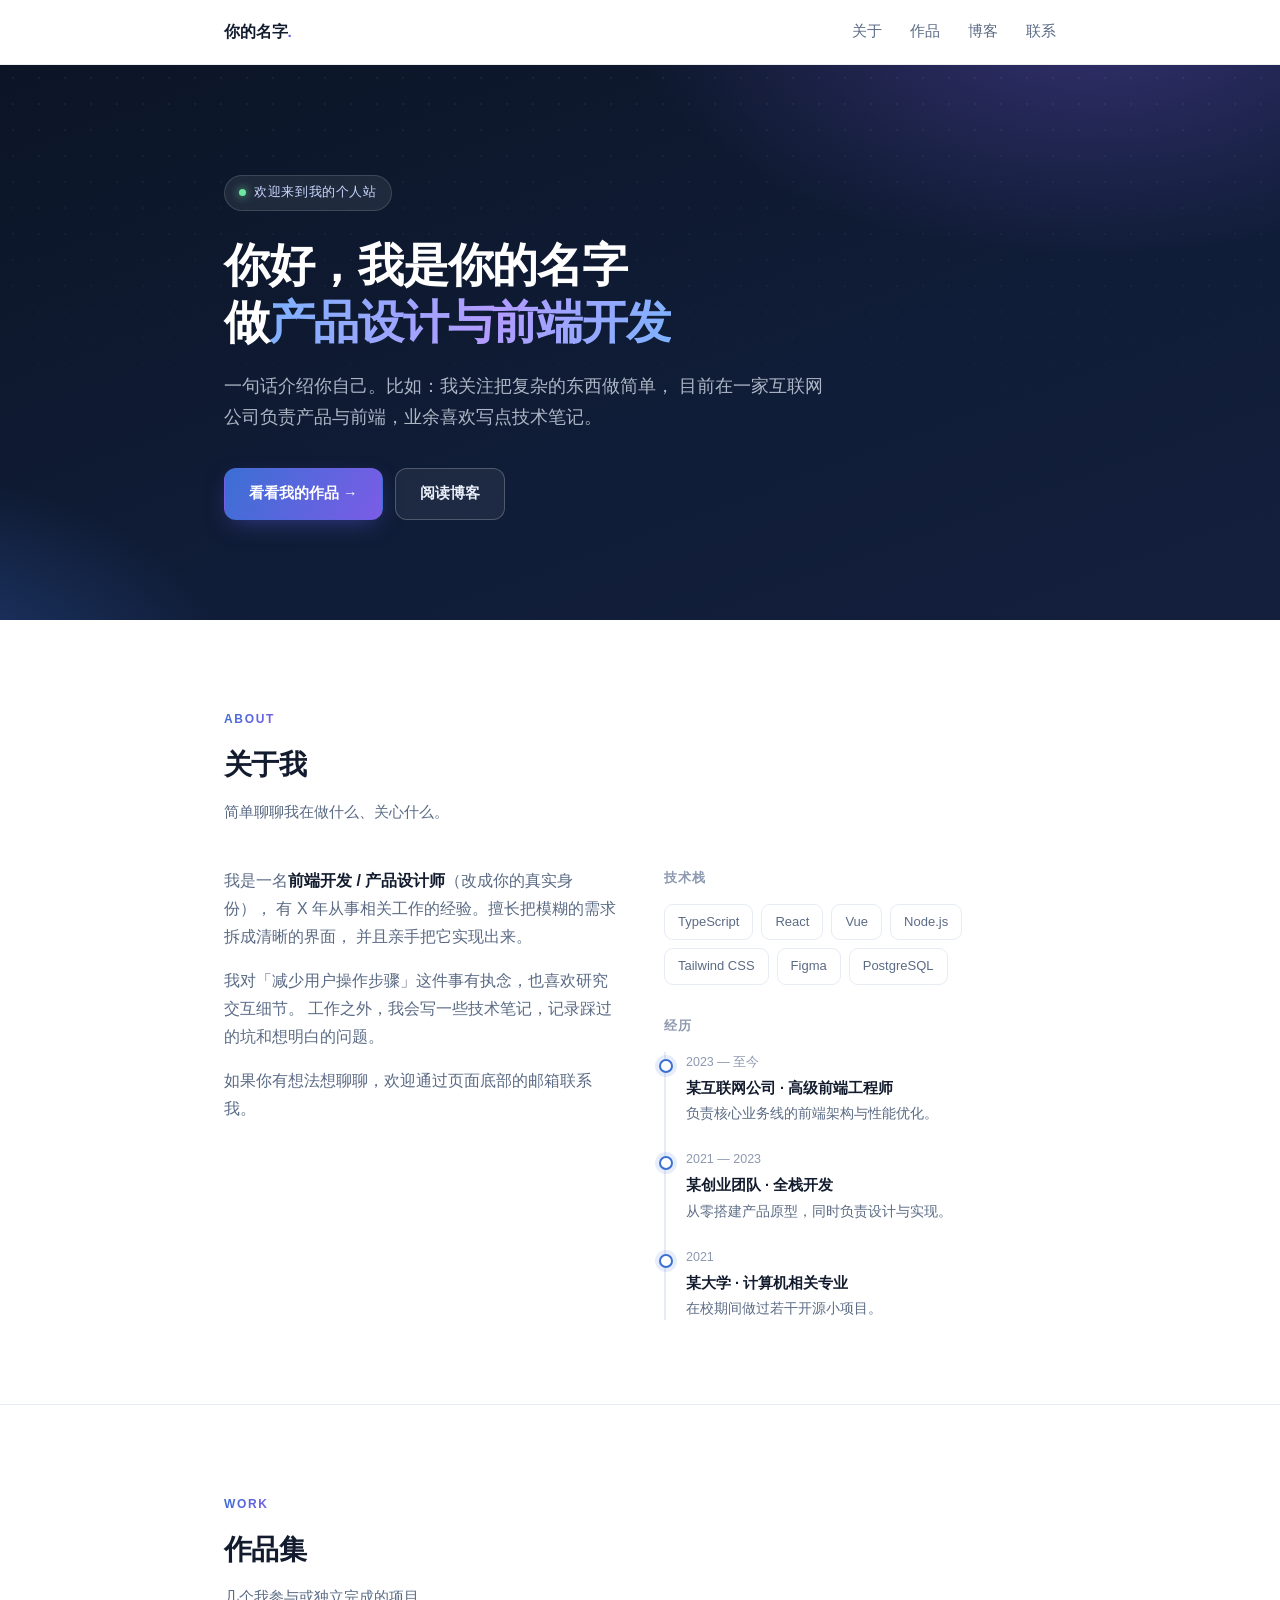
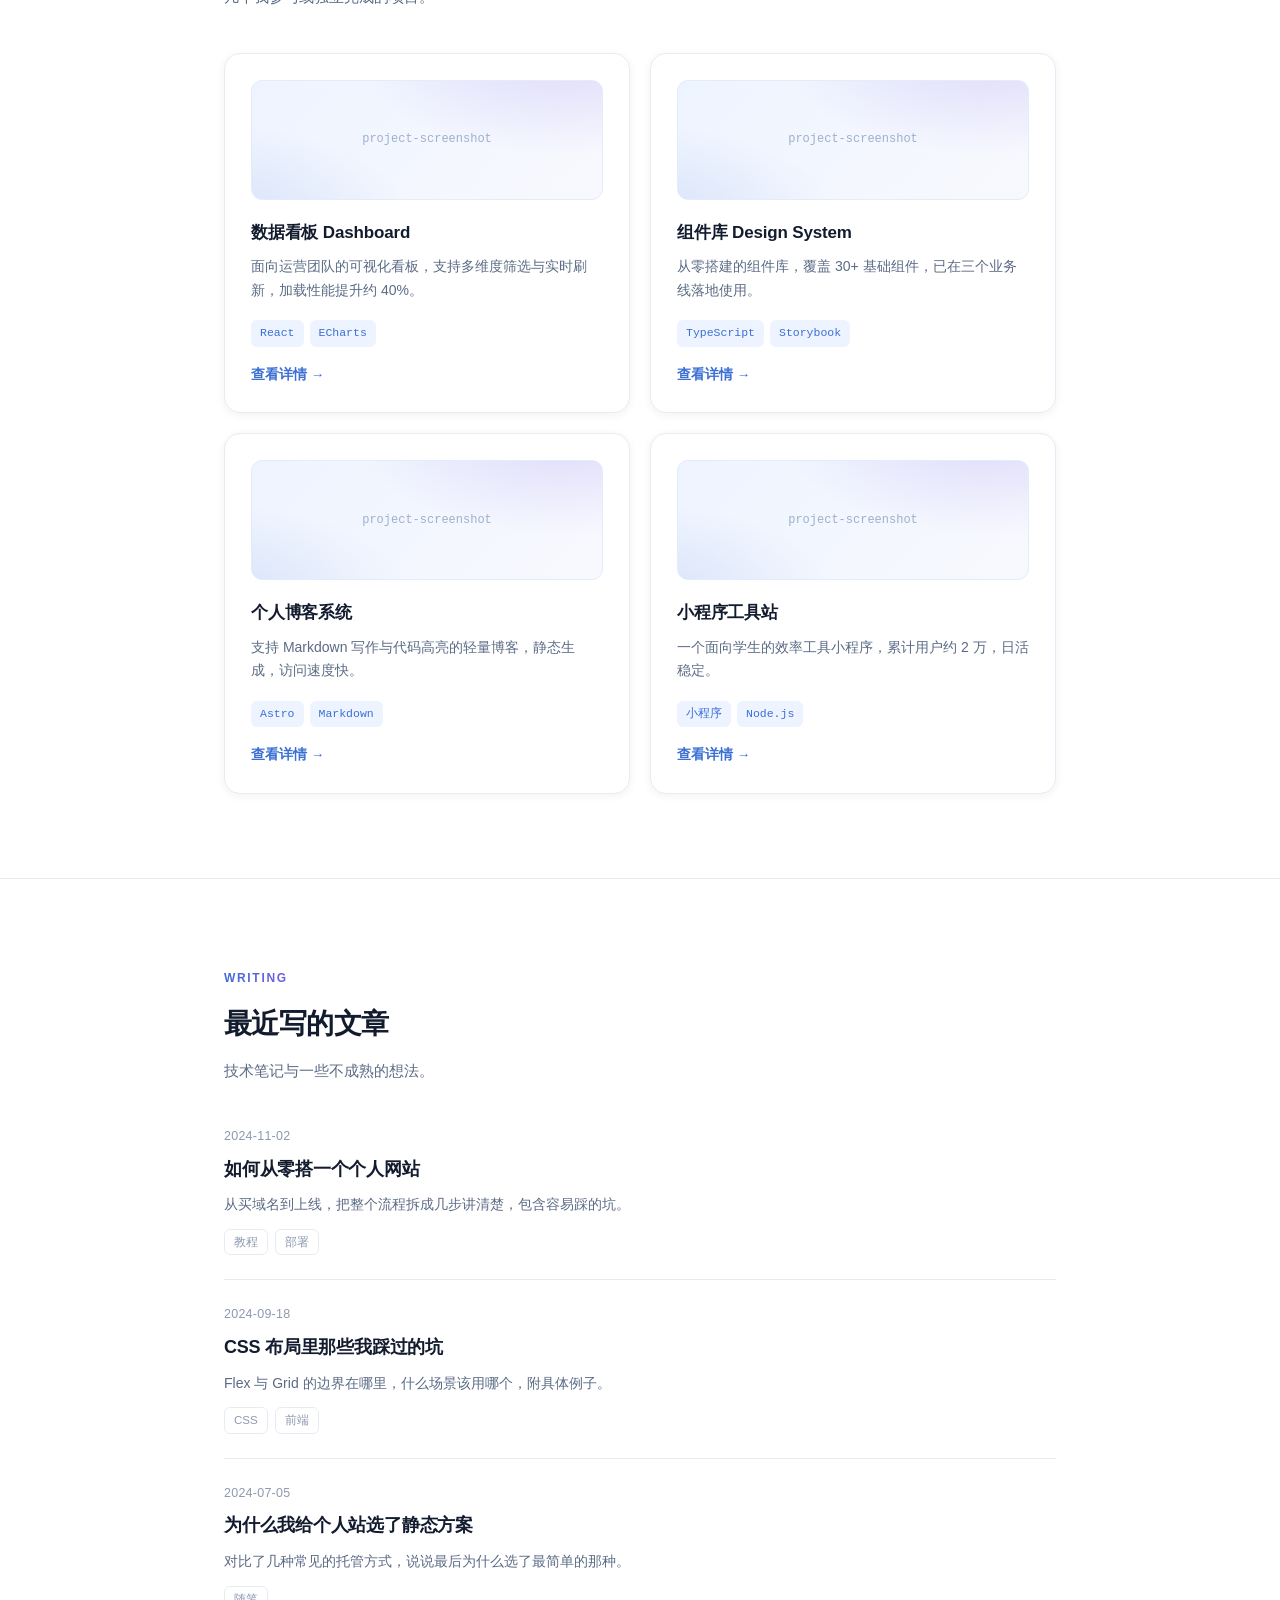
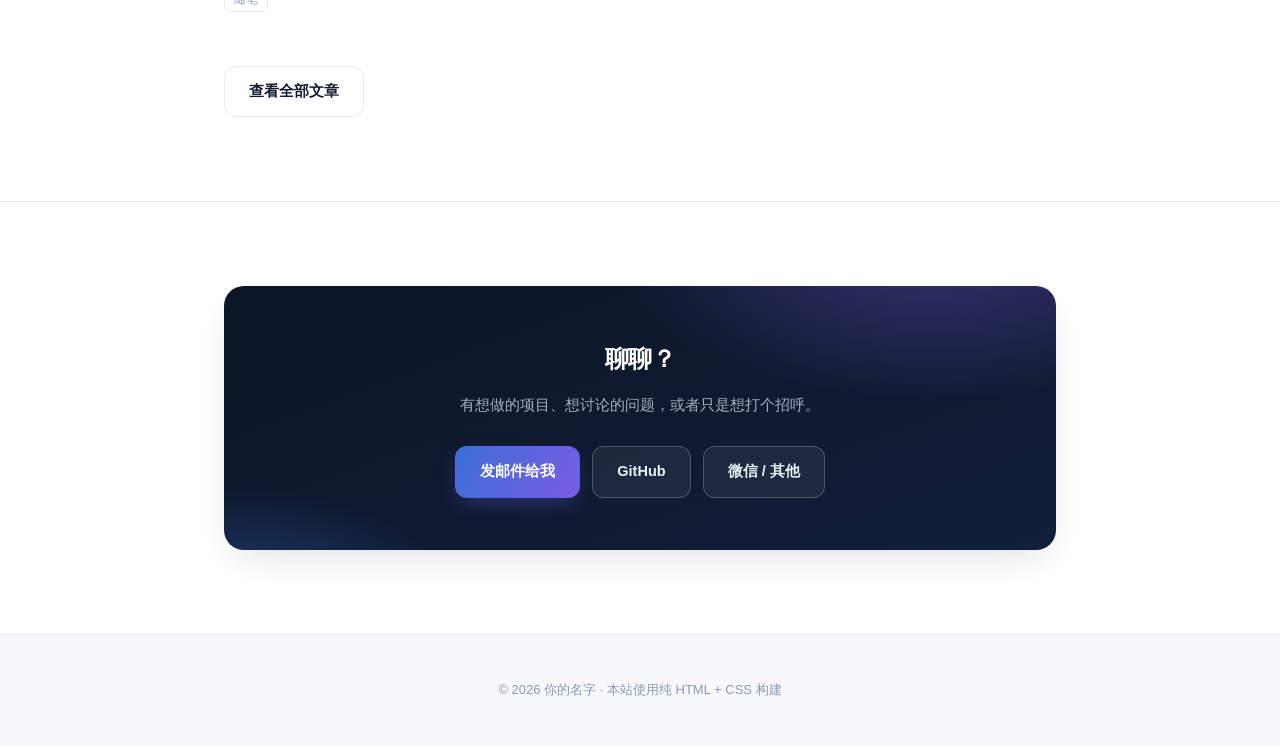
==== index.html @ 906fcbda "Add files via upload" ====
<!DOCTYPE html>
<html lang="zh-CN">
<head>
  <meta charset="UTF-8">
  <meta name="viewport" content="width=device-width, initial-scale=1.0">
  <title>你的名字 · 个人主页</title>
  <meta name="description" content="这里是你的个人介绍，一句话说清你是谁、在做什么。">
  <link rel="icon" href="data:image/svg+xml,%3Csvg xmlns='http://www.w3.org/2000/svg' viewBox='0 0 64 64'%3E%3Cdefs%3E%3ClinearGradient id='g' x1='0' y1='0' x2='1' y2='1'%3E%3Cstop offset='0' stop-color='%233b6fd4'/%3E%3Cstop offset='1' stop-color='%237b5ce6'/%3E%3C/linearGradient%3E%3C/defs%3E%3Crect width='64' height='64' rx='14' fill='url(%23g)'/%3E%3Ctext x='32' y='43' font-size='32' font-family='sans-serif' font-weight='700' fill='white' text-anchor='middle'%3EN%3C/text%3E%3C/svg%3E">
  <link rel="stylesheet" href="assets/style.css">
</head>
<body>

  <!-- ===== 导航 ===== -->
  <nav class="nav">
    <div class="nav-inner">
      <a href="index.html" class="nav-logo">你的名字<span>.</span></a>
      <div class="nav-links">
        <a href="#about">关于</a>
        <a href="#work">作品</a>
        <a href="blog.html">博客</a>
        <a href="#contact">联系</a>
      </div>
    </div>
  </nav>

  <!-- ===== 首屏 ===== -->
  <header class="hero">
    <div class="container">
      <div class="hero-eyebrow">欢迎来到我的个人站</div>
      <h1>你好，我是你的名字<br>做<em>产品设计与前端开发</em></h1>
      <p>
        一句话介绍你自己。比如：我关注把复杂的东西做简单，
        目前在一家互联网公司负责产品与前端，业余喜欢写点技术笔记。
      </p>
      <div class="btn-row">
        <a href="#work" class="btn btn-primary">看看我的作品 →</a>
        <a href="blog.html" class="btn btn-ghost">阅读博客</a>
      </div>
    </div>
  </header>

  <main>

    <!-- ===== 关于我 ===== -->
    <section class="section" id="about">
      <div class="container">
        <div class="section-head reveal">
          <div class="section-label">About</div>
          <h2>关于我</h2>
          <p>简单聊聊我在做什么、关心什么。</p>
        </div>

        <div class="about-grid">
          <div class="about-text reveal">
            <p>
              我是一名<strong>前端开发 / 产品设计师</strong>（改成你的真实身份），
              有 X 年从事相关工作的经验。擅长把模糊的需求拆成清晰的界面，
              并且亲手把它实现出来。
            </p>
            <p>
              我对「减少用户操作步骤」这件事有执念，也喜欢研究交互细节。
              工作之外，我会写一些技术笔记，记录踩过的坑和想明白的问题。
            </p>
            <p>
              如果你有想法想聊聊，欢迎通过页面底部的邮箱联系我。
            </p>
          </div>

          <div class="reveal">
            <div class="skills-title">技术栈</div>
            <div class="skill-tags">
              <span class="tag">TypeScript</span>
              <span class="tag">React</span>
              <span class="tag">Vue</span>
              <span class="tag">Node.js</span>
              <span class="tag">Tailwind CSS</span>
              <span class="tag">Figma</span>
              <span class="tag">PostgreSQL</span>
            </div>

            <div class="skills-title">经历</div>
            <ul class="timeline">
              <li>
                <div class="t-time">2023 — 至今</div>
                <div class="t-title">某互联网公司 · 高级前端工程师</div>
                <p class="t-desc">负责核心业务线的前端架构与性能优化。</p>
              </li>
              <li>
                <div class="t-time">2021 — 2023</div>
                <div class="t-title">某创业团队 · 全栈开发</div>
                <p class="t-desc">从零搭建产品原型，同时负责设计与实现。</p>
              </li>
              <li>
                <div class="t-time">2021</div>
                <div class="t-title">某大学 · 计算机相关专业</div>
                <p class="t-desc">在校期间做过若干开源小项目。</p>
              </li>
            </ul>
          </div>
        </div>
      </div>
    </section>

    <!-- ===== 作品集 ===== -->
    <section class="section" id="work">
      <div class="container">
        <div class="section-head reveal">
          <div class="section-label">Work</div>
          <h2>作品集</h2>
          <p>几个我参与或独立完成的项目。</p>
        </div>

        <div class="work-grid">

          <article class="work-card reveal">
            <div class="work-thumb">project-screenshot</div>
            <h3>数据看板 Dashboard</h3>
            <p>面向运营团队的可视化看板，支持多维度筛选与实时刷新，加载性能提升约 40%。</p>
            <div class="work-meta">
              <span>React</span>
              <span>ECharts</span>
            </div>
            <a href="#" class="work-link">查看详情 →</a>
          </article>

          <article class="work-card reveal">
            <div class="work-thumb">project-screenshot</div>
            <h3>组件库 Design System</h3>
            <p>从零搭建的组件库，覆盖 30+ 基础组件，已在三个业务线落地使用。</p>
            <div class="work-meta">
              <span>TypeScript</span>
              <span>Storybook</span>
            </div>
            <a href="#" class="work-link">查看详情 →</a>
          </article>

          <article class="work-card reveal">
            <div class="work-thumb">project-screenshot</div>
            <h3>个人博客系统</h3>
            <p>支持 Markdown 写作与代码高亮的轻量博客，静态生成，访问速度快。</p>
            <div class="work-meta">
              <span>Astro</span>
              <span>Markdown</span>
            </div>
            <a href="#" class="work-link">查看详情 →</a>
          </article>

          <article class="work-card reveal">
            <div class="work-thumb">project-screenshot</div>
            <h3>小程序工具站</h3>
            <p>一个面向学生的效率工具小程序，累计用户约 2 万，日活稳定。</p>
            <div class="work-meta">
              <span>小程序</span>
              <span>Node.js</span>
            </div>
            <a href="#" class="work-link">查看详情 →</a>
          </article>

        </div>
      </div>
    </section>

    <!-- ===== 博客入口 ===== -->
    <section class="section" id="blog-teaser">
      <div class="container">
        <div class="section-head reveal">
          <div class="section-label">Writing</div>
          <h2>最近写的文章</h2>
          <p>技术笔记与一些不成熟的想法。</p>
        </div>

        <ul class="post-list reveal">
          <li class="post-item">
            <div class="p-date">2024-11-02</div>
            <h3><a href="posts/hello-world.html">如何从零搭一个个人网站</a></h3>
            <p>从买域名到上线，把整个流程拆成几步讲清楚，包含容易踩的坑。</p>
            <div class="post-tags"><span>教程</span><span>部署</span></div>
          </li>
          <li class="post-item">
            <div class="p-date">2024-09-18</div>
            <h3><a href="posts/css-layout.html">CSS 布局里那些我踩过的坑</a></h3>
            <p>Flex 与 Grid 的边界在哪里，什么场景该用哪个，附具体例子。</p>
            <div class="post-tags"><span>CSS</span><span>前端</span></div>
          </li>
          <li class="post-item">
            <div class="p-date">2024-07-05</div>
            <h3><a href="posts/why-static-site.html">为什么我给个人站选了静态方案</a></h3>
            <p>对比了几种常见的托管方式，说说最后为什么选了最简单的那种。</p>
            <div class="post-tags"><span>随笔</span></div>
          </li>
        </ul>

        <div class="btn-row reveal" style="margin-top: 30px;">
          <a href="blog.html" class="btn btn-ghost">查看全部文章</a>
        </div>
      </div>
    </section>

    <!-- ===== 联系 ===== -->
    <section class="section" id="contact">
      <div class="container">
        <div class="contact-box reveal">
          <h2>聊聊？</h2>
          <p>有想做的项目、想讨论的问题，或者只是想打个招呼。</p>
          <div class="contact-links">
            <a href="mailto:you@example.com" class="btn btn-primary">发邮件给我</a>
            <a href="https://github.com/SuperPotato01" class="btn btn-ghost" target="_blank" rel="noopener">GitHub</a>
            <a href="#" class="btn btn-ghost">微信 / 其他</a>
          </div>
        </div>
      </div>
    </section>

  </main>

  <footer class="footer">
    <div class="container">
      <p>© 2026 你的名字 · 本站使用纯 HTML + CSS 构建</p>
    </div>
  </footer>

  <script>
    // 滚动入场动画：给 .reveal 元素进入视口时加 .visible
    (function () {
      var els = document.querySelectorAll('.reveal');
      if (!('IntersectionObserver' in window)) {
        els.forEach(function (el) { el.classList.add('visible'); });
        return;
      }
      var io = new IntersectionObserver(function (entries) {
        entries.forEach(function (e) {
          if (e.isIntersecting) {
            e.target.classList.add('visible');
            io.unobserve(e.target);
          }
        });
      }, { threshold: 0.12 });
      els.forEach(function (el) { io.observe(el); });
    })();
  </script>

</body>
</html>
---- assets/style.css ----
/* ============================================================
   style.css — 全站公共样式 v2
   设计方向：深色 Hero + 渐变点缀 + 卡片质感
   改配色只需改 :root 里的变量
   ============================================================ */

:root {
  --bg: #ffffff;
  --bg-soft: #f6f8fc;
  --text: #131c2e;
  --text-muted: #5b6b85;
  --text-dim: #8d99b0;
  --line: #e7ecf4;
  --accent: #3b6fd4;
  --accent-2: #7b5ce6;
  --accent-soft: #eef4ff;
  --accent-dark: #2c559f;
  --grad: linear-gradient(120deg, #3b6fd4 0%, #7b5ce6 100%);
  --dark: #0c1526;
  --radius: 16px;
  --maxw: 880px;
  --font: -apple-system, BlinkMacSystemFont, "Segoe UI", "PingFang SC",
    "Hiragino Sans GB", "Microsoft YaHei", sans-serif;
  --mono: "SF Mono", "JetBrains Mono", Consolas, "Courier New", monospace;
  --shadow-sm: 0 2px 10px rgba(19, 28, 46, 0.06);
  --shadow-md: 0 14px 40px -14px rgba(19, 28, 46, 0.18);
}

* {
  box-sizing: border-box;
}

html {
  scroll-behavior: smooth;
}

body {
  margin: 0;
  font-family: var(--font);
  background: var(--bg);
  color: var(--text);
  line-height: 1.75;
  font-size: 16px;
  -webkit-font-smoothing: antialiased;
}

a {
  color: var(--accent);
  text-decoration: none;
}

a:hover {
  color: var(--accent-dark);
}

img {
  max-width: 100%;
  display: block;
}

.container {
  max-width: var(--maxw);
  margin: 0 auto;
  padding: 0 24px;
}

::selection {
  background: rgba(59, 111, 212, 0.18);
}

/* ---------- 顶部导航 ---------- */
.nav {
  position: sticky;
  top: 0;
  z-index: 50;
  background: rgba(255, 255, 255, 0.78);
  backdrop-filter: saturate(180%) blur(16px);
  -webkit-backdrop-filter: saturate(180%) blur(16px);
  border-bottom: 1px solid rgba(19, 28, 46, 0.07);
}

.nav-inner {
  max-width: var(--maxw);
  margin: 0 auto;
  padding: 0 24px;
  height: 64px;
  display: flex;
  align-items: center;
  justify-content: space-between;
  gap: 20px;
}

.nav-logo {
  font-weight: 700;
  font-size: 15.5px;
  color: var(--text);
  letter-spacing: -0.01em;
}

.nav-logo span {
  background: var(--grad);
  -webkit-background-clip: text;
  background-clip: text;
  color: transparent;
}

.nav-links {
  display: flex;
  gap: 28px;
  font-size: 14.5px;
}

.nav-links a {
  color: var(--text-muted);
  transition: color 0.18s;
  position: relative;
}

.nav-links a:hover,
.nav-links a.active {
  color: var(--text);
}

.nav-links a.active::after {
  content: "";
  position: absolute;
  left: 0;
  right: 0;
  bottom: -6px;
  height: 2px;
  border-radius: 2px;
  background: var(--grad);
}

/* ---------- 首屏（深色渐变） ---------- */
.hero {
  position: relative;
  overflow: hidden;
  padding: 110px 0 100px;
  background:
    radial-gradient(700px 380px at 85% -10%, rgba(123, 92, 230, 0.35), transparent 65%),
    radial-gradient(600px 340px at -10% 110%, rgba(59, 111, 212, 0.4), transparent 60%),
    linear-gradient(160deg, #0c1526 0%, #101d38 60%, #131f3c 100%);
  color: #f2f5fb;
}

.hero::after {
  content: "";
  position: absolute;
  inset: 0;
  background-image: radial-gradient(rgba(255, 255, 255, 0.08) 1px, transparent 1px);
  background-size: 26px 26px;
  mask-image: linear-gradient(to bottom, rgba(0, 0, 0, 0.7), transparent 75%);
  -webkit-mask-image: linear-gradient(to bottom, rgba(0, 0, 0, 0.7), transparent 75%);
  pointer-events: none;
}

.hero .container {
  position: relative;
  z-index: 1;
}

.hero-eyebrow {
  display: inline-flex;
  align-items: center;
  gap: 8px;
  font-size: 12.5px;
  letter-spacing: 0.05em;
  color: #c9d8ff;
  background: rgba(255, 255, 255, 0.08);
  border: 1px solid rgba(255, 255, 255, 0.14);
  padding: 6px 14px;
  border-radius: 999px;
  margin-bottom: 26px;
  font-weight: 550;
  backdrop-filter: blur(4px);
}

.hero-eyebrow::before {
  content: "";
  width: 7px;
  height: 7px;
  border-radius: 50%;
  background: #6ee7a0;
  box-shadow: 0 0 10px rgba(110, 231, 160, 0.9);
}

.hero h1 {
  font-size: 46px;
  line-height: 1.24;
  margin: 0 0 20px;
  letter-spacing: -0.028em;
  font-weight: 750;
  color: #ffffff;
}

.hero h1 em {
  font-style: normal;
  background: linear-gradient(110deg, #7db2ff 0%, #b39bff 55%, #7db2ff 100%);
  -webkit-background-clip: text;
  background-clip: text;
  color: transparent;
}

.hero p {
  font-size: 17.5px;
  color: rgba(226, 233, 245, 0.75);
  margin: 0 0 36px;
  max-width: 600px;
}

.hero .btn-ghost {
  border-color: rgba(255, 255, 255, 0.22);
  background: rgba(255, 255, 255, 0.06);
  color: #eaf0fa;
}

.hero .btn-ghost:hover {
  border-color: rgba(255, 255, 255, 0.4);
  background: rgba(255, 255, 255, 0.12);
  color: #ffffff;
  transform: translateY(-2px);
}

/* ---------- 按钮 ---------- */
.btn-row {
  display: flex;
  gap: 12px;
  flex-wrap: wrap;
}

.btn {
  display: inline-flex;
  align-items: center;
  gap: 7px;
  padding: 12px 24px;
  border-radius: 12px;
  font-size: 14.5px;
  font-weight: 600;
  transition: all 0.2s;
  border: 1px solid transparent;
}

.btn-primary {
  background: var(--grad);
  color: #fff;
  box-shadow: 0 8px 24px -8px rgba(90, 90, 220, 0.55);
}

.btn-primary:hover {
  color: #fff;
  transform: translateY(-2px);
  box-shadow: 0 12px 30px -8px rgba(90, 90, 220, 0.65);
}

.btn-ghost {
  border-color: var(--line);
  color: var(--text);
  background: #fff;
}

.btn-ghost:hover {
  border-color: #cdd9ec;
  color: var(--text);
  background: var(--bg-soft);
  transform: translateY(-2px);
}

/* ---------- 区块 ---------- */
.section {
  padding: 84px 0;
  border-bottom: 1px solid var(--line);
}

.section:last-of-type {
  border-bottom: none;
}

.section-head {
  margin-bottom: 42px;
}

.section-label {
  font-size: 12px;
  letter-spacing: 0.14em;
  text-transform: uppercase;
  font-weight: 700;
  margin-bottom: 10px;
  background: var(--grad);
  -webkit-background-clip: text;
  background-clip: text;
  color: transparent;
  display: inline-block;
}

.section-head h2 {
  font-size: 28px;
  margin: 0 0 10px;
  letter-spacing: -0.022em;
  font-weight: 700;
}

.section-head p {
  margin: 0;
  color: var(--text-muted);
  font-size: 15px;
}

/* ---------- 关于我 ---------- */
.about-grid {
  display: grid;
  grid-template-columns: 1fr 1fr;
  gap: 48px;
}

.about-text p {
  margin: 0 0 16px;
  color: var(--text-muted);
}

.about-text strong {
  color: var(--text);
}

.skills-title {
  font-size: 13px;
  font-weight: 650;
  color: var(--text-dim);
  text-transform: uppercase;
  letter-spacing: 0.08em;
  margin: 0 0 14px;
}

.skill-tags {
  display: flex;
  flex-wrap: wrap;
  gap: 8px;
  margin-bottom: 30px;
}

.tag {
  font-size: 13px;
  padding: 6px 13px;
  border-radius: 9px;
  background: #fff;
  border: 1px solid var(--line);
  color: var(--text-muted);
  transition: all 0.18s;
}

.tag:hover {
  border-color: rgba(59, 111, 212, 0.45);
  color: var(--accent);
  background: var(--accent-soft);
  transform: translateY(-1px);
}

/* 时间线 */
.timeline {
  list-style: none;
  margin: 0;
  padding: 0 0 0 20px;
  border-left: 2px solid var(--line);
}

.timeline li {
  position: relative;
  padding-bottom: 24px;
}

.timeline li:last-child {
  padding-bottom: 0;
}

.timeline li::before {
  content: "";
  position: absolute;
  left: -27px;
  top: 7px;
  width: 10px;
  height: 10px;
  border-radius: 50%;
  background: #fff;
  border: 2.5px solid var(--accent);
  box-shadow: 0 0 0 4px rgba(59, 111, 212, 0.12);
}

.timeline .t-time {
  font-size: 12.5px;
  color: var(--text-dim);
  font-variant-numeric: tabular-nums;
}

.timeline .t-title {
  font-size: 14.5px;
  font-weight: 650;
  margin: 2px 0 2px;
}

.timeline .t-desc {
  font-size: 13.5px;
  color: var(--text-muted);
  margin: 0;
  line-height: 1.65;
}

/* ---------- 作品卡片 ---------- */
.work-grid {
  display: grid;
  grid-template-columns: repeat(2, 1fr);
  gap: 20px;
}

.work-card {
  border: 1px solid var(--line);
  border-radius: var(--radius);
  padding: 26px;
  background: #fff;
  transition: all 0.25s;
  display: flex;
  flex-direction: column;
  box-shadow: var(--shadow-sm);
}

.work-card:hover {
  border-color: transparent;
  box-shadow: var(--shadow-md);
  transform: translateY(-4px);
  outline: 1.5px solid rgba(59, 111, 212, 0.35);
  outline-offset: -1.5px;
}

.work-thumb {
  height: 120px;
  border-radius: 11px;
  background:
    radial-gradient(300px 140px at 90% -20%, rgba(123, 92, 230, 0.18), transparent 70%),
    radial-gradient(280px 140px at -10% 120%, rgba(59, 111, 212, 0.15), transparent 70%),
    linear-gradient(135deg, #eef4ff 0%, #f8f9fe 100%);
  border: 1px solid #e4ecf9;
  margin-bottom: 18px;
  display: flex;
  align-items: center;
  justify-content: center;
  font-family: var(--mono);
  font-size: 12px;
  color: #9fb0cc;
  overflow: hidden;
}

.work-card h3 {
  font-size: 17px;
  margin: 0 0 8px;
  letter-spacing: -0.01em;
}

.work-card p {
  font-size: 14px;
  color: var(--text-muted);
  margin: 0 0 18px;
  flex: 1;
  line-height: 1.68;
}

.work-meta {
  display: flex;
  flex-wrap: wrap;
  gap: 6px;
  margin-bottom: 16px;
}

.work-meta span {
  font-size: 11.5px;
  font-family: var(--mono);
  color: var(--accent);
  background: var(--accent-soft);
  padding: 3px 9px;
  border-radius: 6px;
}

.work-link {
  font-size: 13.5px;
  font-weight: 600;
  color: var(--accent);
}

.work-card:hover .work-link {
  color: var(--accent-dark);
}

/* ---------- 文章列表 ---------- */
.post-list {
  list-style: none;
  margin: 0;
  padding: 0;
}

.post-item {
  padding: 24px 0;
  border-bottom: 1px solid var(--line);
}

.post-item:first-child {
  padding-top: 0;
}

.post-item:last-child {
  border-bottom: none;
}

.post-item .p-date {
  font-size: 12.5px;
  color: var(--text-dim);
  font-variant-numeric: tabular-nums;
  letter-spacing: 0.02em;
}

.post-item h3 {
  font-size: 18px;
  margin: 6px 0 8px;
  letter-spacing: -0.012em;
  font-weight: 680;
}

.post-item h3 a {
  color: var(--text);
  transition: color 0.18s;
}

.post-item h3 a:hover {
  color: var(--accent);
}

.post-item p {
  margin: 0;
  font-size: 14px;
  color: var(--text-muted);
  line-height: 1.7;
}

.post-tags {
  display: flex;
  gap: 7px;
  margin-top: 12px;
}

.post-tags span {
  font-size: 11.5px;
  color: var(--text-dim);
  border: 1px solid var(--line);
  padding: 2px 9px;
  border-radius: 6px;
  background: #fff;
}

/* ---------- 文章详情页 ---------- */
.post-header {
  padding: 76px 0 42px;
  border-bottom: 1px solid var(--line);
  background:
    radial-gradient(500px 200px at 90% -30%, rgba(123, 92, 230, 0.08), transparent 70%),
    radial-gradient(420px 200px at 0% 130%, rgba(59, 111, 212, 0.07), transparent 70%),
    var(--bg-soft);
}

.post-header h1 {
  font-size: 36px;
  line-height: 1.3;
  margin: 14px 0 18px;
  letter-spacing: -0.025em;
}

.post-header .p-meta {
  font-size: 13.5px;
  color: var(--text-dim);
}

.post-body {
  padding: 52px 0 76px;
  font-size: 16.5px;
  line-height: 1.88;
}

.post-body h2 {
  font-size: 24px;
  margin: 48px 0 18px;
  letter-spacing: -0.02em;
}

.post-body h3 {
  font-size: 19px;
  margin: 34px 0 14px;
}

.post-body p {
  margin: 0 0 20px;
}

.post-body ul,
.post-body ol {
  margin: 0 0 20px;
  padding-left: 24px;
}

.post-body li {
  margin-bottom: 8px;
}

.post-body blockquote {
  margin: 26px 0;
  padding: 6px 0 6px 22px;
  border-left: 3px solid;
  border-image: var(--grad) 1;
  color: var(--text-muted);
  font-size: 15.5px;
  background: linear-gradient(90deg, rgba(59, 111, 212, 0.05), transparent 60%);
}

.post-body code {
  font-family: var(--mono);
  font-size: 0.89em;
  background: var(--bg-soft);
  border: 1px solid var(--line);
  padding: 1.5px 6px;
  border-radius: 5px;
  color: #b4326b;
}

.post-body pre {
  background: #131c2e;
  color: #e6ecf5;
  padding: 22px 24px;
  border-radius: 13px;
  overflow-x: auto;
  margin: 26px 0;
  line-height: 1.68;
  box-shadow: var(--shadow-sm);
}

.post-body pre code {
  background: none;
  border: none;
  padding: 0;
  color: inherit;
  font-size: 13.5px;
}

.post-body hr {
  border: none;
  border-top: 1px solid var(--line);
  margin: 44px 0;
}

.back-link {
  display: inline-flex;
  align-items: center;
  gap: 6px;
  font-size: 14px;
  color: var(--text-muted);
  margin-bottom: 8px;
}

/* ---------- 联系（深色面板） ---------- */
.contact-box {
  position: relative;
  overflow: hidden;
  border-radius: 20px;
  padding: 52px 36px;
  text-align: center;
  color: #eef2fa;
  background:
    radial-gradient(500px 260px at 85% -20%, rgba(123, 92, 230, 0.4), transparent 65%),
    radial-gradient(420px 240px at 0% 130%, rgba(59, 111, 212, 0.45), transparent 60%),
    linear-gradient(160deg, #0c1526 0%, #121f3a 100%);
  box-shadow: var(--shadow-md);
}

.contact-box h2 {
  font-size: 24px;
  margin: 0 0 12px;
  letter-spacing: -0.02em;
  color: #fff;
}

.contact-box p {
  color: rgba(226, 233, 245, 0.72);
  margin: 0 0 28px;
  font-size: 15px;
}

.contact-links {
  display: flex;
  justify-content: center;
  gap: 12px;
  flex-wrap: wrap;
  position: relative;
  z-index: 1;
}

.contact-box .btn-ghost {
  border-color: rgba(255, 255, 255, 0.22);
  background: rgba(255, 255, 255, 0.06);
  color: #eaf0fa;
}

.contact-box .btn-ghost:hover {
  border-color: rgba(255, 255, 255, 0.4);
  background: rgba(255, 255, 255, 0.12);
  color: #fff;
}

/* ---------- 页脚 ---------- */
.footer {
  padding: 44px 0;
  border-top: 1px solid var(--line);
  text-align: center;
  font-size: 13px;
  color: var(--text-dim);
  background: var(--bg-soft);
}

.footer p {
  margin: 0;
}

.footer a {
  color: var(--text-muted);
}

/* ---------- 入场动画 ---------- */
.reveal {
  opacity: 0;
  transform: translateY(18px);
  transition: opacity 0.7s ease, transform 0.7s ease;
}

.reveal.visible {
  opacity: 1;
  transform: none;
}

@media (prefers-reduced-motion: reduce) {
  .reveal {
    opacity: 1;
    transform: none;
    transition: none;
  }

  html {
    scroll-behavior: auto;
  }
}

/* ---------- 响应式 ---------- */
@media (max-width: 720px) {
  .hero {
    padding: 72px 0 64px;
  }

  .hero h1 {
    font-size: 32px;
  }

  .hero p {
    font-size: 16px;
  }

  .section {
    padding: 60px 0;
  }

  .about-grid {
    grid-template-columns: 1fr;
    gap: 36px;
  }

  .work-grid {
    grid-template-columns: 1fr;
  }

  .nav-links {
    gap: 16px;
    font-size: 13.5px;
  }

  .post-header h1 {
    font-size: 27px;
  }

  .post-header {
    padding: 50px 0 32px;
  }

  .post-body {
    font-size: 16px;
  }

  .contact-box {
    padding: 38px 22px;
  }
}

@media (max-width: 420px) {
  .nav-logo {
    font-size: 14px;
  }

  .nav-links {
    gap: 12px;
    font-size: 12.5px;
  }
}
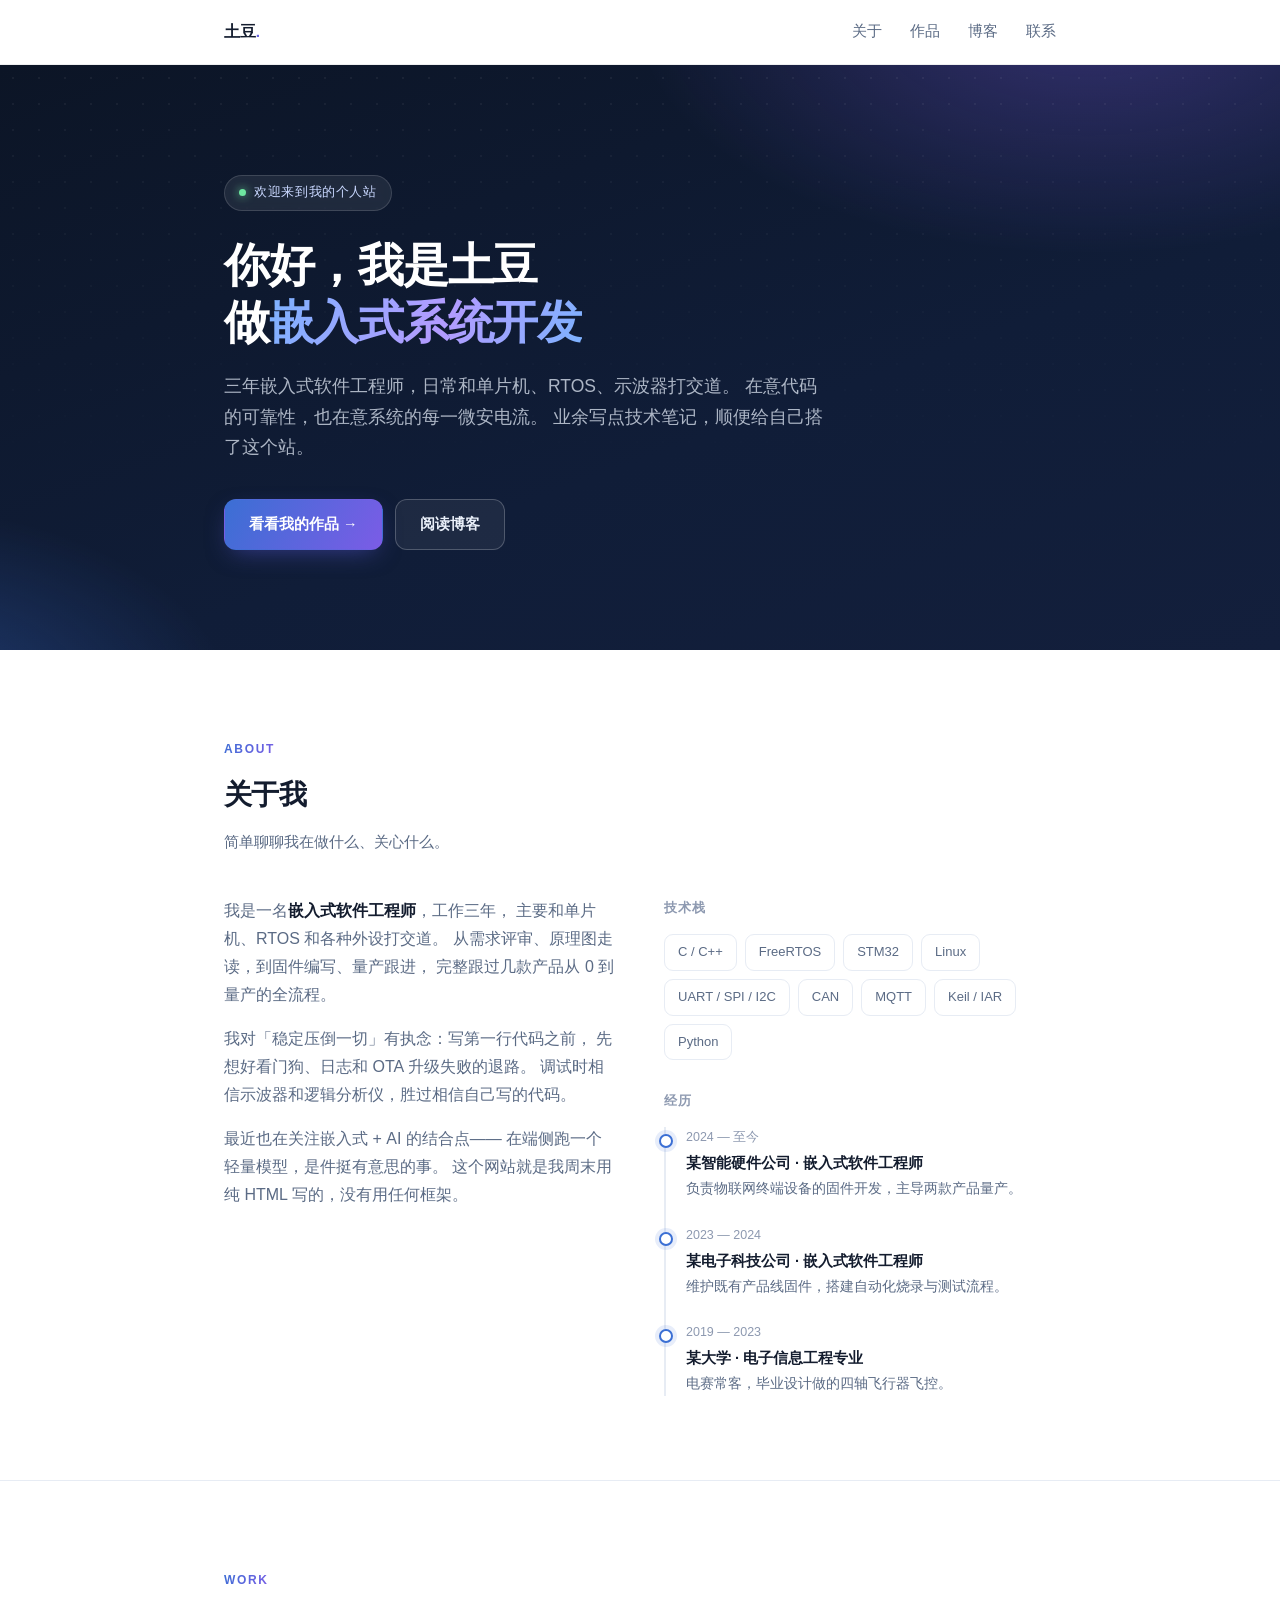
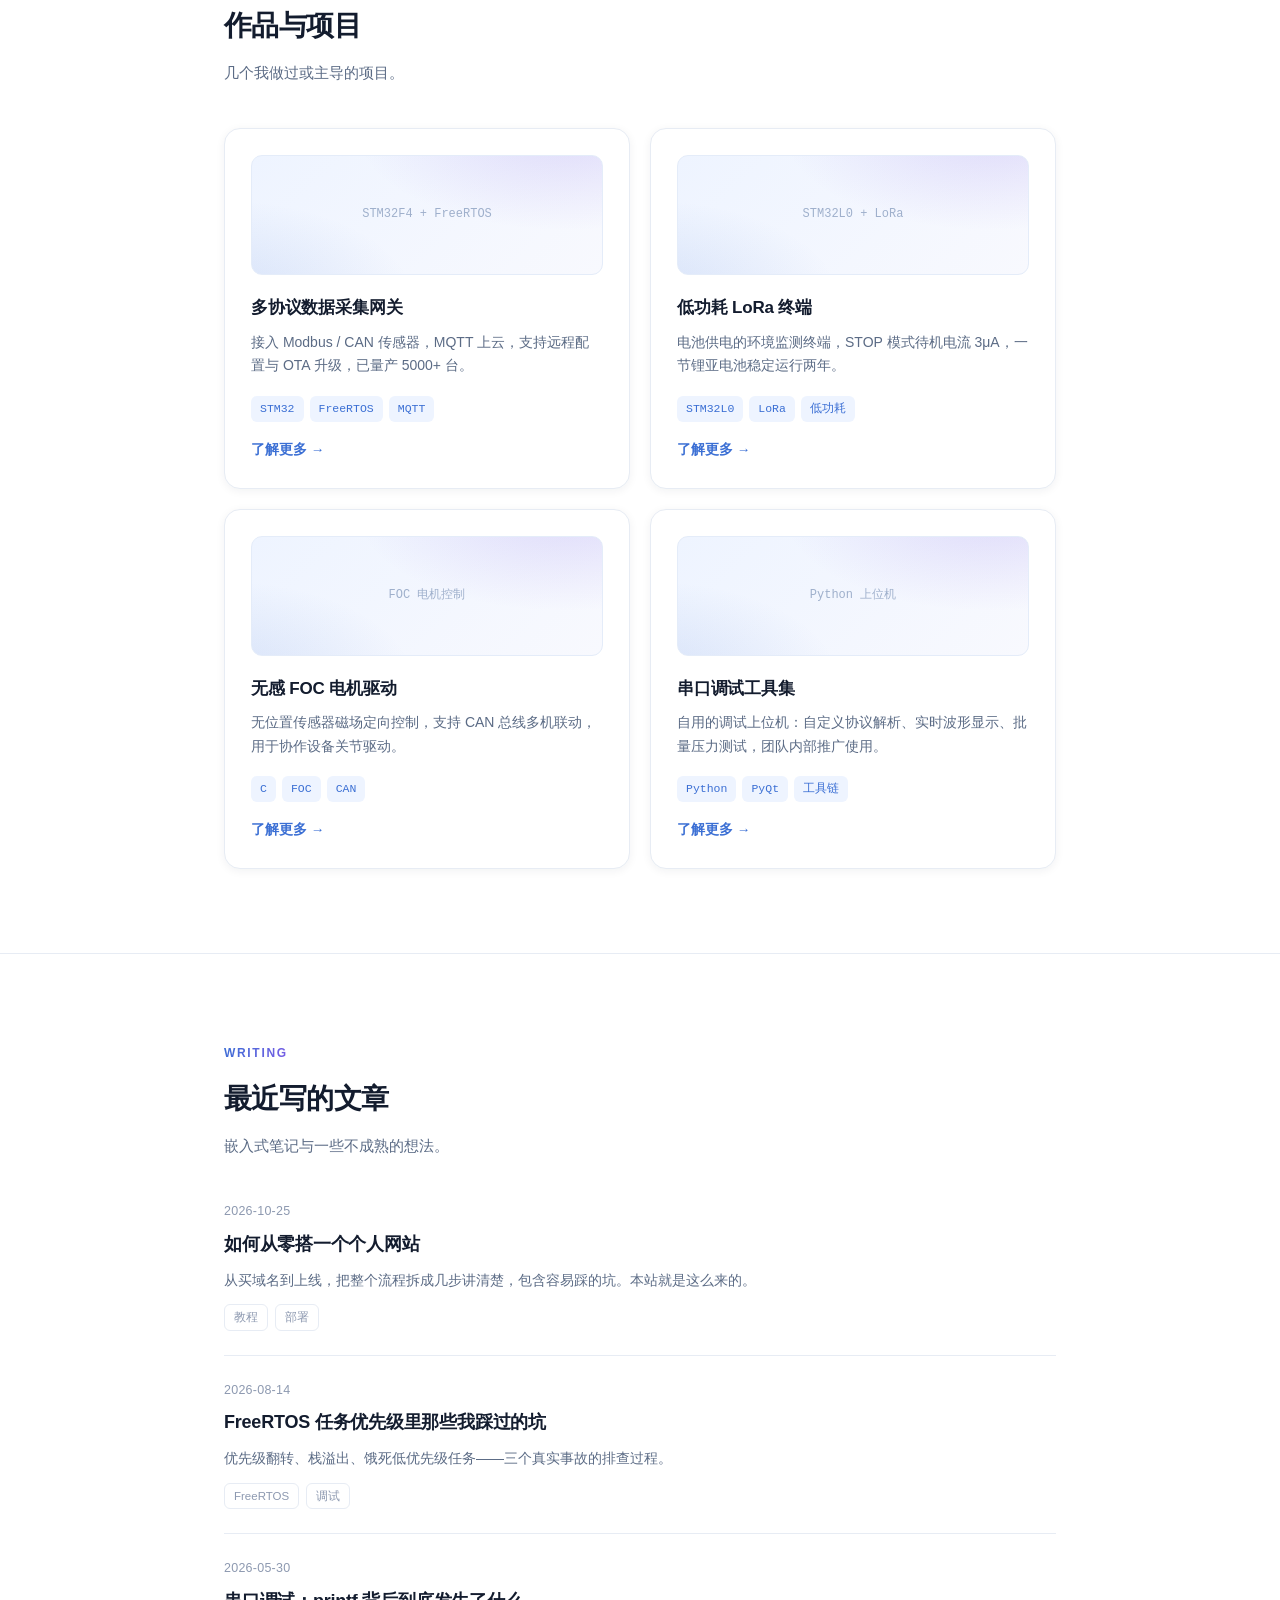
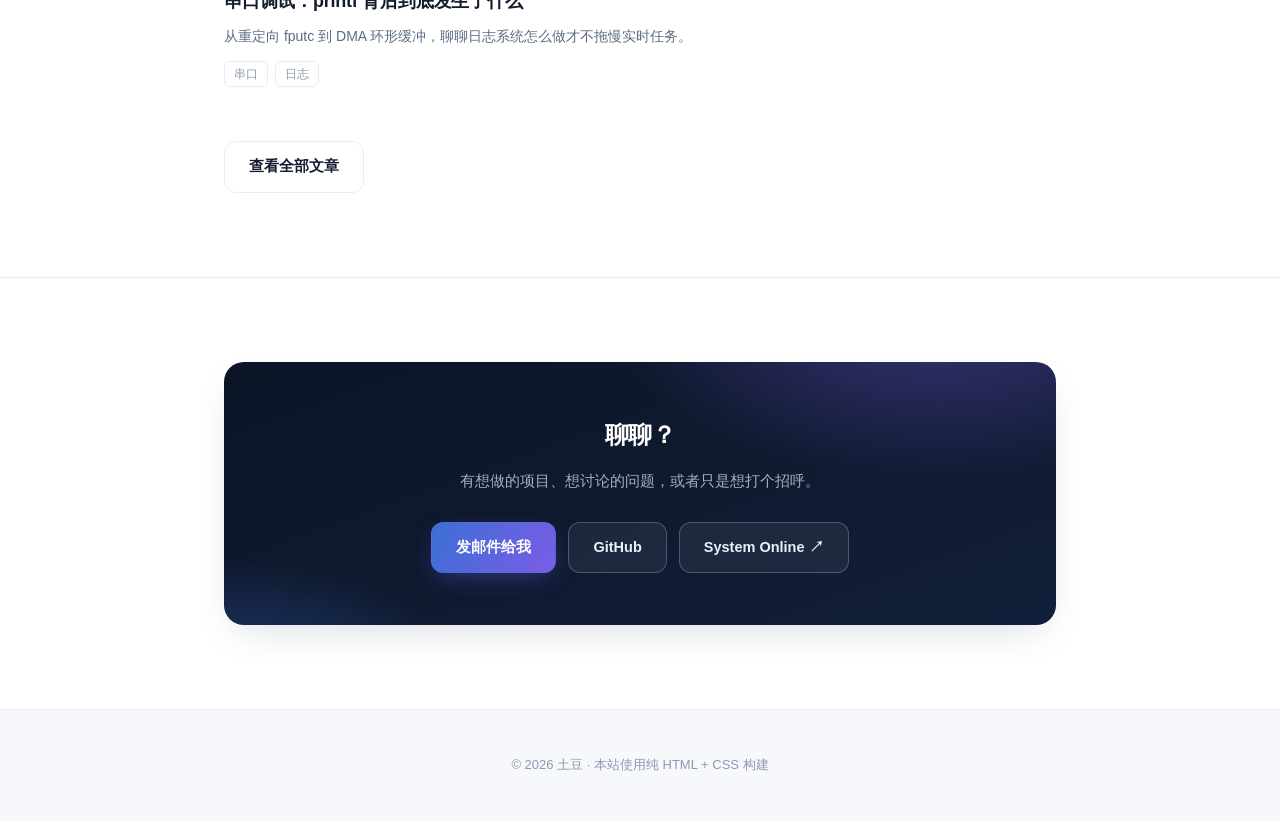
==== commit 457fb948: "更新为嵌入式工程师个人主页内容，替换博客文章" ====
--- a/index.html
+++ b/index.html
@@ -3,9 +3,9 @@
 <head>
   <meta charset="UTF-8">
   <meta name="viewport" content="width=device-width, initial-scale=1.0">
-  <title>你的名字 · 个人主页</title>
-  <meta name="description" content="这里是你的个人介绍，一句话说清你是谁、在做什么。">
-  <link rel="icon" href="data:image/svg+xml,%3Csvg xmlns='http://www.w3.org/2000/svg' viewBox='0 0 64 64'%3E%3Cdefs%3E%3ClinearGradient id='g' x1='0' y1='0' x2='1' y2='1'%3E%3Cstop offset='0' stop-color='%233b6fd4'/%3E%3Cstop offset='1' stop-color='%237b5ce6'/%3E%3C/linearGradient%3E%3C/defs%3E%3Crect width='64' height='64' rx='14' fill='url(%23g)'/%3E%3Ctext x='32' y='43' font-size='32' font-family='sans-serif' font-weight='700' fill='white' text-anchor='middle'%3EN%3C/text%3E%3C/svg%3E">
+  <title>土豆 · 嵌入式工程师</title>
+  <meta name="description" content="土豆，3 年嵌入式软件工程师。和单片机、RTOS、总线协议打交道，关注代码可靠性与系统每一微安电流。">
+  <link rel="icon" href="data:image/svg+xml,%3Csvg xmlns='http://www.w3.org/2000/svg' viewBox='0 0 64 64'%3E%3Cdefs%3E%3ClinearGradient id='g' x1='0' y1='0' x2='1' y2='1'%3E%3Cstop offset='0' stop-color='%233b6fd4'/%3E%3Cstop offset='1' stop-color='%237b5ce6'/%3E%3C/linearGradient%3E%3C/defs%3E%3Crect width='64' height='64' rx='14' fill='url(%23g)'/%3E%3Ctext x='32' y='43' font-size='28' font-family='sans-serif' font-weight='700' fill='white' text-anchor='middle'%3E%E5%9C%9F%3C/text%3E%3C/svg%3E">
   <link rel="stylesheet" href="assets/style.css">
 </head>
 <body>
@@ -13,7 +13,7 @@
   <!-- ===== 导航 ===== -->
   <nav class="nav">
     <div class="nav-inner">
-      <a href="index.html" class="nav-logo">你的名字<span>.</span></a>
+      <a href="index.html" class="nav-logo">土豆<span>.</span></a>
       <div class="nav-links">
         <a href="#about">关于</a>
         <a href="#work">作品</a>
@@ -27,10 +27,11 @@
   <header class="hero">
     <div class="container">
       <div class="hero-eyebrow">欢迎来到我的个人站</div>
-      <h1>你好，我是你的名字<br>做<em>产品设计与前端开发</em></h1>
+      <h1>你好，我是土豆<br>做<em>嵌入式系统开发</em></h1>
       <p>
-        一句话介绍你自己。比如：我关注把复杂的东西做简单，
-        目前在一家互联网公司负责产品与前端，业余喜欢写点技术笔记。
+        三年嵌入式软件工程师，日常和单片机、RTOS、示波器打交道。
+        在意代码的可靠性，也在意系统的每一微安电流。
+        业余写点技术笔记，顺便给自己搭了这个站。
       </p>
       <div class="btn-row">
         <a href="#work" class="btn btn-primary">看看我的作品 →</a>
@@ -53,47 +54,53 @@
         <div class="about-grid">
           <div class="about-text reveal">
             <p>
-              我是一名<strong>前端开发 / 产品设计师</strong>（改成你的真实身份），
-              有 X 年从事相关工作的经验。擅长把模糊的需求拆成清晰的界面，
-              并且亲手把它实现出来。
+              我是一名<strong>嵌入式软件工程师</strong>，工作三年，
+              主要和单片机、RTOS 和各种外设打交道。
+              从需求评审、原理图走读，到固件编写、量产跟进，
+              完整跟过几款产品从 0 到量产的全流程。
             </p>
             <p>
-              我对「减少用户操作步骤」这件事有执念，也喜欢研究交互细节。
-              工作之外，我会写一些技术笔记，记录踩过的坑和想明白的问题。
+              我对「稳定压倒一切」有执念：写第一行代码之前，
+              先想好看门狗、日志和 OTA 升级失败的退路。
+              调试时相信示波器和逻辑分析仪，胜过相信自己写的代码。
             </p>
             <p>
-              如果你有想法想聊聊，欢迎通过页面底部的邮箱联系我。
+              最近也在关注嵌入式 + AI 的结合点——
+              在端侧跑一个轻量模型，是件挺有意思的事。
+              这个网站就是我周末用纯 HTML 写的，没有用任何框架。
             </p>
           </div>
 
           <div class="reveal">
             <div class="skills-title">技术栈</div>
             <div class="skill-tags">
-              <span class="tag">TypeScript</span>
-              <span class="tag">React</span>
-              <span class="tag">Vue</span>
-              <span class="tag">Node.js</span>
-              <span class="tag">Tailwind CSS</span>
-              <span class="tag">Figma</span>
-              <span class="tag">PostgreSQL</span>
+              <span class="tag">C / C++</span>
+              <span class="tag">FreeRTOS</span>
+              <span class="tag">STM32</span>
+              <span class="tag">Linux</span>
+              <span class="tag">UART / SPI / I2C</span>
+              <span class="tag">CAN</span>
+              <span class="tag">MQTT</span>
+              <span class="tag">Keil / IAR</span>
+              <span class="tag">Python</span>
             </div>
 
             <div class="skills-title">经历</div>
             <ul class="timeline">
               <li>
-                <div class="t-time">2023 — 至今</div>
-                <div class="t-title">某互联网公司 · 高级前端工程师</div>
-                <p class="t-desc">负责核心业务线的前端架构与性能优化。</p>
+                <div class="t-time">2024 — 至今</div>
+                <div class="t-title">某智能硬件公司 · 嵌入式软件工程师</div>
+                <p class="t-desc">负责物联网终端设备的固件开发，主导两款产品量产。</p>
               </li>
               <li>
-                <div class="t-time">2021 — 2023</div>
-                <div class="t-title">某创业团队 · 全栈开发</div>
-                <p class="t-desc">从零搭建产品原型，同时负责设计与实现。</p>
+                <div class="t-time">2023 — 2024</div>
+                <div class="t-title">某电子科技公司 · 嵌入式软件工程师</div>
+                <p class="t-desc">维护既有产品线固件，搭建自动化烧录与测试流程。</p>
               </li>
               <li>
-                <div class="t-time">2021</div>
-                <div class="t-title">某大学 · 计算机相关专业</div>
-                <p class="t-desc">在校期间做过若干开源小项目。</p>
+                <div class="t-time">2019 — 2023</div>
+                <div class="t-title">某大学 · 电子信息工程专业</div>
+                <p class="t-desc">电赛常客，毕业设计做的四轴飞行器飞控。</p>
               </li>
             </ul>
           </div>
@@ -106,54 +113,58 @@
       <div class="container">
         <div class="section-head reveal">
           <div class="section-label">Work</div>
-          <h2>作品集</h2>
-          <p>几个我参与或独立完成的项目。</p>
+          <h2>作品与项目</h2>
+          <p>几个我做过或主导的项目。</p>
         </div>
 
         <div class="work-grid">
 
           <article class="work-card reveal">
-            <div class="work-thumb">project-screenshot</div>
-            <h3>数据看板 Dashboard</h3>
-            <p>面向运营团队的可视化看板，支持多维度筛选与实时刷新，加载性能提升约 40%。</p>
-            <div class="work-meta">
-              <span>React</span>
-              <span>ECharts</span>
-            </div>
-            <a href="#" class="work-link">查看详情 →</a>
-          </article>
-
-          <article class="work-card reveal">
-            <div class="work-thumb">project-screenshot</div>
-            <h3>组件库 Design System</h3>
-            <p>从零搭建的组件库，覆盖 30+ 基础组件，已在三个业务线落地使用。</p>
-            <div class="work-meta">
-              <span>TypeScript</span>
-              <span>Storybook</span>
-            </div>
-            <a href="#" class="work-link">查看详情 →</a>
-          </article>
-
-          <article class="work-card reveal">
-            <div class="work-thumb">project-screenshot</div>
-            <h3>个人博客系统</h3>
-            <p>支持 Markdown 写作与代码高亮的轻量博客，静态生成，访问速度快。</p>
-            <div class="work-meta">
-              <span>Astro</span>
-              <span>Markdown</span>
-            </div>
-            <a href="#" class="work-link">查看详情 →</a>
-          </article>
-
-          <article class="work-card reveal">
-            <div class="work-thumb">project-screenshot</div>
-            <h3>小程序工具站</h3>
-            <p>一个面向学生的效率工具小程序，累计用户约 2 万，日活稳定。</p>
-            <div class="work-meta">
-              <span>小程序</span>
-              <span>Node.js</span>
-            </div>
-            <a href="#" class="work-link">查看详情 →</a>
+            <div class="work-thumb">STM32F4 + FreeRTOS</div>
+            <h3>多协议数据采集网关</h3>
+            <p>接入 Modbus / CAN 传感器，MQTT 上云，支持远程配置与 OTA 升级，已量产 5000+ 台。</p>
+            <div class="work-meta">
+              <span>STM32</span>
+              <span>FreeRTOS</span>
+              <span>MQTT</span>
+            </div>
+            <a href="#" class="work-link">了解更多 →</a>
+          </article>
+
+          <article class="work-card reveal">
+            <div class="work-thumb">STM32L0 + LoRa</div>
+            <h3>低功耗 LoRa 终端</h3>
+            <p>电池供电的环境监测终端，STOP 模式待机电流 3μA，一节锂亚电池稳定运行两年。</p>
+            <div class="work-meta">
+              <span>STM32L0</span>
+              <span>LoRa</span>
+              <span>低功耗</span>
+            </div>
+            <a href="#" class="work-link">了解更多 →</a>
+          </article>
+
+          <article class="work-card reveal">
+            <div class="work-thumb">FOC 电机控制</div>
+            <h3>无感 FOC 电机驱动</h3>
+            <p>无位置传感器磁场定向控制，支持 CAN 总线多机联动，用于协作设备关节驱动。</p>
+            <div class="work-meta">
+              <span>C</span>
+              <span>FOC</span>
+              <span>CAN</span>
+            </div>
+            <a href="#" class="work-link">了解更多 →</a>
+          </article>
+
+          <article class="work-card reveal">
+            <div class="work-thumb">Python 上位机</div>
+            <h3>串口调试工具集</h3>
+            <p>自用的调试上位机：自定义协议解析、实时波形显示、批量压力测试，团队内部推广使用。</p>
+            <div class="work-meta">
+              <span>Python</span>
+              <span>PyQt</span>
+              <span>工具链</span>
+            </div>
+            <a href="#" class="work-link">了解更多 →</a>
           </article>
 
         </div>
@@ -166,27 +177,27 @@
         <div class="section-head reveal">
           <div class="section-label">Writing</div>
           <h2>最近写的文章</h2>
-          <p>技术笔记与一些不成熟的想法。</p>
+          <p>嵌入式笔记与一些不成熟的想法。</p>
         </div>
 
         <ul class="post-list reveal">
           <li class="post-item">
-            <div class="p-date">2024-11-02</div>
+            <div class="p-date">2026-10-25</div>
             <h3><a href="posts/hello-world.html">如何从零搭一个个人网站</a></h3>
-            <p>从买域名到上线，把整个流程拆成几步讲清楚，包含容易踩的坑。</p>
+            <p>从买域名到上线，把整个流程拆成几步讲清楚，包含容易踩的坑。本站就是这么来的。</p>
             <div class="post-tags"><span>教程</span><span>部署</span></div>
           </li>
           <li class="post-item">
-            <div class="p-date">2024-09-18</div>
-            <h3><a href="posts/css-layout.html">CSS 布局里那些我踩过的坑</a></h3>
-            <p>Flex 与 Grid 的边界在哪里，什么场景该用哪个，附具体例子。</p>
-            <div class="post-tags"><span>CSS</span><span>前端</span></div>
+            <div class="p-date">2026-08-14</div>
+            <h3><a href="posts/freertos-tasks.html">FreeRTOS 任务优先级里那些我踩过的坑</a></h3>
+            <p>优先级翻转、栈溢出、饿死低优先级任务——三个真实事故的排查过程。</p>
+            <div class="post-tags"><span>FreeRTOS</span><span>调试</span></div>
           </li>
           <li class="post-item">
-            <div class="p-date">2024-07-05</div>
-            <h3><a href="posts/why-static-site.html">为什么我给个人站选了静态方案</a></h3>
-            <p>对比了几种常见的托管方式，说说最后为什么选了最简单的那种。</p>
-            <div class="post-tags"><span>随笔</span></div>
+            <div class="p-date">2026-05-30</div>
+            <h3><a href="posts/serial-debug.html">串口调试：printf 背后到底发生了什么</a></h3>
+            <p>从重定向 fputc 到 DMA 环形缓冲，聊聊日志系统怎么做才不拖慢实时任务。</p>
+            <div class="post-tags"><span>串口</span><span>日志</span></div>
           </li>
         </ul>
 
@@ -203,9 +214,9 @@
           <h2>聊聊？</h2>
           <p>有想做的项目、想讨论的问题，或者只是想打个招呼。</p>
           <div class="contact-links">
-            <a href="mailto:you@example.com" class="btn btn-primary">发邮件给我</a>
+            <a href="mailto:2964798599@qq.com" class="btn btn-primary">发邮件给我</a>
             <a href="https://github.com/SuperPotato01" class="btn btn-ghost" target="_blank" rel="noopener">GitHub</a>
-            <a href="#" class="btn btn-ghost">微信 / 其他</a>
+            <a href="cyberpunk-panel.html" class="btn btn-ghost">System Online ↗</a>
           </div>
         </div>
       </div>
@@ -215,7 +226,7 @@
 
   <footer class="footer">
     <div class="container">
-      <p>© 2026 你的名字 · 本站使用纯 HTML + CSS 构建</p>
+      <p>© 2026 土豆 · 本站使用纯 HTML + CSS 构建</p>
     </div>
   </footer>
 
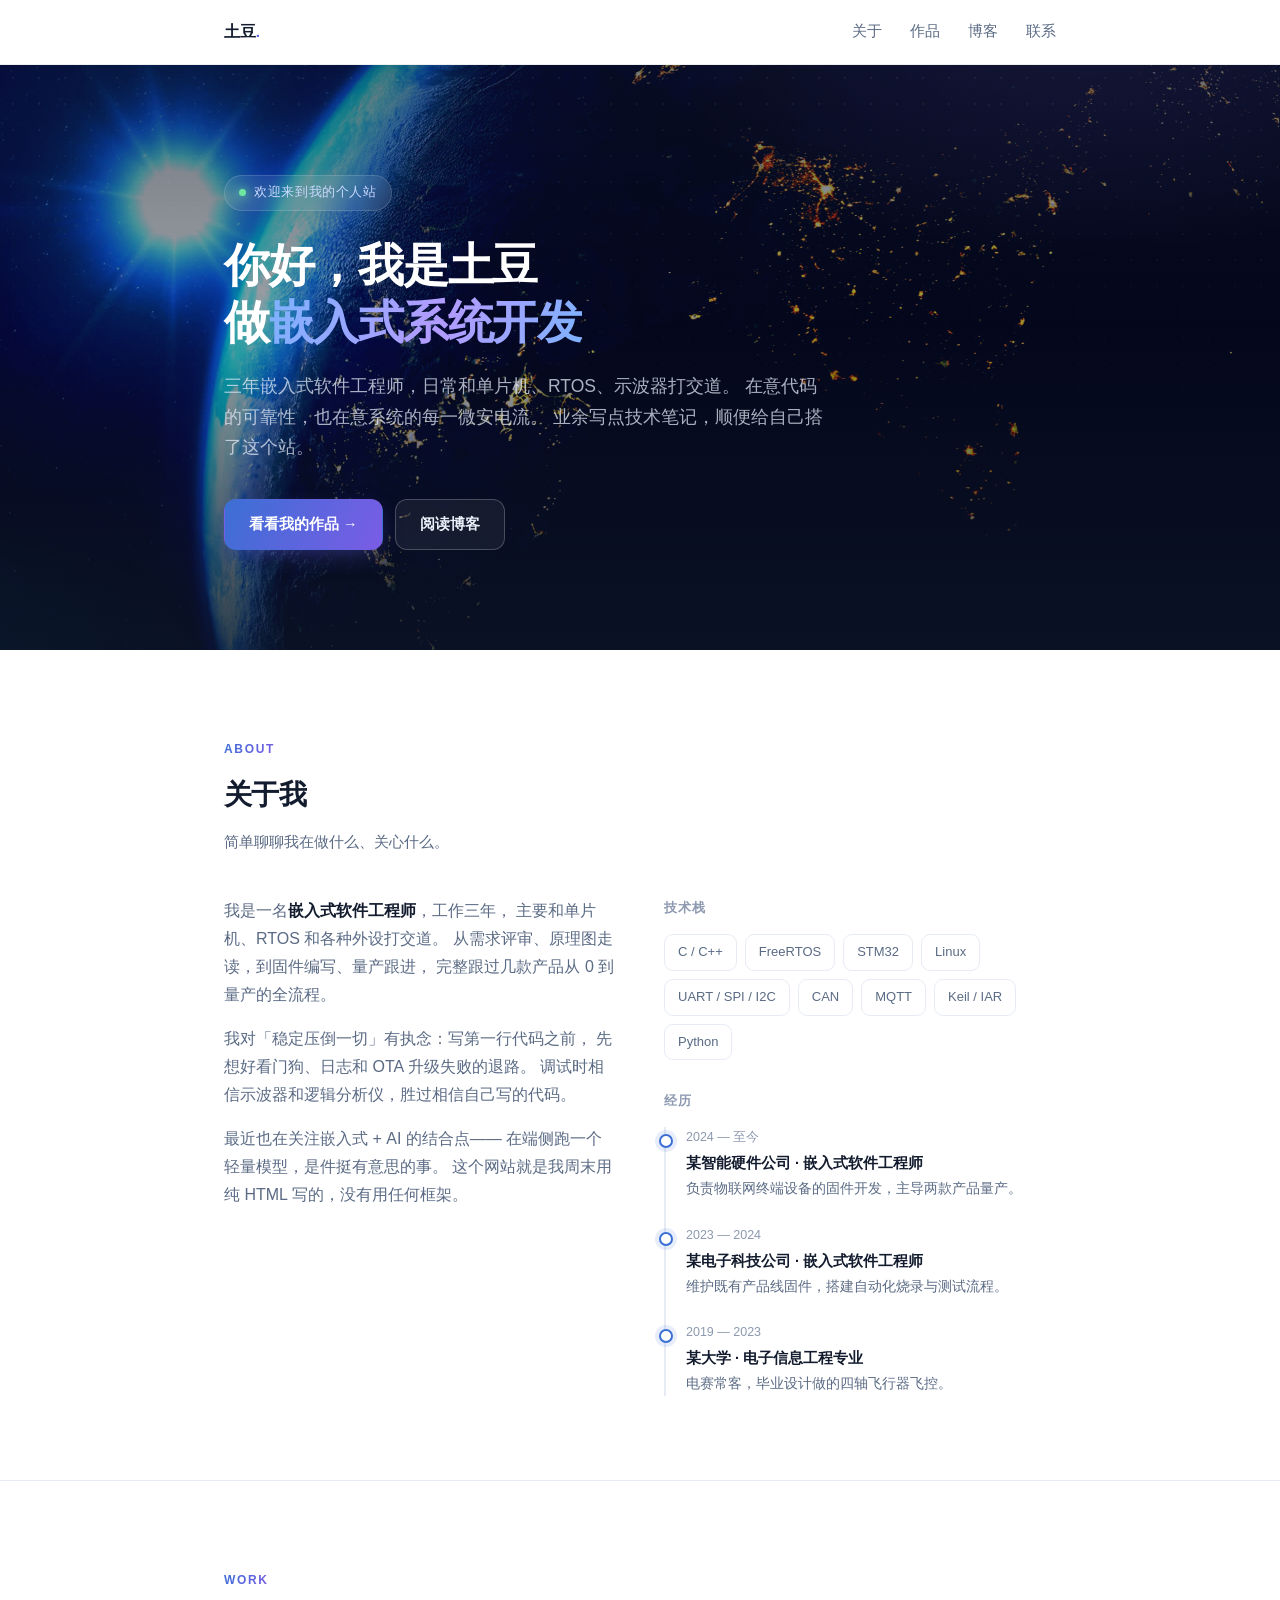
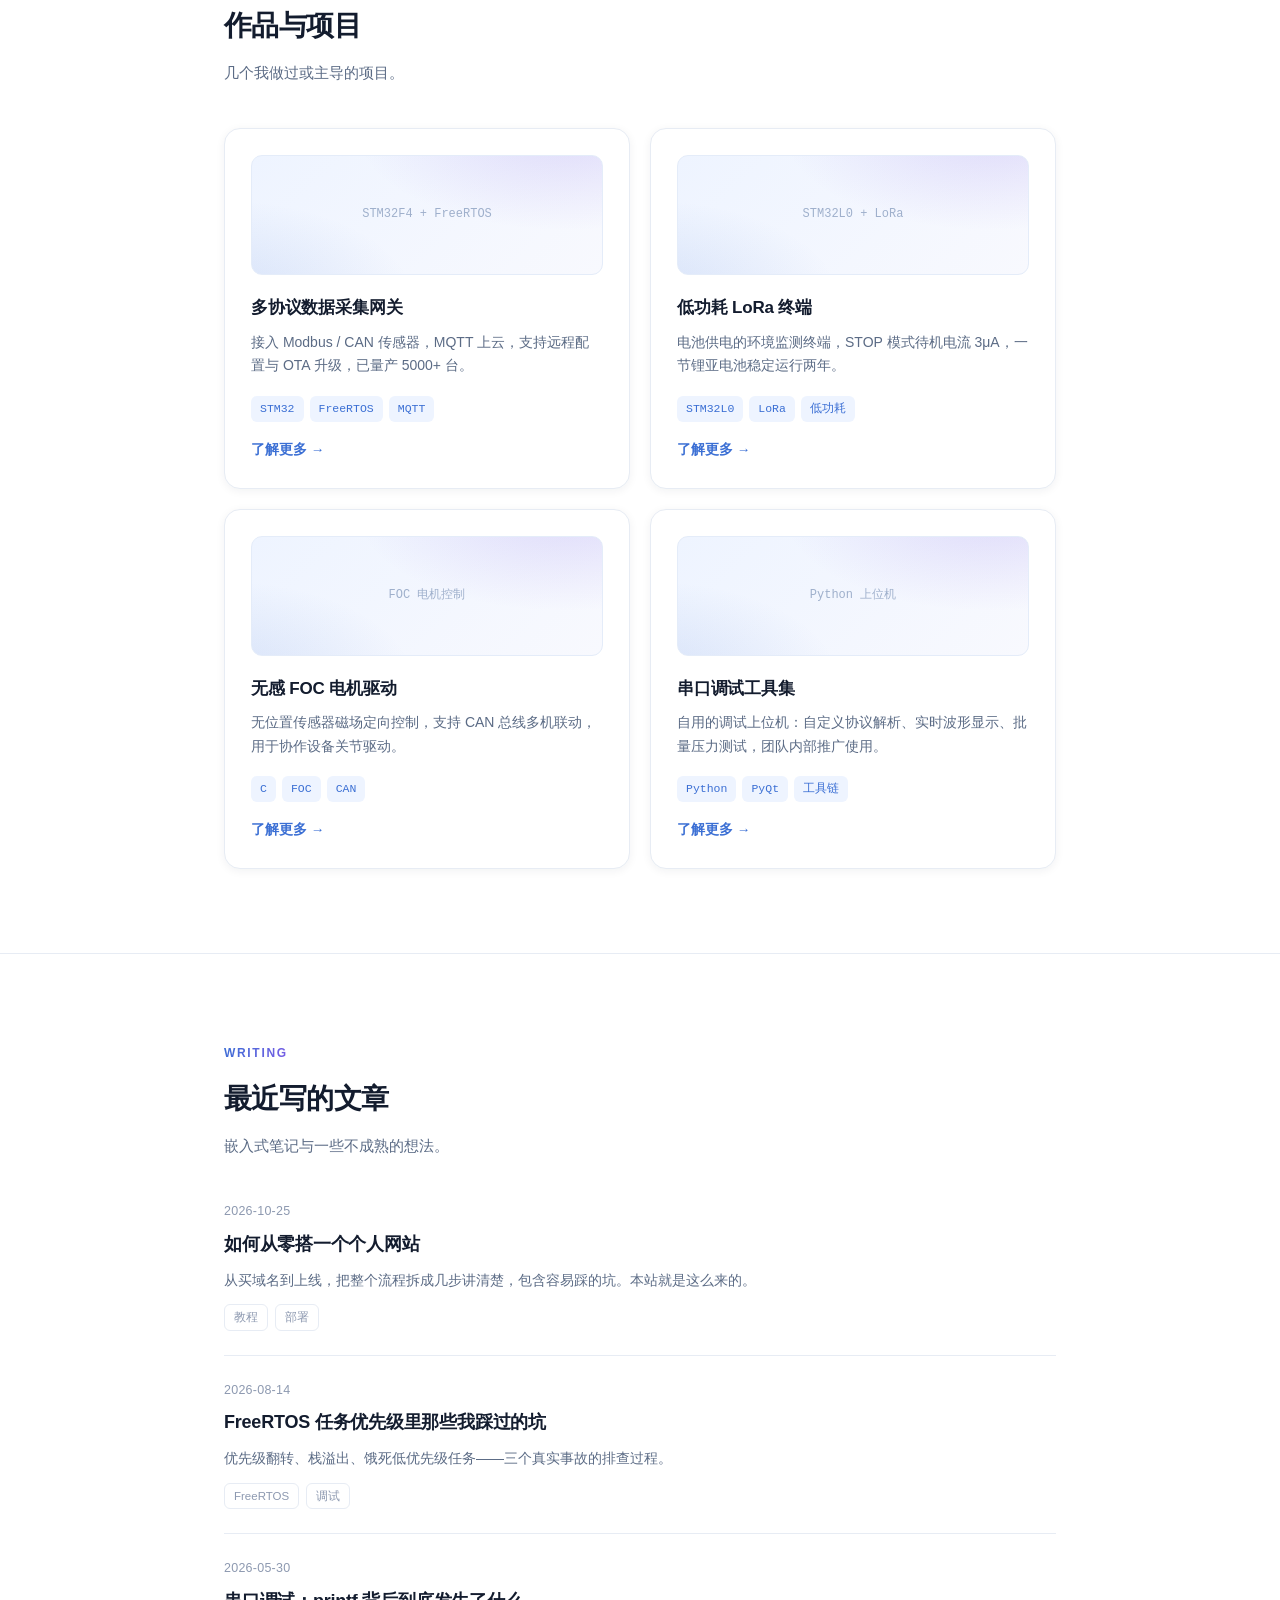
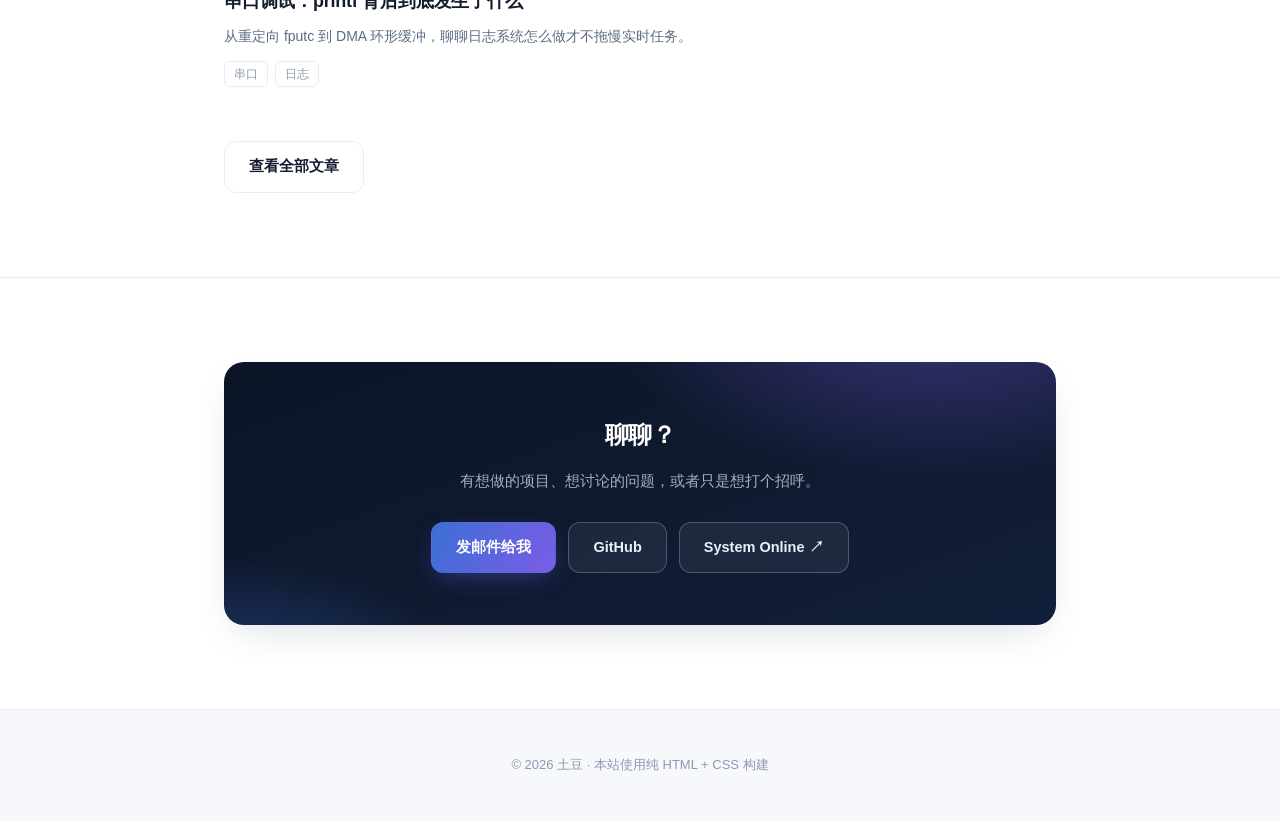
==== commit 918056ac: "首页添加科幻地球夜景视频背景" ====
--- a/index.html
+++ b/index.html
@@ -25,6 +25,13 @@
 
   <!-- ===== 首屏 ===== -->
   <header class="hero">
+    <!-- 科幻地球夜景视频背景（静音自动循环，移动端兼容 playsinline） -->
+    <video class="hero-video" autoplay muted loop playsinline preload="auto"
+          poster="assets/earth-poster.jpg" aria-hidden="true">
+      <source src="assets/earth-bg.mp4" type="video/mp4">
+    </video>
+    <!-- 渐变蒙版：压暗视频保证文字可读 -->
+    <div class="hero-veil" aria-hidden="true"></div>
     <div class="container">
       <div class="hero-eyebrow">欢迎来到我的个人站</div>
       <h1>你好，我是土豆<br>做<em>嵌入式系统开发</em></h1>
--- a/assets/style.css
+++ b/assets/style.css
@@ -132,16 +132,41 @@
   background: var(--grad);
 }
 
-/* ---------- 首屏（深色渐变） ---------- */
+/* ---------- 首屏（视频背景 + 深色渐变兜底） ---------- */
 .hero {
   position: relative;
   overflow: hidden;
   padding: 110px 0 100px;
   background:
-    radial-gradient(700px 380px at 85% -10%, rgba(123, 92, 230, 0.35), transparent 65%),
-    radial-gradient(600px 340px at -10% 110%, rgba(59, 111, 212, 0.4), transparent 60%),
     linear-gradient(160deg, #0c1526 0%, #101d38 60%, #131f3c 100%);
   color: #f2f5fb;
+}
+
+/* 科幻地球夜景视频背景 */
+.hero-video {
+  position: absolute;
+  inset: 0;
+  width: 100%;
+  height: 100%;
+  object-fit: cover;
+  z-index: 0;
+  filter: contrast(1.08) brightness(0.92) saturate(1.15);
+}
+
+/* 渐变蒙版：压暗视频 + 紫/青氛围光，保证文字对比度 */
+.hero-veil {
+  position: absolute;
+  inset: 0;
+  z-index: 0;
+  background:
+    linear-gradient(180deg, rgba(12, 21, 38, 0.55) 0%, rgba(12, 21, 38, 0.35) 45%, rgba(12, 21, 38, 0.82) 100%),
+    radial-gradient(700px 380px at 85% -10%, rgba(123, 92, 230, 0.28), transparent 65%),
+    radial-gradient(600px 340px at -10% 110%, rgba(0, 150, 220, 0.30), transparent 60%);
+}
+
+/* 用户开启"减少动态效果"时，隐藏视频只留渐变 */
+@media (prefers-reduced-motion: reduce) {
+  .hero-video { display: none; }
 }
 
 .hero::after {
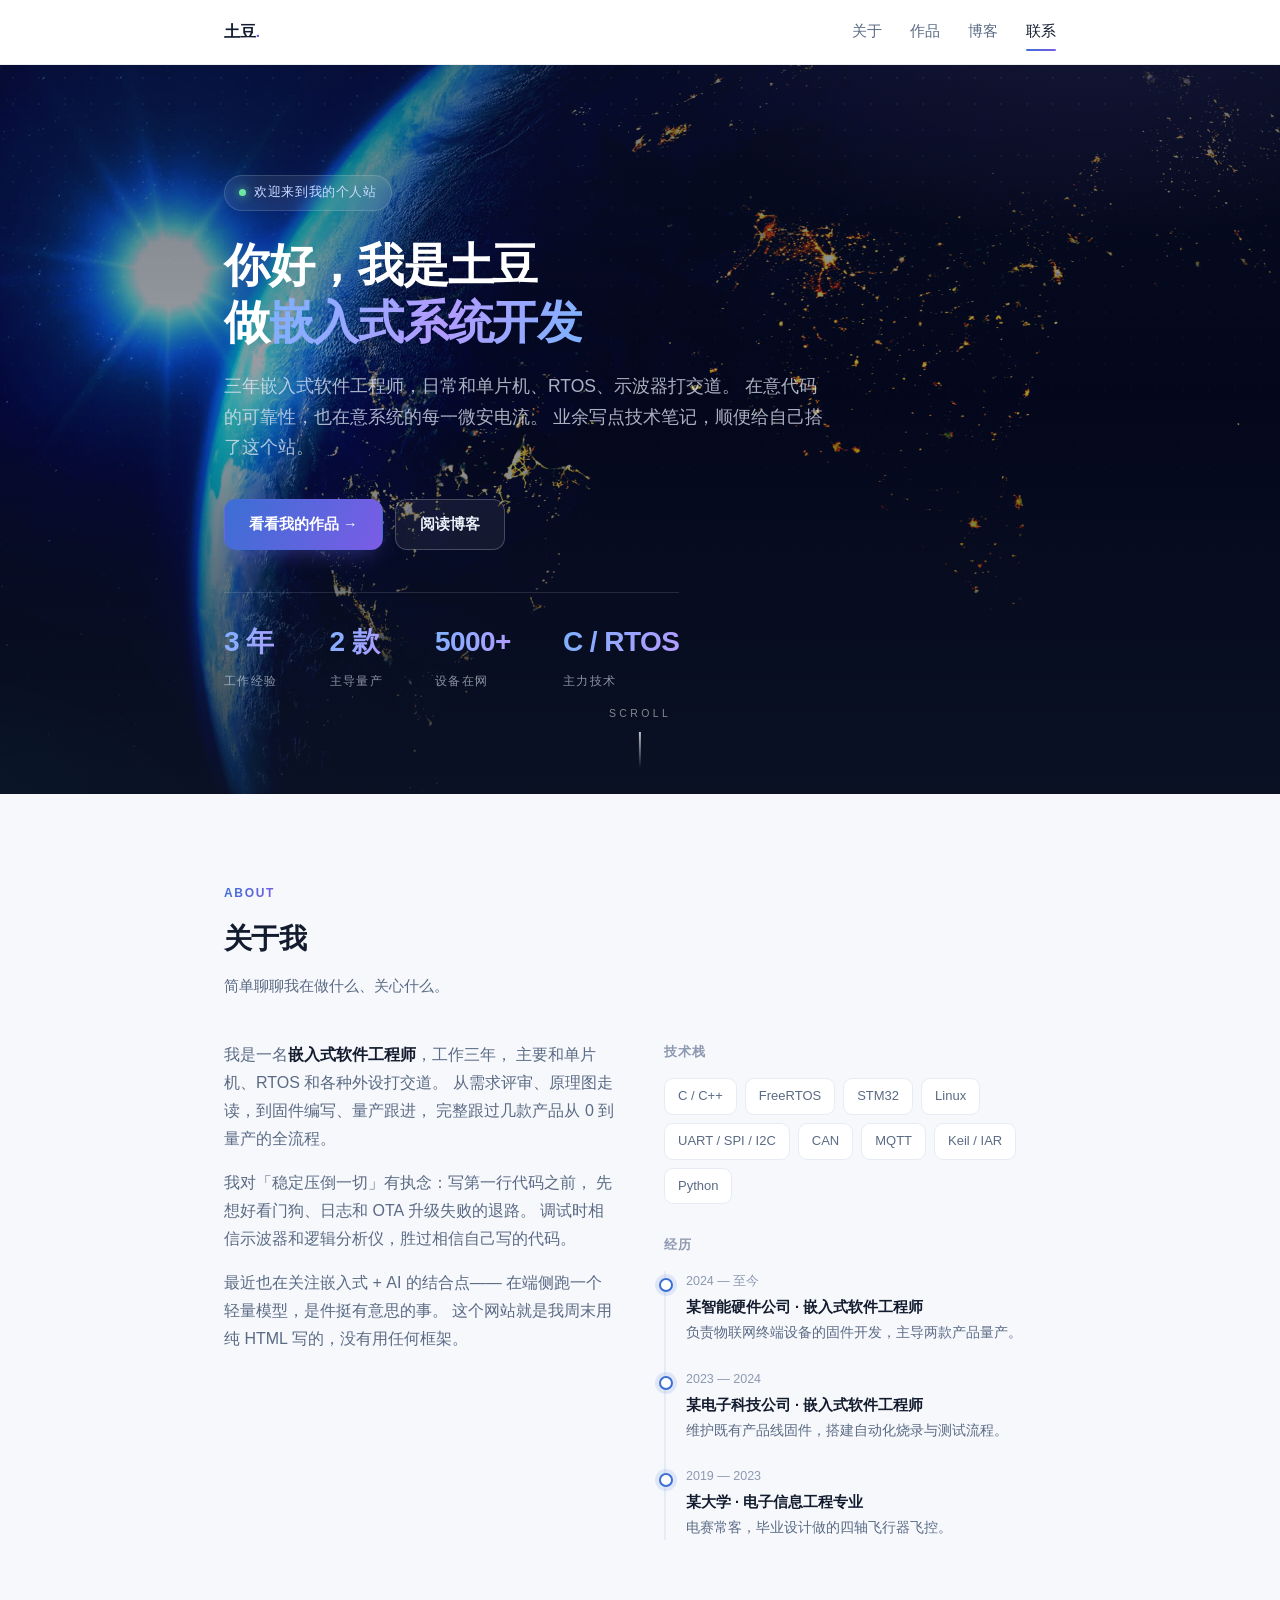
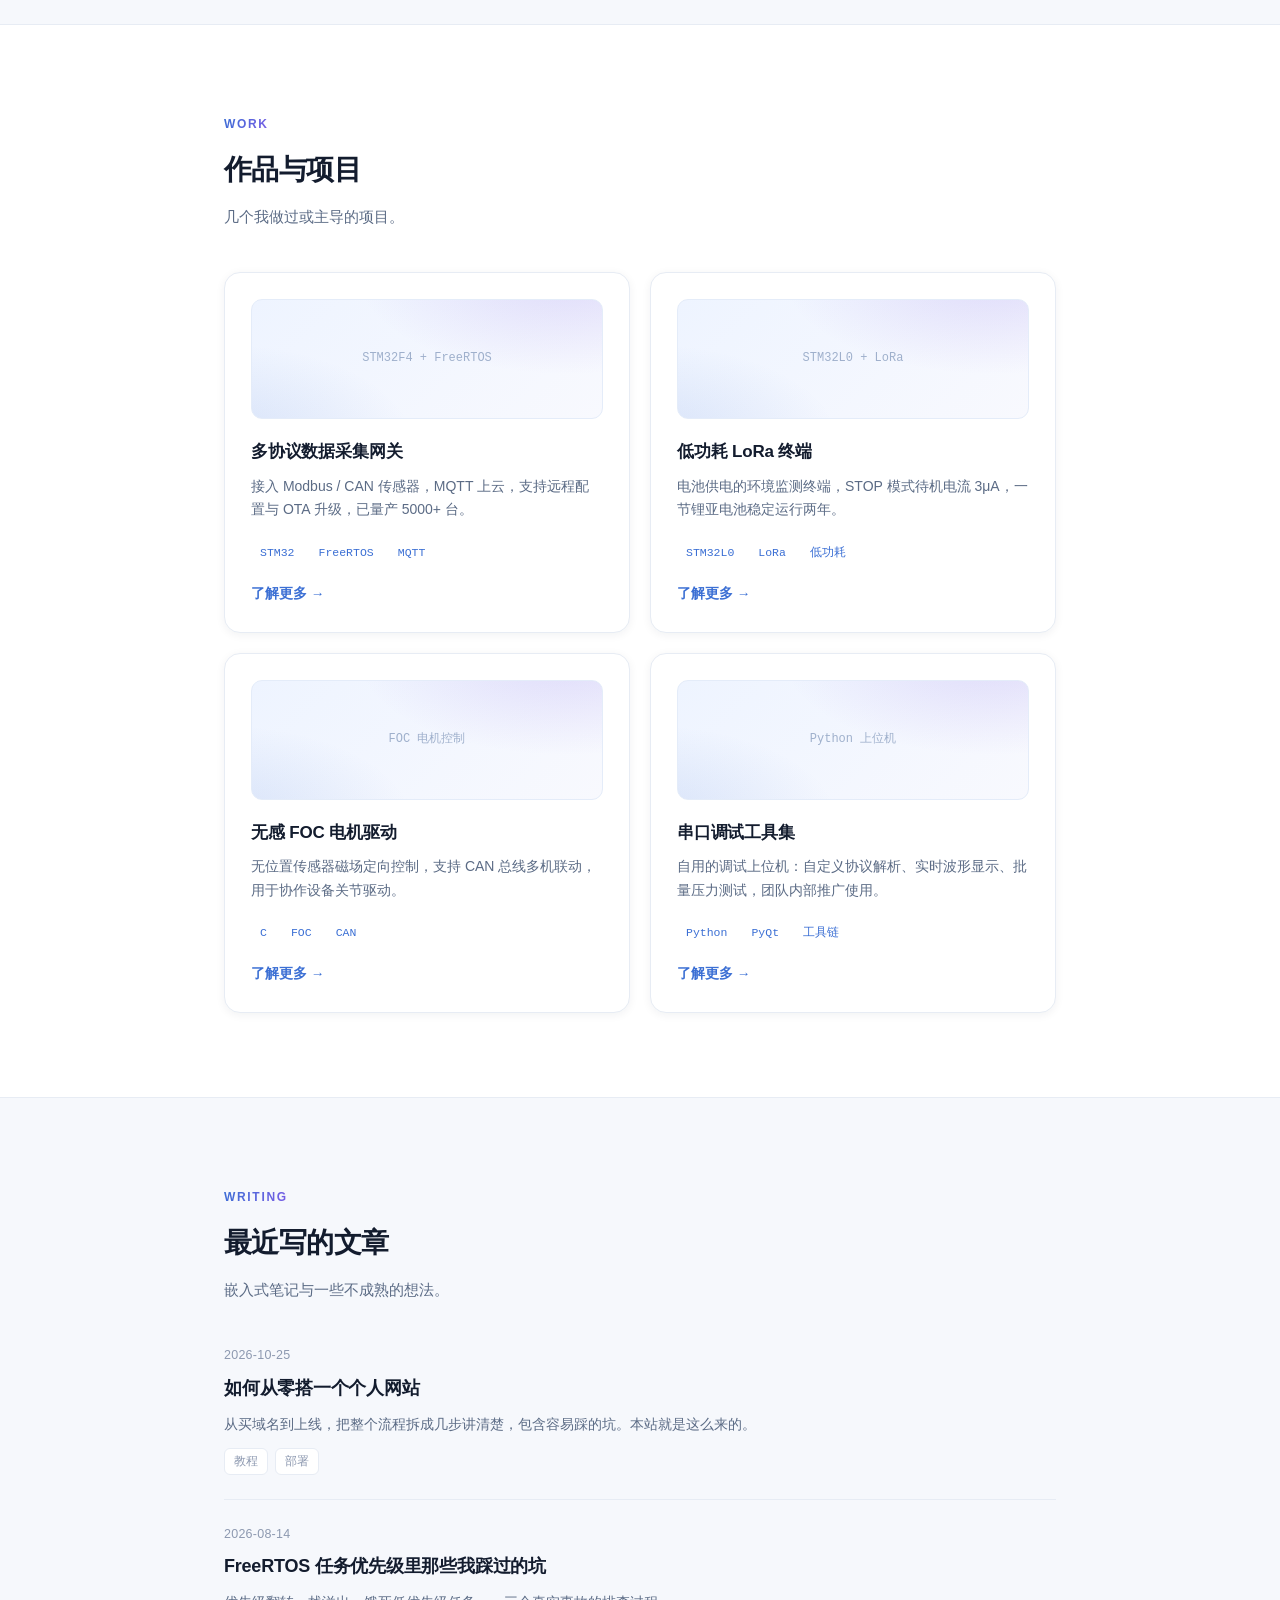
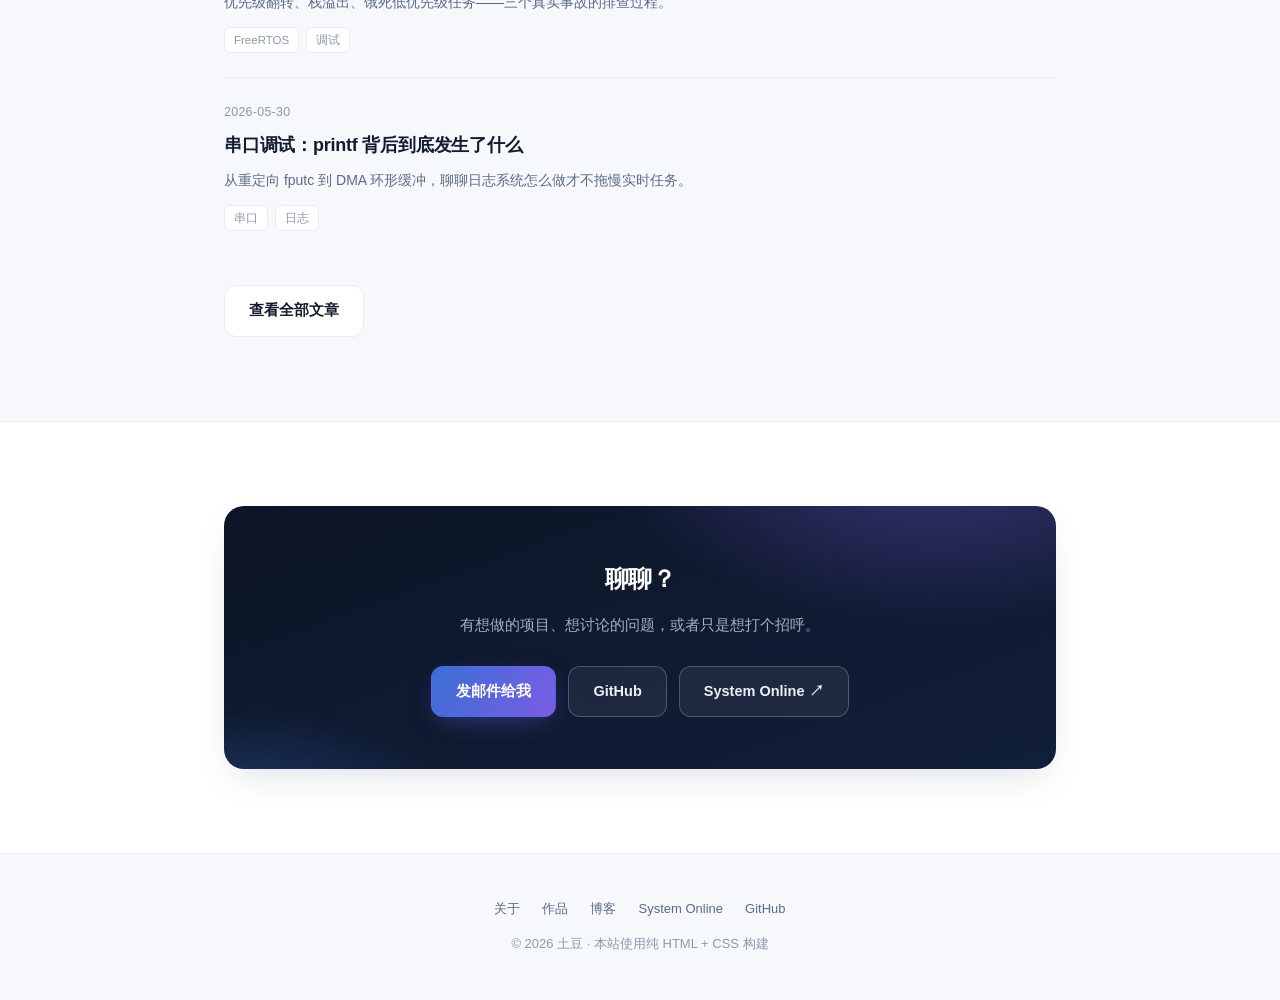
==== commit a82a7116: "界面精修：首屏数据条、流光按钮、卡片渐变条、返回顶部、阅读进度条" ====
--- a/index.html
+++ b/index.html
@@ -44,7 +44,18 @@
         <a href="#work" class="btn btn-primary">看看我的作品 →</a>
         <a href="blog.html" class="btn btn-ghost">阅读博客</a>
       </div>
+
+      <!-- 数据条 -->
+      <div class="hero-stats reveal">
+        <div><b>3 年</b><span>工作经验</span></div>
+        <div><b>2 款</b><span>主导量产</span></div>
+        <div><b>5000+</b><span>设备在网</span></div>
+        <div><b>C / RTOS</b><span>主力技术</span></div>
+      </div>
     </div>
+
+    <!-- 下滑提示 -->
+    <div class="scroll-hint" aria-hidden="true">SCROLL</div>
   </header>
 
   <main>
@@ -231,8 +242,18 @@
 
   </main>
 
+  <!-- 返回顶部 -->
+  <button class="to-top" id="toTop" aria-label="返回顶部">↑</button>
+
   <footer class="footer">
     <div class="container">
+      <div class="footer-links">
+        <a href="index.html#about">关于</a>
+        <a href="index.html#work">作品</a>
+        <a href="blog.html">博客</a>
+        <a href="cyberpunk-panel.html">System Online</a>
+        <a href="https://github.com/SuperPotato01" target="_blank" rel="noopener">GitHub</a>
+      </div>
       <p>© 2026 土豆 · 本站使用纯 HTML + CSS 构建</p>
     </div>
   </footer>
@@ -255,6 +276,46 @@
       }, { threshold: 0.12 });
       els.forEach(function (el) { io.observe(el); });
     })();
+
+    // 返回顶部按钮：滚过 600px 显示
+    (function () {
+      var btn = document.getElementById('toTop');
+      var ticking = false;
+      addEventListener('scroll', function () {
+        if (ticking) return;
+        ticking = true;
+        requestAnimationFrame(function () {
+          btn.classList.toggle('show', scrollY > 600);
+          ticking = false;
+        });
+      });
+      btn.addEventListener('click', function () {
+        scrollTo({ top: 0, behavior: 'smooth' });
+      });
+    })();
+
+    // 导航滚动高亮（scrollspy）：当前区块对应导航项点亮
+    (function () {
+      var links = document.querySelectorAll('.nav-links a[href^="#"]');
+      var map = {};
+      links.forEach(function (a) {
+        var sec = document.querySelector(a.getAttribute('href'));
+        if (sec) map[a.getAttribute('href').slice(1)] = a;
+      });
+      var spy = new IntersectionObserver(function (entries) {
+        entries.forEach(function (e) {
+          var link = map[e.target.id];
+          if (!link) return;
+          if (e.isIntersecting) {
+            links.forEach(function (a) { a.classList.remove('active'); });
+            link.classList.add('active');
+          }
+        });
+      }, { rootMargin: '-40% 0px -55% 0px' });
+      Object.keys(map).forEach(function (id) {
+        spy.observe(document.getElementById(id));
+      });
+    })();
   </script>
 
 </body>
--- a/assets/style.css
+++ b/assets/style.css
@@ -835,3 +835,222 @@
     font-size: 12.5px;
   }
 }
+
+/* ============================================================
+   v3 精修层：数据条 / 微交互 / 滚动联动 / 阅读进度
+   ============================================================ */
+
+/* ---------- 首屏数据条 ---------- */
+.hero-stats {
+  display: flex;
+  gap: clamp(26px, 5vw, 52px);
+  margin-top: 42px;
+  padding-top: 24px;
+  border-top: 1px solid rgba(255, 255, 255, 0.12);
+  width: fit-content;
+}
+
+.hero-stats > div {
+  text-align: left;
+}
+
+.hero-stats b {
+  display: block;
+  font-size: clamp(20px, 3vw, 28px);
+  font-weight: 750;
+  letter-spacing: -0.02em;
+  background: linear-gradient(110deg, #7db2ff, #b39bff);
+  -webkit-background-clip: text;
+  background-clip: text;
+  color: transparent;
+  font-variant-numeric: tabular-nums;
+}
+
+.hero-stats span {
+  font-size: 11.5px;
+  color: rgba(226, 233, 245, 0.6);
+  letter-spacing: 0.12em;
+}
+
+/* 首屏底部下滑提示 */
+.scroll-hint {
+  position: absolute;
+  bottom: 26px;
+  left: 50%;
+  translate: -50% 0;
+  z-index: 1;
+  color: rgba(255, 255, 255, 0.5);
+  font-size: 10.5px;
+  letter-spacing: 0.32em;
+  text-align: center;
+  user-select: none;
+}
+
+.scroll-hint::after {
+  content: "";
+  display: block;
+  width: 1.5px;
+  height: 36px;
+  margin: 10px auto 0;
+  background: linear-gradient(rgba(255, 255, 255, 0.75), transparent);
+  transform-origin: top;
+  animation: hint-drop 1.9s ease-in-out infinite;
+}
+
+@keyframes hint-drop {
+  0%   { transform: scaleY(0.15); opacity: 0; }
+  40%  { opacity: 1; }
+  100% { transform: scaleY(1); opacity: 0; }
+}
+
+@media (max-width: 720px) {
+  .scroll-hint { display: none; }  /* 手机上首屏空间宝贵 */
+}
+
+/* ---------- 主按钮流光扫过 ---------- */
+.btn-primary {
+  position: relative;
+  overflow: hidden;
+}
+
+.btn-primary::after {
+  content: "";
+  position: absolute;
+  top: 0;
+  left: -80%;
+  width: 55%;
+  height: 100%;
+  background: linear-gradient(100deg, transparent, rgba(255, 255, 255, 0.35), transparent);
+  transform: skewX(-20deg);
+  transition: left 0.55s ease;
+}
+
+.btn-primary:hover::after {
+  left: 135%;
+}
+
+/* ---------- 区块交替底色 ---------- */
+#about,
+#blog-teaser {
+  background: var(--bg-soft);
+}
+
+.tag,
+.post-tags span,
+.work-meta span {
+  background: #fff;  /* 交替底色上的卡片元素保持白底 */
+}
+
+/* ---------- 作品卡顶部渐变条 ---------- */
+.work-card {
+  position: relative;
+}
+
+.work-card::before {
+  content: "";
+  position: absolute;
+  top: 0;
+  left: 0;
+  right: 0;
+  height: 3px;
+  border-radius: var(--radius) var(--radius) 0 0;
+  background: var(--grad);
+  transform: scaleX(0);
+  transform-origin: left;
+  transition: transform 0.35s ease;
+}
+
+.work-card:hover::before {
+  transform: scaleX(1);
+}
+
+/* 卡片入场错峰 */
+.work-grid .reveal:nth-child(2) { transition-delay: 0.08s; }
+.work-grid .reveal:nth-child(3) { transition-delay: 0.16s; }
+.work-grid .reveal:nth-child(4) { transition-delay: 0.24s; }
+
+/* ---------- 滚动条美化 ---------- */
+::-webkit-scrollbar {
+  width: 10px;
+}
+
+::-webkit-scrollbar-track {
+  background: var(--bg-soft);
+}
+
+::-webkit-scrollbar-thumb {
+  background: #c5d2e8;
+  border-radius: 6px;
+  border: 2px solid var(--bg-soft);
+}
+
+::-webkit-scrollbar-thumb:hover {
+  background: var(--accent);
+}
+
+/* ---------- 返回顶部按钮 ---------- */
+.to-top {
+  position: fixed;
+  right: 22px;
+  bottom: 22px;
+  z-index: 60;
+  width: 44px;
+  height: 44px;
+  border: none;
+  border-radius: 13px;
+  background: var(--grad);
+  color: #fff;
+  font-size: 19px;
+  line-height: 1;
+  display: grid;
+  place-items: center;
+  cursor: pointer;
+  box-shadow: 0 10px 26px -8px rgba(90, 90, 220, 0.6);
+  opacity: 0;
+  pointer-events: none;
+  transform: translateY(12px);
+  transition: all 0.3s ease;
+}
+
+.to-top.show {
+  opacity: 1;
+  pointer-events: auto;
+  transform: none;
+}
+
+.to-top:hover {
+  transform: translateY(-3px);
+  box-shadow: 0 14px 30px -8px rgba(90, 90, 220, 0.7);
+}
+
+/* ---------- 文章阅读进度条 ---------- */
+.read-progress {
+  position: fixed;
+  top: 0;
+  left: 0;
+  height: 3px;
+  width: 0%;
+  background: var(--grad);
+  z-index: 100;
+  box-shadow: 0 0 8px rgba(59, 111, 212, 0.6);
+  transition: width 0.08s linear;
+}
+
+/* ---------- 页脚快捷链接 ---------- */
+.footer-links {
+  display: flex;
+  justify-content: center;
+  flex-wrap: wrap;
+  gap: 8px 22px;
+  margin-bottom: 12px;
+}
+
+.footer-links a {
+  font-size: 13px;
+  color: var(--text-muted);
+  transition: color 0.18s;
+}
+
+.footer-links a:hover {
+  color: var(--accent);
+}
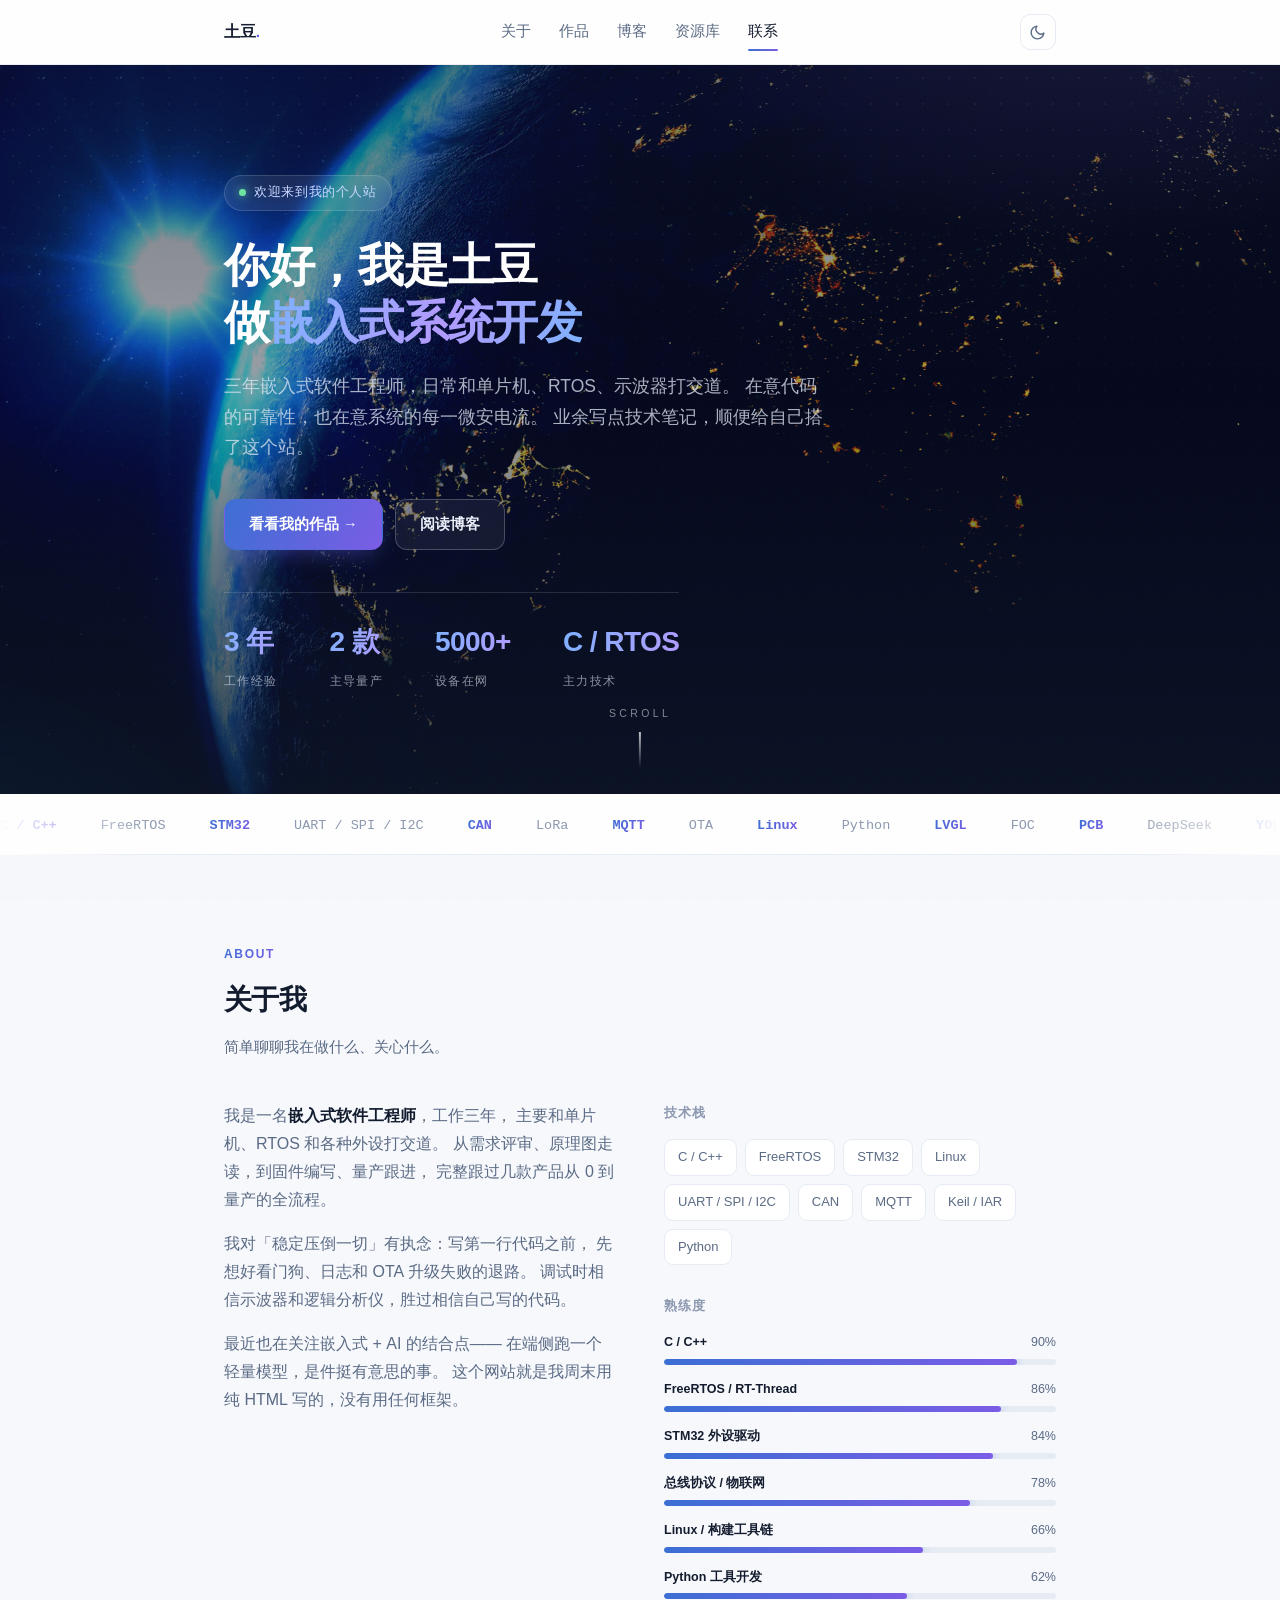
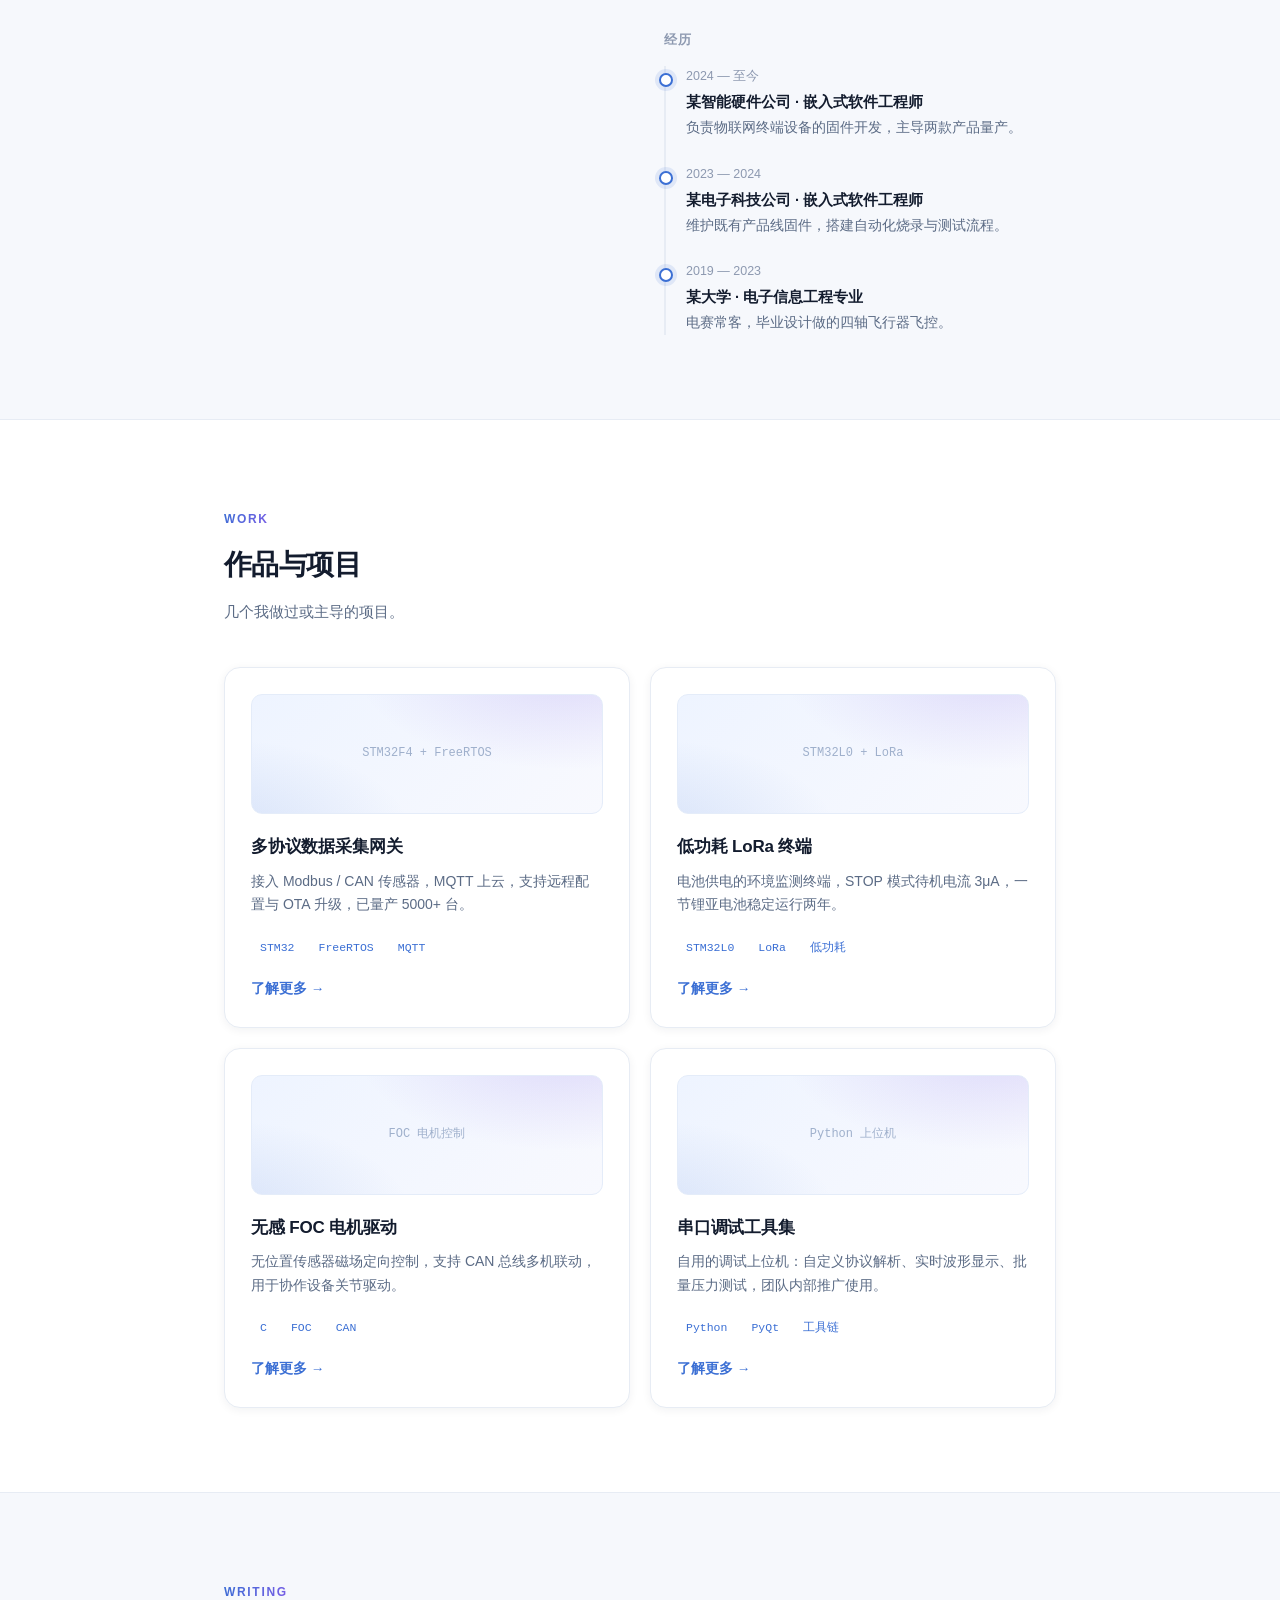
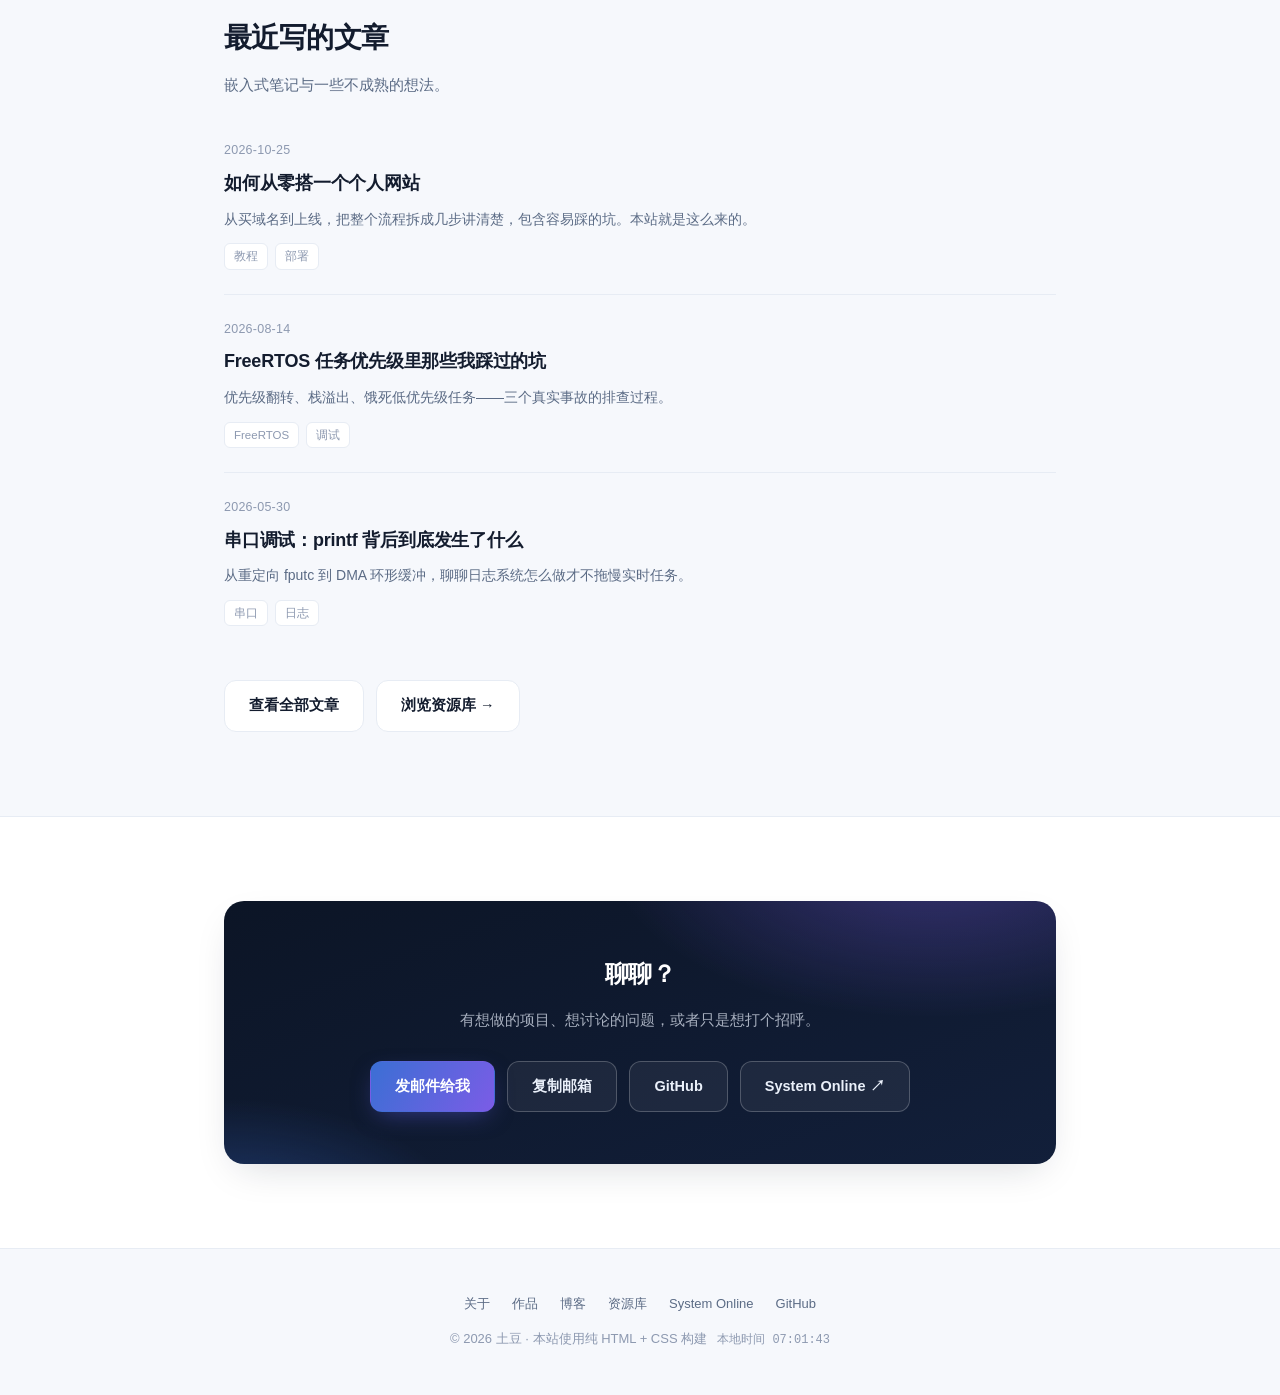
==== commit cd2db305: "v4 重设计：暗黑模式、资源库页面、技能条、卡片倾斜、代码复制、搜索过滤、404页" ====
--- a/index.html
+++ b/index.html
@@ -5,10 +5,17 @@
   <meta name="viewport" content="width=device-width, initial-scale=1.0">
   <title>土豆 · 嵌入式工程师</title>
   <meta name="description" content="土豆，3 年嵌入式软件工程师。和单片机、RTOS、总线协议打交道，关注代码可靠性与系统每一微安电流。">
+  <meta name="theme-color" content="#0c1526">
+  <meta property="og:title" content="土豆 · 嵌入式工程师">
+  <meta property="og:description" content="3 年嵌入式软件工程师，MCU / RTOS / 物联网 / 边缘 AI。">
+  <meta property="og:type" content="website">
   <link rel="icon" href="data:image/svg+xml,%3Csvg xmlns='http://www.w3.org/2000/svg' viewBox='0 0 64 64'%3E%3Cdefs%3E%3ClinearGradient id='g' x1='0' y1='0' x2='1' y2='1'%3E%3Cstop offset='0' stop-color='%233b6fd4'/%3E%3Cstop offset='1' stop-color='%237b5ce6'/%3E%3C/linearGradient%3E%3C/defs%3E%3Crect width='64' height='64' rx='14' fill='url(%23g)'/%3E%3Ctext x='32' y='43' font-size='28' font-family='sans-serif' font-weight='700' fill='white' text-anchor='middle'%3E%E5%9C%9F%3C/text%3E%3C/svg%3E">
   <link rel="stylesheet" href="assets/style.css">
 </head>
 <body>
+
+  <!-- 光标光晕（桌面端） -->
+  <div class="cursor-glow" aria-hidden="true"></div>
 
   <!-- ===== 导航 ===== -->
   <nav class="nav">
@@ -18,23 +25,26 @@
         <a href="#about">关于</a>
         <a href="#work">作品</a>
         <a href="blog.html">博客</a>
+        <a href="resources.html">资源库</a>
         <a href="#contact">联系</a>
       </div>
+      <button class="theme-toggle" id="themeToggle" aria-label="切换主题">
+        <svg class="icon-moon" viewBox="0 0 24 24" fill="none" stroke="currentColor" stroke-width="2" stroke-linecap="round" stroke-linejoin="round"><path d="M21 12.79A9 9 0 1 1 11.21 3 7 7 0 0 0 21 12.79z"/></svg>
+        <svg class="icon-sun" viewBox="0 0 24 24" fill="none" stroke="currentColor" stroke-width="2" stroke-linecap="round" stroke-linejoin="round"><circle cx="12" cy="12" r="5"/><path d="M12 1v2M12 21v2M4.22 4.22l1.42 1.42M18.36 18.36l1.42 1.42M1 12h2M21 12h2M4.22 19.78l1.42-1.42M18.36 5.64l1.42-1.42"/></svg>
+      </button>
     </div>
   </nav>
 
   <!-- ===== 首屏 ===== -->
   <header class="hero">
-    <!-- 科幻地球夜景视频背景（静音自动循环，移动端兼容 playsinline） -->
     <video class="hero-video" autoplay muted loop playsinline preload="auto"
           poster="assets/earth-poster.jpg" aria-hidden="true">
       <source src="assets/earth-bg.mp4" type="video/mp4">
     </video>
-    <!-- 渐变蒙版：压暗视频保证文字可读 -->
     <div class="hero-veil" aria-hidden="true"></div>
     <div class="container">
       <div class="hero-eyebrow">欢迎来到我的个人站</div>
-      <h1>你好，我是土豆<br>做<em>嵌入式系统开发</em></h1>
+      <h1>你好，我是土豆<br>做<em id="heroRotator" data-words="嵌入式系统开发|可靠的固件|低功耗设计|端侧 AI 实验">嵌入式系统开发</em></h1>
       <p>
         三年嵌入式软件工程师，日常和单片机、RTOS、示波器打交道。
         在意代码的可靠性，也在意系统的每一微安电流。
@@ -45,18 +55,30 @@
         <a href="blog.html" class="btn btn-ghost">阅读博客</a>
       </div>
 
-      <!-- 数据条 -->
       <div class="hero-stats reveal">
-        <div><b>3 年</b><span>工作经验</span></div>
-        <div><b>2 款</b><span>主导量产</span></div>
-        <div><b>5000+</b><span>设备在网</span></div>
+        <div><b data-count="3" data-suffix=" 年">3 年</b><span>工作经验</span></div>
+        <div><b data-count="2" data-suffix=" 款">2 款</b><span>主导量产</span></div>
+        <div><b data-count="5000" data-suffix="+">5000+</b><span>设备在网</span></div>
         <div><b>C / RTOS</b><span>主力技术</span></div>
       </div>
     </div>
 
-    <!-- 下滑提示 -->
     <div class="scroll-hint" aria-hidden="true">SCROLL</div>
   </header>
+
+  <!-- ===== 技术走马灯 ===== -->
+  <div class="tech-marquee" aria-hidden="true">
+    <div class="marquee-track">
+      <span><b>C / C++</b></span><span>FreeRTOS</span><span><b>STM32</b></span><span>UART / SPI / I2C</span>
+      <span><b>CAN</b></span><span>LoRa</span><span><b>MQTT</b></span><span>OTA</span>
+      <span><b>Linux</b></span><span>Python</span><span><b>LVGL</b></span><span>FOC</span>
+      <span><b>PCB</b></span><span>DeepSeek</span><span><b>YOLO</b></span><span>Git</span>
+      <span><b>C / C++</b></span><span>FreeRTOS</span><span><b>STM32</b></span><span>UART / SPI / I2C</span>
+      <span><b>CAN</b></span><span>LoRa</span><span><b>MQTT</b></span><span>OTA</span>
+      <span><b>Linux</b></span><span>Python</span><span><b>LVGL</b></span><span>FOC</span>
+      <span><b>PCB</b></span><span>DeepSeek</span><span><b>YOLO</b></span><span>Git</span>
+    </div>
+  </div>
 
   <main>
 
@@ -103,6 +125,34 @@
               <span class="tag">Python</span>
             </div>
 
+            <div class="skills-title">熟练度</div>
+            <div class="skill-bars">
+              <div class="skill-bar">
+                <div class="sb-head"><span>C / C++</span><span>90%</span></div>
+                <div class="sb-track"><div class="sb-fill" style="--w:90%"></div></div>
+              </div>
+              <div class="skill-bar">
+                <div class="sb-head"><span>FreeRTOS / RT-Thread</span><span>86%</span></div>
+                <div class="sb-track"><div class="sb-fill" style="--w:86%"></div></div>
+              </div>
+              <div class="skill-bar">
+                <div class="sb-head"><span>STM32 外设驱动</span><span>84%</span></div>
+                <div class="sb-track"><div class="sb-fill" style="--w:84%"></div></div>
+              </div>
+              <div class="skill-bar">
+                <div class="sb-head"><span>总线协议 / 物联网</span><span>78%</span></div>
+                <div class="sb-track"><div class="sb-fill" style="--w:78%"></div></div>
+              </div>
+              <div class="skill-bar">
+                <div class="sb-head"><span>Linux / 构建工具链</span><span>66%</span></div>
+                <div class="sb-track"><div class="sb-fill" style="--w:66%"></div></div>
+              </div>
+              <div class="skill-bar">
+                <div class="sb-head"><span>Python 工具开发</span><span>62%</span></div>
+                <div class="sb-track"><div class="sb-fill" style="--w:62%"></div></div>
+              </div>
+            </div>
+
             <div class="skills-title">经历</div>
             <ul class="timeline">
               <li>
@@ -199,19 +249,19 @@
         </div>
 
         <ul class="post-list reveal">
-          <li class="post-item">
+          <li class="post-item" data-tags="教程,部署">
             <div class="p-date">2026-10-25</div>
             <h3><a href="posts/hello-world.html">如何从零搭一个个人网站</a></h3>
             <p>从买域名到上线，把整个流程拆成几步讲清楚，包含容易踩的坑。本站就是这么来的。</p>
             <div class="post-tags"><span>教程</span><span>部署</span></div>
           </li>
-          <li class="post-item">
+          <li class="post-item" data-tags="FreeRTOS,调试">
             <div class="p-date">2026-08-14</div>
             <h3><a href="posts/freertos-tasks.html">FreeRTOS 任务优先级里那些我踩过的坑</a></h3>
             <p>优先级翻转、栈溢出、饿死低优先级任务——三个真实事故的排查过程。</p>
             <div class="post-tags"><span>FreeRTOS</span><span>调试</span></div>
           </li>
-          <li class="post-item">
+          <li class="post-item" data-tags="串口,日志">
             <div class="p-date">2026-05-30</div>
             <h3><a href="posts/serial-debug.html">串口调试：printf 背后到底发生了什么</a></h3>
             <p>从重定向 fputc 到 DMA 环形缓冲，聊聊日志系统怎么做才不拖慢实时任务。</p>
@@ -221,6 +271,7 @@
 
         <div class="btn-row reveal" style="margin-top: 30px;">
           <a href="blog.html" class="btn btn-ghost">查看全部文章</a>
+          <a href="resources.html" class="btn btn-ghost">浏览资源库 →</a>
         </div>
       </div>
     </section>
@@ -233,6 +284,7 @@
           <p>有想做的项目、想讨论的问题，或者只是想打个招呼。</p>
           <div class="contact-links">
             <a href="mailto:2964798599@qq.com" class="btn btn-primary">发邮件给我</a>
+            <button class="btn btn-ghost" id="copyMail" data-mail="2964798599@qq.com">复制邮箱</button>
             <a href="https://github.com/SuperPotato01" class="btn btn-ghost" target="_blank" rel="noopener">GitHub</a>
             <a href="cyberpunk-panel.html" class="btn btn-ghost">System Online ↗</a>
           </div>
@@ -251,72 +303,14 @@
         <a href="index.html#about">关于</a>
         <a href="index.html#work">作品</a>
         <a href="blog.html">博客</a>
+        <a href="resources.html">资源库</a>
         <a href="cyberpunk-panel.html">System Online</a>
         <a href="https://github.com/SuperPotato01" target="_blank" rel="noopener">GitHub</a>
       </div>
-      <p>© 2026 土豆 · 本站使用纯 HTML + CSS 构建</p>
+      <p>© 2026 土豆 · 本站使用纯 HTML + CSS 构建<span class="footer-clock" id="clock"></span></p>
     </div>
   </footer>
 
-  <script>
-    // 滚动入场动画：给 .reveal 元素进入视口时加 .visible
-    (function () {
-      var els = document.querySelectorAll('.reveal');
-      if (!('IntersectionObserver' in window)) {
-        els.forEach(function (el) { el.classList.add('visible'); });
-        return;
-      }
-      var io = new IntersectionObserver(function (entries) {
-        entries.forEach(function (e) {
-          if (e.isIntersecting) {
-            e.target.classList.add('visible');
-            io.unobserve(e.target);
-          }
-        });
-      }, { threshold: 0.12 });
-      els.forEach(function (el) { io.observe(el); });
-    })();
-
-    // 返回顶部按钮：滚过 600px 显示
-    (function () {
-      var btn = document.getElementById('toTop');
-      var ticking = false;
-      addEventListener('scroll', function () {
-        if (ticking) return;
-        ticking = true;
-        requestAnimationFrame(function () {
-          btn.classList.toggle('show', scrollY > 600);
-          ticking = false;
-        });
-      });
-      btn.addEventListener('click', function () {
-        scrollTo({ top: 0, behavior: 'smooth' });
-      });
-    })();
-
-    // 导航滚动高亮（scrollspy）：当前区块对应导航项点亮
-    (function () {
-      var links = document.querySelectorAll('.nav-links a[href^="#"]');
-      var map = {};
-      links.forEach(function (a) {
-        var sec = document.querySelector(a.getAttribute('href'));
-        if (sec) map[a.getAttribute('href').slice(1)] = a;
-      });
-      var spy = new IntersectionObserver(function (entries) {
-        entries.forEach(function (e) {
-          var link = map[e.target.id];
-          if (!link) return;
-          if (e.isIntersecting) {
-            links.forEach(function (a) { a.classList.remove('active'); });
-            link.classList.add('active');
-          }
-        });
-      }, { rootMargin: '-40% 0px -55% 0px' });
-      Object.keys(map).forEach(function (id) {
-        spy.observe(document.getElementById(id));
-      });
-    })();
-  </script>
-
+  <script src="assets/app.js"></script>
 </body>
 </html>
--- a/assets/style.css
+++ b/assets/style.css
@@ -1054,3 +1054,549 @@
 .footer-links a:hover {
   color: var(--accent);
 }
+
+/* ============================================================
+   v4 重设计层：主题系统 / 微交互 / 组件升级
+   ============================================================ */
+
+/* ---------- 暗黑主题变量 ---------- */
+[data-theme="dark"] {
+  --bg: #0a101e;
+  --bg-soft: #0f1628;
+  --text: #e8eef9;
+  --text-muted: #a3b3cd;
+  --text-dim: #6b7c9a;
+  --line: #1d2a44;
+  --accent-soft: rgba(59, 111, 212, 0.14);
+  --shadow-sm: 0 2px 10px rgba(0, 0, 0, 0.4);
+  --shadow-md: 0 14px 40px -14px rgba(0, 0, 0, 0.6);
+}
+
+[data-theme="dark"] body {
+  background: var(--bg);
+}
+
+[data-theme="dark"] .nav {
+  background: rgba(10, 16, 30, 0.78);
+  border-bottom-color: rgba(255, 255, 255, 0.08);
+}
+
+[data-theme="dark"] .nav-links a {
+  color: var(--text-muted);
+}
+
+[data-theme="dark"] .nav-links a:hover,
+[data-theme="dark"] .nav-links a.active {
+  color: var(--text);
+}
+
+[data-theme="dark"] .btn-ghost {
+  background: transparent;
+  border-color: var(--line);
+  color: var(--text);
+}
+
+[data-theme="dark"] .btn-ghost:hover {
+  border-color: rgba(59, 111, 212, 0.5);
+  background: rgba(59, 111, 212, 0.1);
+}
+
+[data-theme="dark"] .work-card,
+[data-theme="dark"] .post-tags span,
+[data-theme="dark"] .work-meta span,
+[data-theme="dark"] .tag {
+  background: #101828;
+}
+
+[data-theme="dark"] .work-card:hover {
+  outline-color: rgba(125, 178, 255, 0.4);
+}
+
+[data-theme="dark"] .work-thumb {
+  background:
+    radial-gradient(300px 140px at 90% -20%, rgba(123, 92, 230, 0.28), transparent 70%),
+    radial-gradient(280px 140px at -10% 120%, rgba(59, 111, 212, 0.25), transparent 70%),
+    linear-gradient(135deg, #141d33 0%, #0f1628 100%);
+  border-color: #233050;
+  color: #4a5f8a;
+}
+
+[data-theme="dark"] .timeline li::before {
+  background: var(--bg);
+}
+
+[data-theme="dark"] .post-body code {
+  background: #141d33;
+  border-color: var(--line);
+  color: #ff8ab8;
+}
+
+[data-theme="dark"] .back-link {
+  color: var(--text-dim);
+}
+
+[data-theme="dark"] ::-webkit-scrollbar-track {
+  background: #0a101e;
+}
+
+[data-theme="dark"] ::-webkit-scrollbar-thumb {
+  background: #2a3a5c;
+  border-color: #0a101e;
+}
+
+/* 主题切换平滑过渡 */
+body, .nav, .section, .work-card, .tag, .post-item h3 a {
+  transition: background 0.35s ease, color 0.35s ease, border-color 0.35s ease;
+}
+
+/* ---------- 主题切换按钮 ---------- */
+.theme-toggle {
+  width: 36px;
+  height: 36px;
+  border-radius: 10px;
+  border: 1px solid var(--line);
+  background: transparent;
+  color: var(--text-muted);
+  cursor: pointer;
+  display: grid;
+  place-items: center;
+  transition: all 0.2s;
+  flex-shrink: 0;
+}
+
+.theme-toggle:hover {
+  border-color: rgba(59, 111, 212, 0.5);
+  color: var(--accent);
+  background: var(--accent-soft);
+  transform: rotate(15deg);
+}
+
+.theme-toggle svg {
+  width: 17px;
+  height: 17px;
+}
+
+.theme-toggle .icon-sun { display: none; }
+[data-theme="dark"] .theme-toggle .icon-sun { display: block; }
+[data-theme="dark"] .theme-toggle .icon-moon { display: none; }
+
+/* ---------- 光标光晕（仅桌面） ---------- */
+.cursor-glow {
+  position: fixed;
+  width: 480px;
+  height: 480px;
+  border-radius: 50%;
+  background: radial-gradient(circle, rgba(59, 111, 212, 0.07), transparent 65%);
+  pointer-events: none;
+  z-index: 5;
+  translate: -50% -50%;
+  opacity: 0;
+  transition: opacity 0.4s;
+}
+
+.cursor-glow.on {
+  opacity: 1;
+}
+
+@media (hover: none) {
+  .cursor-glow { display: none; }
+}
+
+/* ---------- 噪点质感 ---------- */
+body::before {
+  content: "";
+  position: fixed;
+  inset: 0;
+  z-index: 90;
+  pointer-events: none;
+  opacity: 0.028;
+  background-image: url("data:image/svg+xml,%3Csvg xmlns='http://www.w3.org/2000/svg' width='120' height='120'%3E%3Cfilter id='n'%3E%3CfeTurbulence type='fractalNoise' baseFrequency='0.9' numOctaves='2'/%3E%3C/filter%3E%3Crect width='120' height='120' filter='url(%23n)' opacity='1'/%3E%3C/svg%3E");
+}
+
+/* ---------- 首屏轮播词 ---------- */
+#heroRotator {
+  display: inline-block;
+  transition: opacity 0.3s ease, transform 0.3s ease;
+}
+
+#heroRotator.switching {
+  opacity: 0;
+  transform: translateY(10px);
+}
+
+/* ---------- 技术走马灯 ---------- */
+.tech-marquee {
+  overflow: hidden;
+  padding: 16px 0;
+  border-bottom: 1px solid var(--line);
+  background: var(--bg);
+  mask-image: linear-gradient(90deg, transparent, #000 12%, #000 88%, transparent);
+  -webkit-mask-image: linear-gradient(90deg, transparent, #000 12%, #000 88%, transparent);
+}
+
+.marquee-track {
+  display: inline-flex;
+  gap: 44px;
+  white-space: nowrap;
+  animation: marquee-x 28s linear infinite;
+  font-family: var(--mono);
+  font-size: 13.5px;
+  color: var(--text-dim);
+}
+
+.marquee-track b {
+  background: var(--grad);
+  -webkit-background-clip: text;
+  background-clip: text;
+  color: transparent;
+  font-weight: 650;
+}
+
+@keyframes marquee-x {
+  to { transform: translateX(-50%); }
+}
+
+.tech-marquee:hover .marquee-track {
+  animation-play-state: paused;
+}
+
+/* ---------- 技能条形图 ---------- */
+.skill-bars {
+  margin-bottom: 30px;
+}
+
+.skill-bar {
+  margin-bottom: 14px;
+}
+
+.sb-head {
+  display: flex;
+  justify-content: space-between;
+  font-size: 12.5px;
+  color: var(--text-muted);
+  margin-bottom: 5px;
+  font-variant-numeric: tabular-nums;
+}
+
+.sb-head span:first-child {
+  font-weight: 600;
+  color: var(--text);
+}
+
+.sb-track {
+  height: 6px;
+  border-radius: 4px;
+  background: var(--line);
+  overflow: hidden;
+}
+
+.sb-fill {
+  height: 100%;
+  width: 0;
+  border-radius: inherit;
+  background: var(--grad);
+  box-shadow: 0 0 10px rgba(59, 111, 212, 0.45);
+  transition: width 1.1s cubic-bezier(0.22, 1, 0.36, 1);
+}
+
+.visible .sb-fill,
+.sb-fill.visible {
+  width: var(--w);
+}
+
+/* ---------- 时间线发光脉冲 ---------- */
+.timeline li::before {
+  animation: dot-pulse 2.6s ease-in-out infinite;
+}
+
+@keyframes dot-pulse {
+  0%, 100% { box-shadow: 0 0 0 4px rgba(59, 111, 212, 0.12); }
+  50%      { box-shadow: 0 0 0 7px rgba(59, 111, 212, 0.22); }
+}
+
+/* ---------- 作品卡 3D 倾斜 + 旋转渐变描边 ---------- */
+.work-card {
+  transform-style: preserve-3d;
+}
+
+@keyframes border-spin {
+  to { --angle: 360deg; }
+}
+
+/* ---------- 博客搜索与标签 ---------- */
+.blog-tools {
+  display: flex;
+  gap: 12px;
+  flex-wrap: wrap;
+  align-items: center;
+  margin: 22px 0 10px;
+}
+
+.search-box {
+  flex: 1;
+  min-width: 220px;
+  position: relative;
+}
+
+.search-box input {
+  width: 100%;
+  padding: 11px 16px 11px 40px;
+  font-size: 14px;
+  font-family: var(--font);
+  color: var(--text);
+  background: var(--bg);
+  border: 1px solid var(--line);
+  border-radius: 11px;
+  outline: none;
+  transition: all 0.2s;
+}
+
+.search-box input:focus {
+  border-color: var(--accent);
+  box-shadow: 0 0 0 3px rgba(59, 111, 212, 0.15);
+}
+
+.search-box::before {
+  content: "⌕";
+  position: absolute;
+  left: 14px;
+  top: 50%;
+  translate: 0 -52%;
+  font-size: 17px;
+  color: var(--text-dim);
+}
+
+.tag-chip {
+  font-size: 12.5px;
+  padding: 6px 14px;
+  border-radius: 999px;
+  border: 1px solid var(--line);
+  background: transparent;
+  color: var(--text-muted);
+  cursor: pointer;
+  transition: all 0.18s;
+}
+
+.tag-chip:hover {
+  border-color: var(--accent);
+  color: var(--accent);
+}
+
+.tag-chip.active {
+  background: var(--grad);
+  border-color: transparent;
+  color: #fff;
+}
+
+.post-item.hidden {
+  display: none;
+}
+
+.no-result {
+  padding: 40px 0;
+  text-align: center;
+  color: var(--text-dim);
+  font-size: 14px;
+  display: none;
+}
+
+.no-result.show {
+  display: block;
+}
+
+/* ---------- 代码块复制按钮 ---------- */
+.post-body pre {
+  position: relative;
+}
+
+.code-copy {
+  position: absolute;
+  top: 10px;
+  right: 10px;
+  padding: 5px 12px;
+  font-size: 11.5px;
+  font-family: var(--font);
+  border: 1px solid rgba(255, 255, 255, 0.2);
+  border-radius: 7px;
+  background: rgba(255, 255, 255, 0.08);
+  color: rgba(230, 236, 245, 0.8);
+  cursor: pointer;
+  transition: all 0.18s;
+  backdrop-filter: blur(4px);
+}
+
+.code-copy:hover {
+  background: rgba(255, 255, 255, 0.18);
+  color: #fff;
+}
+
+.code-copy.done {
+  background: rgba(60, 190, 120, 0.25);
+  border-color: rgba(60, 190, 120, 0.5);
+  color: #8ff0bc;
+}
+
+/* ---------- 页脚时钟 ---------- */
+.footer-clock {
+  display: inline-block;
+  margin-left: 10px;
+  font-family: var(--mono);
+  font-size: 12px;
+  color: var(--text-dim);
+}
+
+/* ---------- 滚动定位补偿（避免锚点被吸顶导航遮挡） ---------- */
+html {
+  scroll-padding-top: 84px;
+}
+
+/* ---------- 焦点可达性 ---------- */
+a:focus-visible,
+button:focus-visible,
+input:focus-visible {
+  outline: 2px solid var(--accent);
+  outline-offset: 3px;
+  border-radius: 4px;
+}
+
+/* ---------- 资源库页 ---------- */
+.res-group {
+  margin-bottom: 8px;
+}
+
+.res-group h2 {
+  font-size: 17px;
+  margin: 34px 0 16px;
+  display: flex;
+  align-items: center;
+  gap: 12px;
+  letter-spacing: -0.01em;
+}
+
+.res-group h2::after {
+  content: "";
+  flex: 1;
+  height: 1px;
+  background: var(--line);
+}
+
+.res-group h2 em {
+  font-style: normal;
+  font-size: 12px;
+  font-weight: 600;
+  color: var(--accent);
+  background: var(--accent-soft);
+  padding: 2px 9px;
+  border-radius: 999px;
+  font-family: var(--mono);
+}
+
+.res-grid {
+  display: grid;
+  grid-template-columns: repeat(auto-fill, minmax(238px, 1fr));
+  gap: 12px;
+}
+
+.res-card {
+  display: flex;
+  align-items: center;
+  gap: 13px;
+  padding: 13px 15px;
+  border: 1px solid var(--line);
+  border-radius: 12px;
+  background: #fff;
+  transition: all 0.2s;
+  color: var(--text);
+}
+
+.res-card:hover {
+  border-color: transparent;
+  box-shadow: var(--shadow-md);
+  transform: translateY(-3px);
+  outline: 1.5px solid rgba(59, 111, 212, 0.35);
+  outline-offset: -1.5px;
+}
+
+.res-tile {
+  flex-shrink: 0;
+  width: 38px;
+  height: 38px;
+  border-radius: 10px;
+  display: grid;
+  place-items: center;
+  font-weight: 700;
+  font-size: 15px;
+  color: #fff;
+  background: var(--grad);
+  box-shadow: 0 4px 12px -4px rgba(59, 111, 212, 0.6);
+}
+
+.res-meta {
+  min-width: 0;
+}
+
+.res-meta strong {
+  display: block;
+  font-size: 13.5px;
+  font-weight: 600;
+  line-height: 1.4;
+  overflow: hidden;
+  text-overflow: ellipsis;
+  white-space: nowrap;
+}
+
+.res-meta span {
+  font-size: 11.5px;
+  color: var(--text-dim);
+  font-family: var(--mono);
+  overflow: hidden;
+  text-overflow: ellipsis;
+  white-space: nowrap;
+  display: block;
+}
+
+[data-theme="dark"] .res-card {
+  background: #101828;
+}
+
+/* ---------- 404 页 ---------- */
+.nf-page {
+  min-height: 100vh;
+  display: grid;
+  place-items: center;
+  text-align: center;
+  padding: 24px;
+  background:
+    radial-gradient(700px 380px at 85% -10%, rgba(123, 92, 230, 0.3), transparent 65%),
+    radial-gradient(600px 340px at -10% 110%, rgba(59, 111, 212, 0.35), transparent 60%),
+    linear-gradient(160deg, #0c1526, #131f3c);
+  color: #eef2fa;
+}
+
+.nf-code {
+  font-size: clamp(90px, 20vw, 180px);
+  font-weight: 800;
+  letter-spacing: -0.04em;
+  line-height: 1;
+  background: linear-gradient(110deg, #7db2ff, #b39bff, #7db2ff);
+  background-size: 200% 100%;
+  -webkit-background-clip: text;
+  background-clip: text;
+  color: transparent;
+  animation: gradient-slide 4s linear infinite;
+}
+
+@keyframes gradient-slide {
+  to { background-position: 200% 0; }
+}
+
+.nf-page h1 {
+  font-size: 22px;
+  margin: 14px 0 8px;
+}
+
+.nf-page p {
+  color: rgba(226, 233, 245, 0.65);
+  margin: 0 0 30px;
+  font-size: 15px;
+}
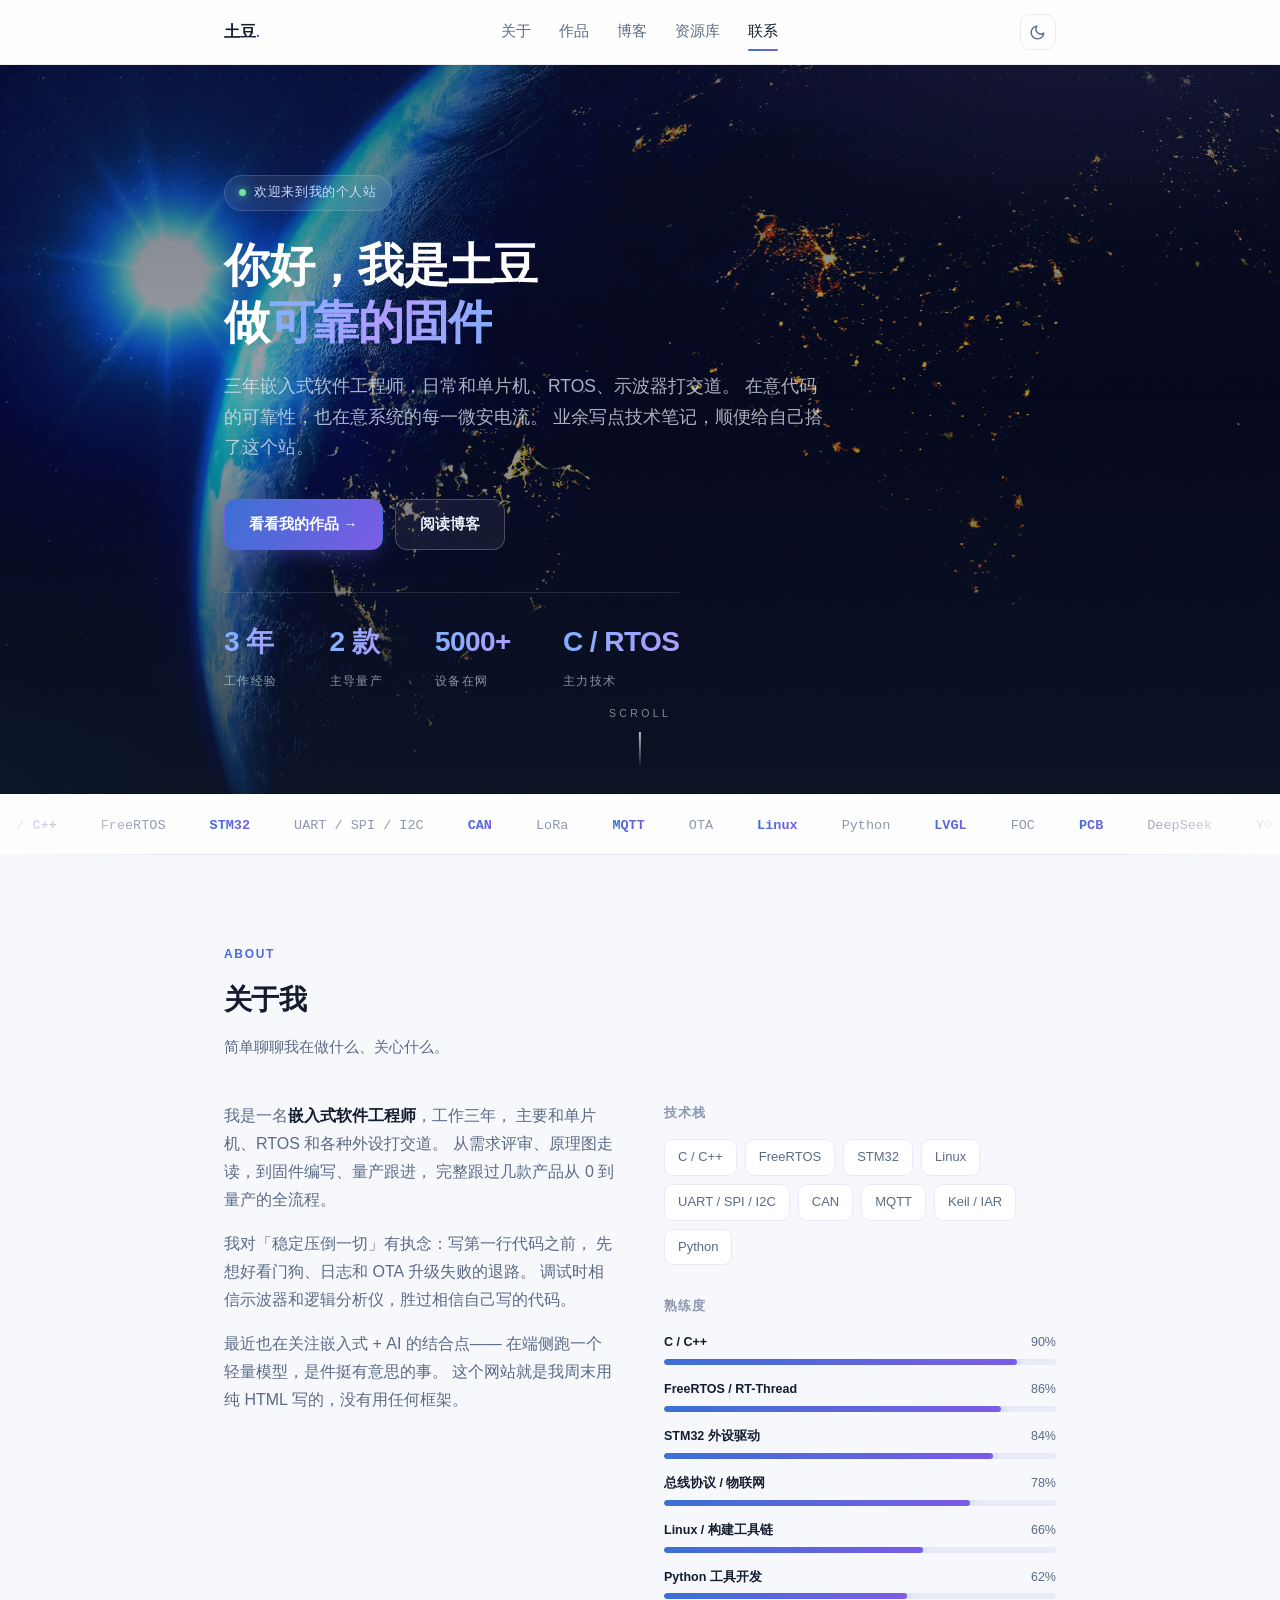
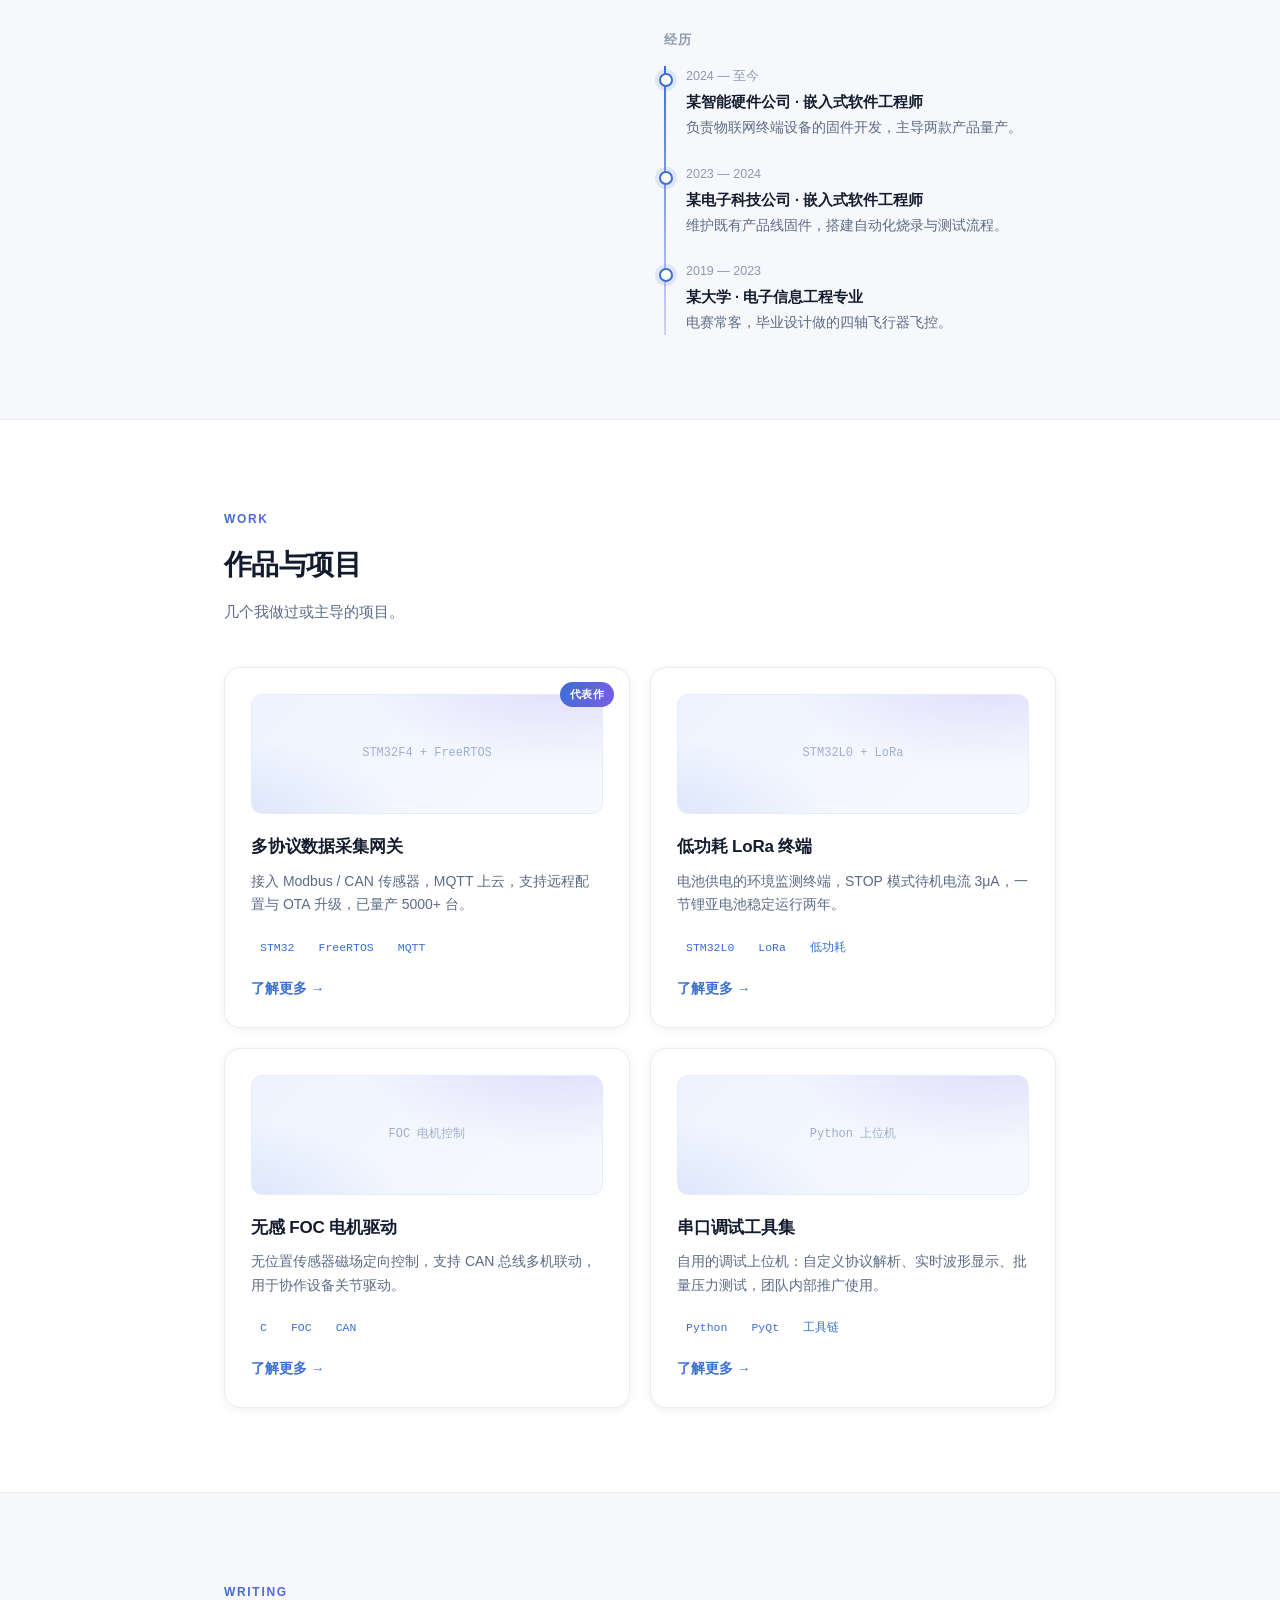
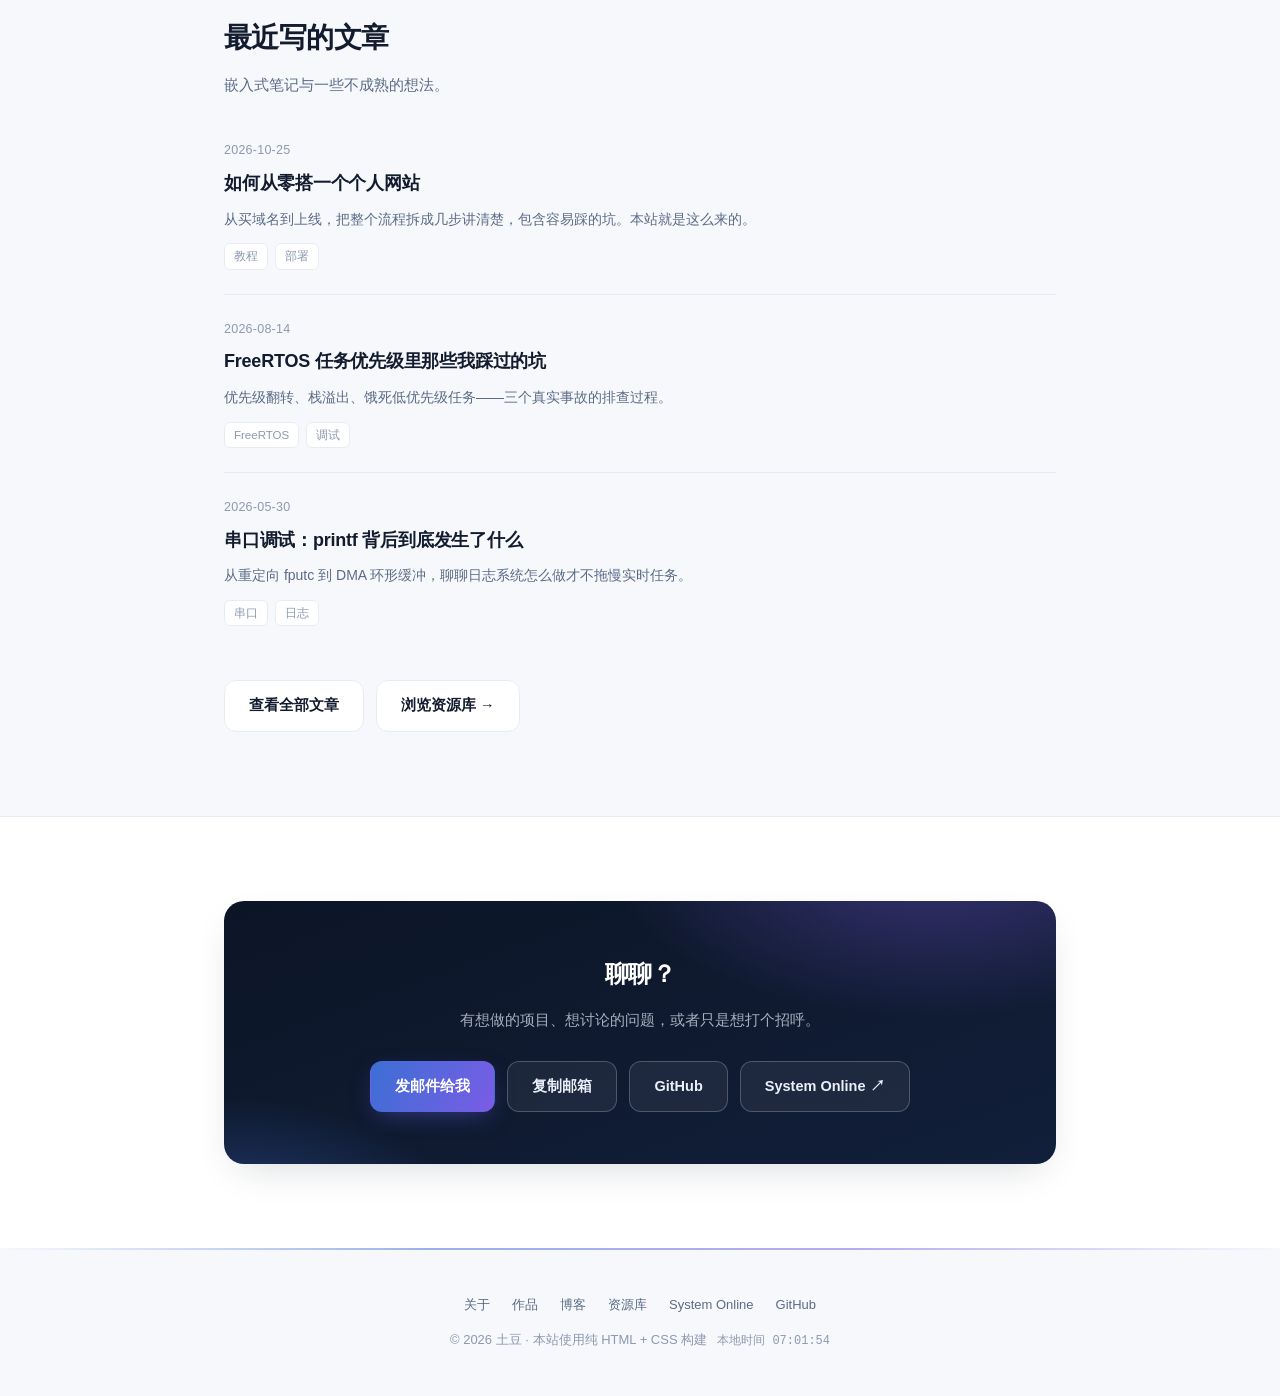
==== commit b6b5d080: "v5：导航自动隐藏、键盘快捷键、文章目录/阅读时长/上下篇、SEO(结构化数据+sitemap+robots)、打印样式、移动端省流量" ====
--- a/index.html
+++ b/index.html
@@ -11,8 +11,23 @@
   <meta property="og:type" content="website">
   <link rel="icon" href="data:image/svg+xml,%3Csvg xmlns='http://www.w3.org/2000/svg' viewBox='0 0 64 64'%3E%3Cdefs%3E%3ClinearGradient id='g' x1='0' y1='0' x2='1' y2='1'%3E%3Cstop offset='0' stop-color='%233b6fd4'/%3E%3Cstop offset='1' stop-color='%237b5ce6'/%3E%3C/linearGradient%3E%3C/defs%3E%3Crect width='64' height='64' rx='14' fill='url(%23g)'/%3E%3Ctext x='32' y='43' font-size='28' font-family='sans-serif' font-weight='700' fill='white' text-anchor='middle'%3E%E5%9C%9F%3C/text%3E%3C/svg%3E">
   <link rel="stylesheet" href="assets/style.css">
+  <link rel="canonical" href="https://www.superpotato.vip/">
+  <script type="application/ld+json">
+  {
+    "@context": "https://schema.org",
+    "@type": "Person",
+    "name": "土豆",
+    "jobTitle": "嵌入式软件工程师",
+    "url": "https://www.superpotato.vip/",
+    "email": "mailto:2964798599@qq.com",
+    "knowsAbout": ["嵌入式系统", "C/C++", "FreeRTOS", "STM32", "RT-Thread", "物联网", "LoRa", "MQTT", "边缘 AI"],
+    "sameAs": ["https://github.com/SuperPotato01"]
+  }
+  </script>
 </head>
 <body>
+
+  <a href="#about" class="skip-link">跳到主要内容</a>
 
   <!-- 光标光晕（桌面端） -->
   <div class="cursor-glow" aria-hidden="true"></div>
--- a/assets/style.css
+++ b/assets/style.css
@@ -1559,7 +1559,284 @@
   background: #101828;
 }
 
-/* ---------- 404 页 ---------- */
+/* ============================================================
+   v5 精修层
+   ============================================================ */
+
+/* ---------- 导航隐藏过渡 ---------- */
+.nav {
+  transition: transform 0.3s ease, background 0.35s ease;
+}
+
+/* ---------- 页面载入淡入 ---------- */
+body {
+  opacity: 0;
+  animation: body-in 0.5s ease forwards;
+}
+
+body.loaded {
+  opacity: 1;
+}
+
+@keyframes body-in {
+  from { opacity: 0; }
+  to   { opacity: 1; }
+}
+
+/* ---------- 首屏视频缓慢推近（Ken Burns） ---------- */
+.hero-video {
+  animation: kenburns 26s ease-in-out infinite alternate;
+}
+
+@keyframes kenburns {
+  from { transform: scale(1) translate(0, 0); }
+  to   { transform: scale(1.09) translate(-1%, -1%); }
+}
+
+@media (prefers-reduced-motion: reduce) {
+  .hero-video { animation: none; }
+}
+
+/* ---------- 区块标签渐变流动 ---------- */
+.section-label {
+  background-size: 200% 100%;
+  animation: gradient-slide 6s linear infinite;
+}
+
+@media (prefers-reduced-motion: reduce) {
+  .section-label { animation: none; }
+}
+
+/* ---------- 作品卡分色发光（青 / 紫交替） ---------- */
+.work-card:nth-child(odd):hover {
+  outline-color: rgba(59, 111, 212, 0.4);
+  box-shadow: 0 16px 44px -16px rgba(59, 111, 212, 0.45);
+}
+
+.work-card:nth-child(even):hover {
+  outline-color: rgba(123, 92, 230, 0.4);
+  box-shadow: 0 16px 44px -16px rgba(123, 92, 230, 0.45);
+}
+
+/* 首张卡标注「代表作」 */
+.work-card:first-child::after {
+  content: "代表作";
+  position: absolute;
+  top: 14px;
+  right: 14px;
+  font-size: 11px;
+  font-weight: 600;
+  letter-spacing: 0.05em;
+  padding: 3px 10px;
+  border-radius: 999px;
+  color: #fff;
+  background: var(--grad);
+}
+
+/* ---------- 时间线改为渐变轴 ---------- */
+.timeline {
+  border-left: 2px solid transparent;
+  border-image: linear-gradient(180deg, var(--accent), rgba(123, 92, 230, 0.25)) 1;
+}
+
+/* ---------- 技能条悬停高亮 ---------- */
+.skill-bar:hover .sb-fill {
+  filter: brightness(1.15) saturate(1.1);
+}
+
+.sb-fill {
+  transition: width 1.1s cubic-bezier(0.22, 1, 0.36, 1), filter 0.2s;
+}
+
+/* ---------- 按钮按下反馈 ---------- */
+.btn:active {
+  transform: scale(0.97);
+}
+
+/* ---------- 文章列表悬停位移 ---------- */
+.post-item {
+  transition: padding-left 0.25s ease, background 0.25s ease;
+}
+
+.post-item:hover {
+  padding-left: 12px;
+  background: linear-gradient(90deg, var(--accent-soft), transparent 60%);
+  border-radius: 8px;
+}
+
+/* ---------- 资源卡悬停显示箭头 ---------- */
+.res-card::after {
+  content: "↗";
+  margin-left: auto;
+  font-size: 13px;
+  color: var(--text-dim);
+  opacity: 0;
+  transition: opacity 0.2s;
+}
+
+.res-card:hover::after {
+  opacity: 1;
+  color: var(--accent);
+}
+
+/* ---------- 页脚渐变上边框 ---------- */
+.footer {
+  border-top: 2px solid transparent;
+  border-image: linear-gradient(90deg, transparent, rgba(59, 111, 212, 0.5), rgba(123, 92, 230, 0.5), transparent) 1;
+}
+
+/* ---------- 选中文字渐变 ---------- */
+::selection {
+  background: linear-gradient(120deg, rgba(59, 111, 212, 0.25), rgba(123, 92, 230, 0.25));
+}
+
+/* ---------- 文章自动目录（桌面） ---------- */
+.toc {
+  position: fixed;
+  left: max(16px, calc(50% - 620px));
+  top: 130px;
+  width: 190px;
+  z-index: 40;
+  font-size: 12.5px;
+  border-left: 2px solid var(--line);
+  padding-left: 14px;
+}
+
+.toc-title {
+  font-size: 11px;
+  letter-spacing: 0.14em;
+  text-transform: uppercase;
+  color: var(--text-dim);
+  font-weight: 700;
+  margin-bottom: 10px;
+}
+
+.toc ul {
+  list-style: none;
+  margin: 0;
+  padding: 0;
+}
+
+.toc li {
+  margin-bottom: 7px;
+  line-height: 1.5;
+}
+
+.toc a {
+  color: var(--text-dim);
+  transition: all 0.18s;
+}
+
+.toc a:hover,
+.toc a.on {
+  color: var(--accent);
+  font-weight: 600;
+}
+
+/* ---------- 跳转链接（无障碍） ---------- */
+.skip-link {
+  position: absolute;
+  left: -9999px;
+  top: 8px;
+  z-index: 200;
+  padding: 8px 16px;
+  background: var(--accent);
+  color: #fff;
+  border-radius: 8px;
+}
+
+.skip-link:focus {
+  left: 16px;
+}
+
+/* ---------- 手机端首屏数据条两列 ---------- */
+@media (max-width: 560px) {
+  .hero-stats {
+    display: grid;
+    grid-template-columns: repeat(2, 1fr);
+    gap: 18px 14px;
+    width: 100%;
+  }
+}
+
+/* ---------- 文章底部上下篇导航 ---------- */
+.post-nav {
+  display: flex;
+  justify-content: space-between;
+  gap: 16px;
+  flex-wrap: wrap;
+  padding-top: 26px;
+  margin-top: 8px;
+  border-top: 1px solid var(--line);
+}
+
+.post-nav a {
+  font-size: 13.5px;
+  color: var(--text-muted);
+  max-width: 46%;
+  transition: color 0.18s;
+}
+
+.post-nav a:hover {
+  color: var(--accent);
+}
+
+.post-nav a.current {
+  opacity: 0.4;
+  pointer-events: none;
+}
+
+/* ---------- 视频不可用时的首屏兜底 ---------- */
+.hero.no-video {
+  background:
+    radial-gradient(700px 380px at 85% -10%, rgba(123, 92, 230, 0.35), transparent 65%),
+    radial-gradient(600px 340px at -10% 110%, rgba(59, 111, 212, 0.4), transparent 60%),
+    linear-gradient(160deg, #0c1526 0%, #101d38 60%, #131f3c 100%);
+}
+
+/* ---------- 打印样式（导出 PDF / 简历） ---------- */
+@media print {
+  .nav, .to-top, .cursor-glow, .scroll-hint, .tech-marquee,
+  .hero-video, .hero-veil, .footer-links, .toc {
+    display: none !important;
+  }
+
+  body {
+    background: #fff;
+    color: #000;
+    opacity: 1 !important;
+  }
+
+  .hero {
+    background: #fff !important;
+    color: #000 !important;
+    padding: 20px 0;
+  }
+
+  .hero h1, .hero p, .hero-eyebrow {
+    color: #000 !important;
+  }
+
+  .hero-stats b {
+    color: #000 !important;
+    -webkit-text-fill-color: #000;
+  }
+
+  .section, .contact-box {
+    padding: 18px 0 !important;
+    break-inside: avoid;
+  }
+
+  .contact-box {
+    background: #f2f4f8 !important;
+    color: #000 !important;
+  }
+
+  .reveal {
+    opacity: 1 !important;
+    transform: none !important;
+  }
+}
 .nf-page {
   min-height: 100vh;
   display: grid;
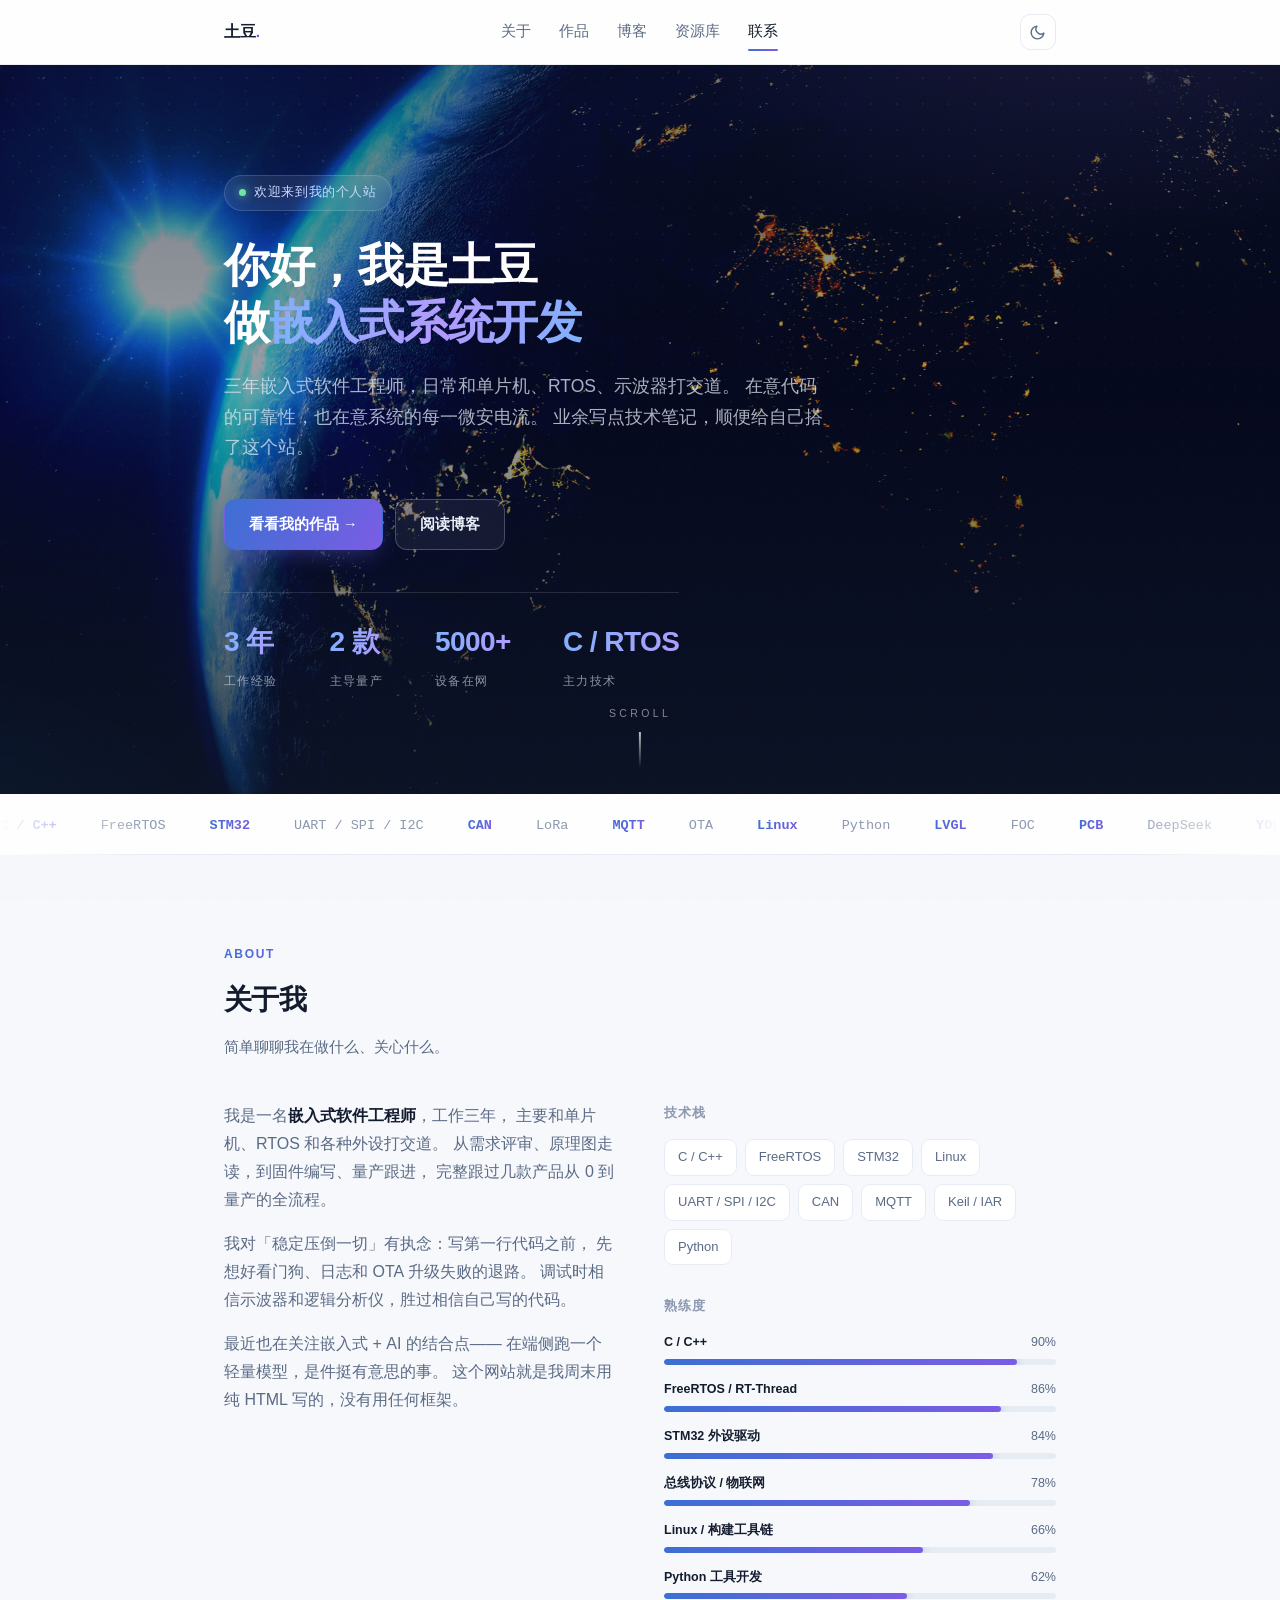
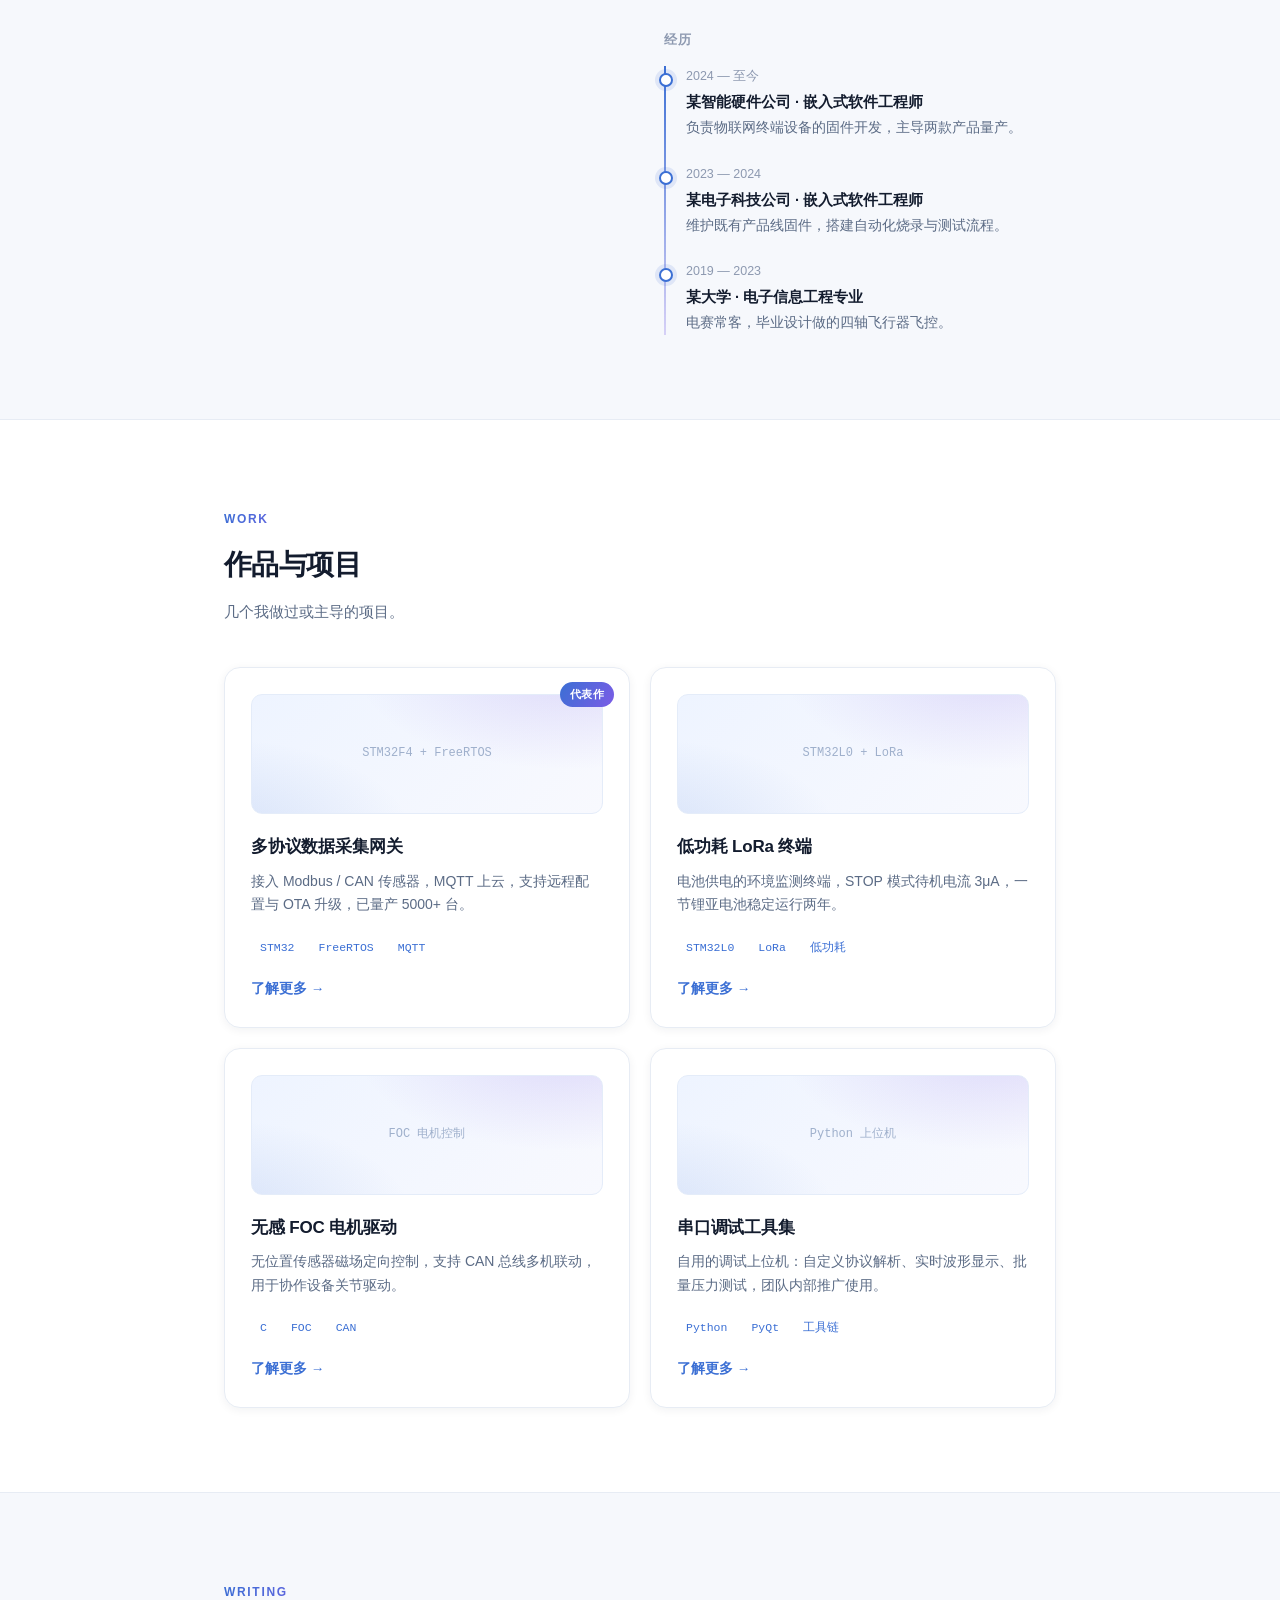
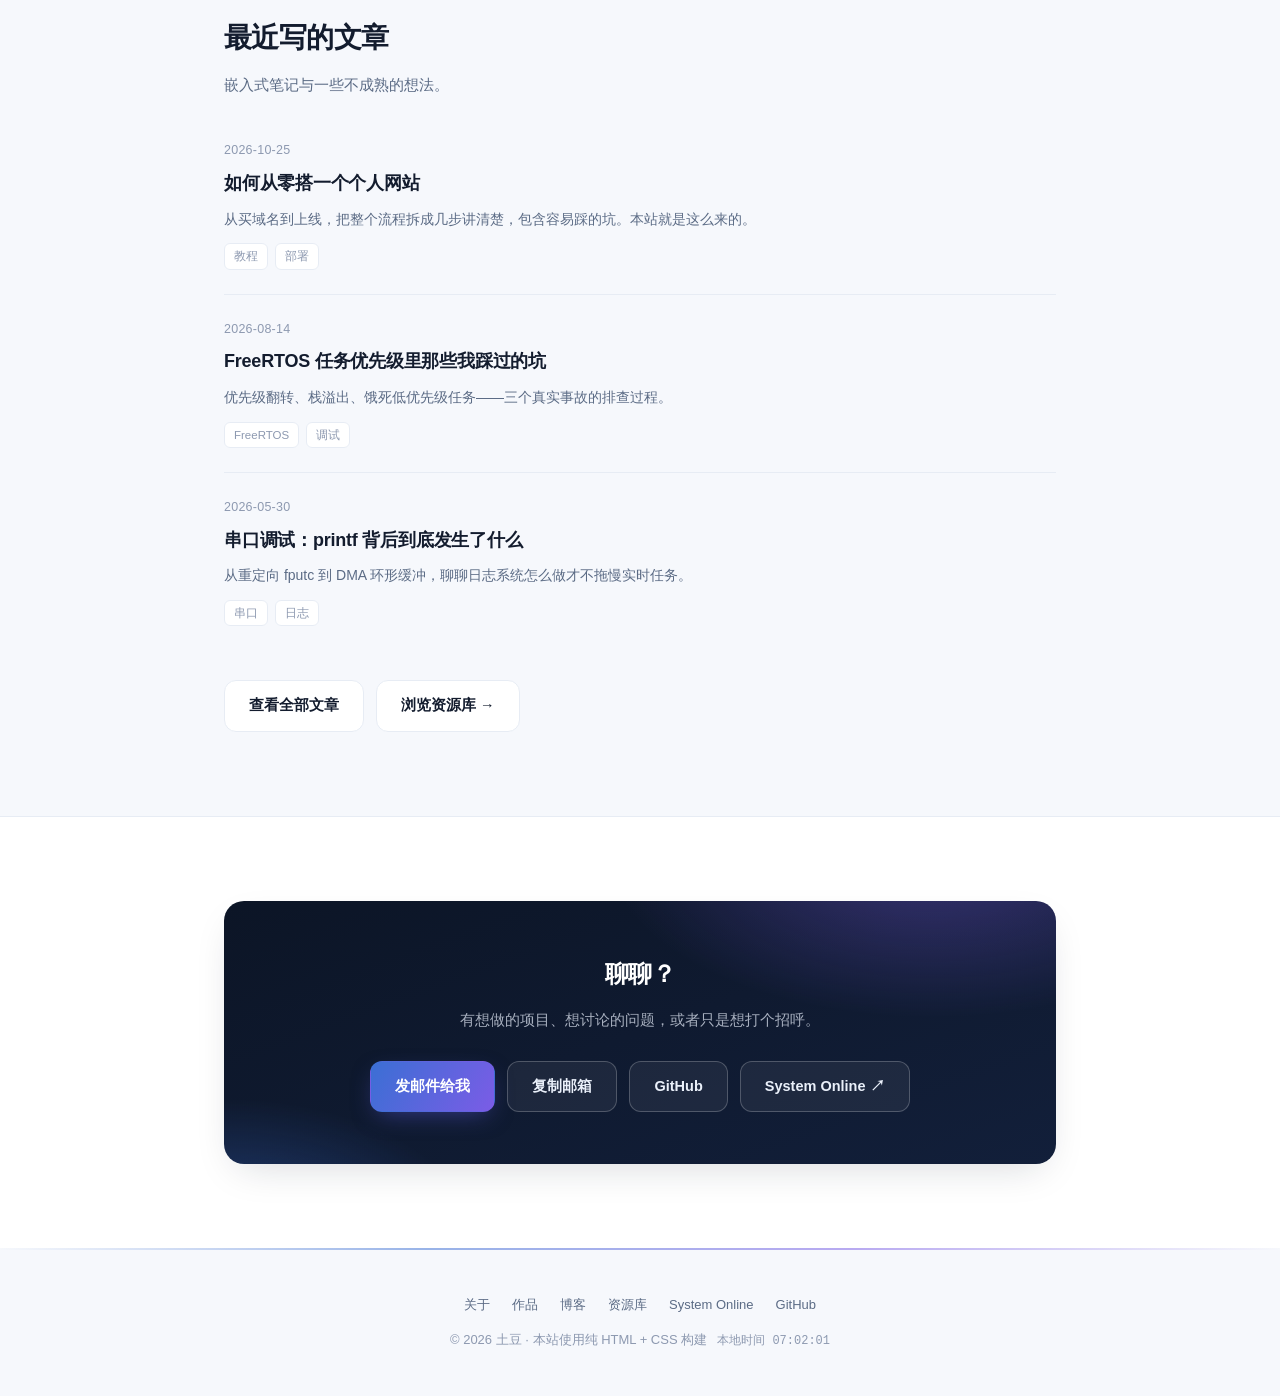
==== commit 8bd2302a: "v6：无JS降级、视频离屏暂停、标题锚点、aria-current、51项自动化校验脚本" ====
--- a/index.html
+++ b/index.html
@@ -2,6 +2,7 @@
 <html lang="zh-CN">
 <head>
   <meta charset="UTF-8">
+  <meta name="color-scheme" content="light dark">
   <meta name="viewport" content="width=device-width, initial-scale=1.0">
   <title>土豆 · 嵌入式工程师</title>
   <meta name="description" content="土豆，3 年嵌入式软件工程师。和单片机、RTOS、总线协议打交道，关注代码可靠性与系统每一微安电流。">
@@ -24,6 +25,13 @@
     "sameAs": ["https://github.com/SuperPotato01"]
   }
   </script>
+  <noscript>
+    <style>
+      .reveal { opacity: 1 !important; transform: none !important; }
+      .cursor-glow, .to-top { display: none; }
+      .sb-fill { width: var(--w); }
+    </style>
+  </noscript>
 </head>
 <body>
 
--- a/assets/style.css
+++ b/assets/style.css
@@ -1794,6 +1794,46 @@
     linear-gradient(160deg, #0c1526 0%, #101d38 60%, #131f3c 100%);
 }
 
+/* ---------- 小标题锚点 ---------- */
+.h-anchor {
+  margin-left: 8px;
+  font-size: 0.8em;
+  color: var(--text-dim);
+  opacity: 0;
+  transition: opacity 0.18s;
+  text-decoration: none;
+}
+
+.post-body h2:hover .h-anchor,
+.post-body h3:hover .h-anchor,
+.h-anchor:focus {
+  opacity: 1;
+}
+
+/* ---------- 作品卡键盘可达 ---------- */
+.work-card:focus-within {
+  outline: 2px solid var(--accent);
+  outline-offset: 3px;
+}
+
+/* ---------- 移动端导航横向滚动（避免换行挤压） ---------- */
+@media (max-width: 480px) {
+  .nav-links {
+    overflow-x: auto;
+    flex-wrap: nowrap;
+    scrollbar-width: none;
+  }
+
+  .nav-links::-webkit-scrollbar {
+    display: none;
+  }
+}
+
+/* ---------- 暗色下视频略降亮度 ---------- */
+[data-theme="dark"] .hero-video {
+  filter: contrast(1.12) brightness(0.7) saturate(1.1);
+}
+
 /* ---------- 打印样式（导出 PDF / 简历） ---------- */
 @media print {
   .nav, .to-top, .cursor-glow, .scroll-hint, .tech-marquee,
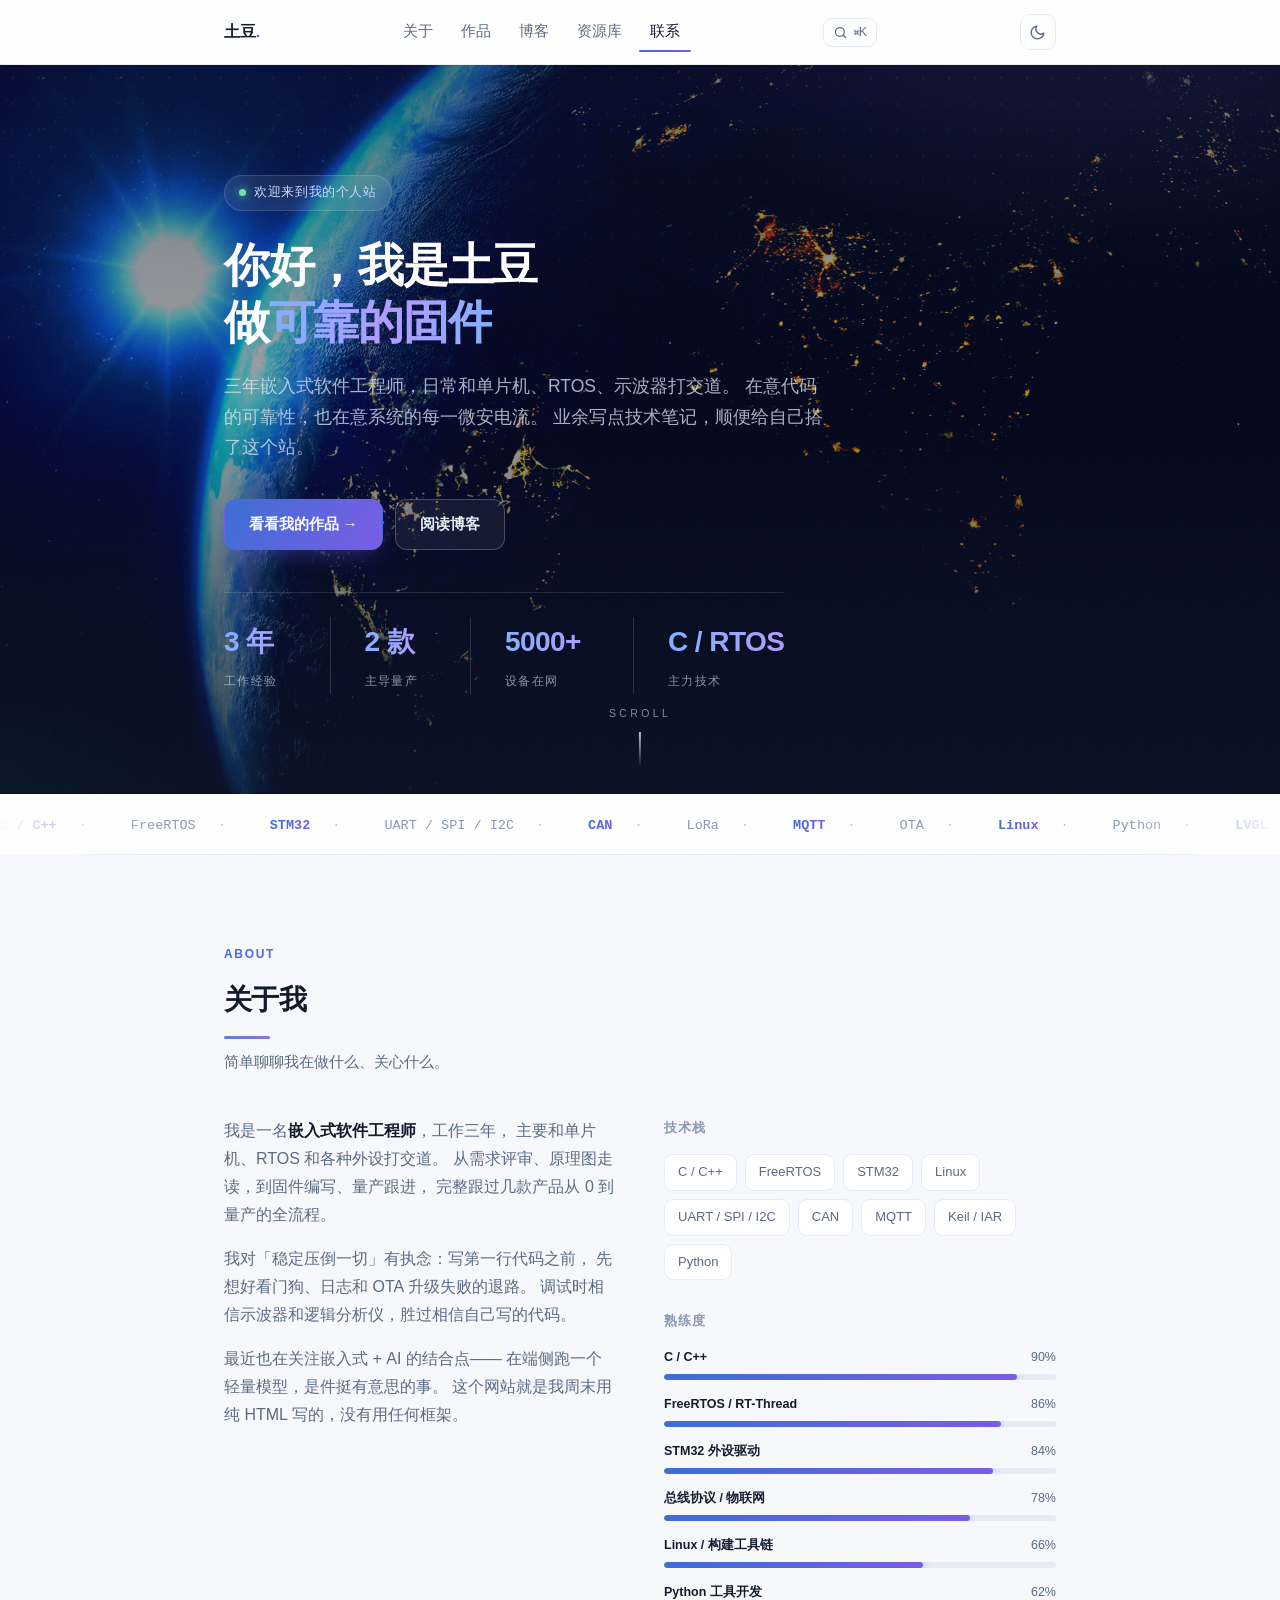
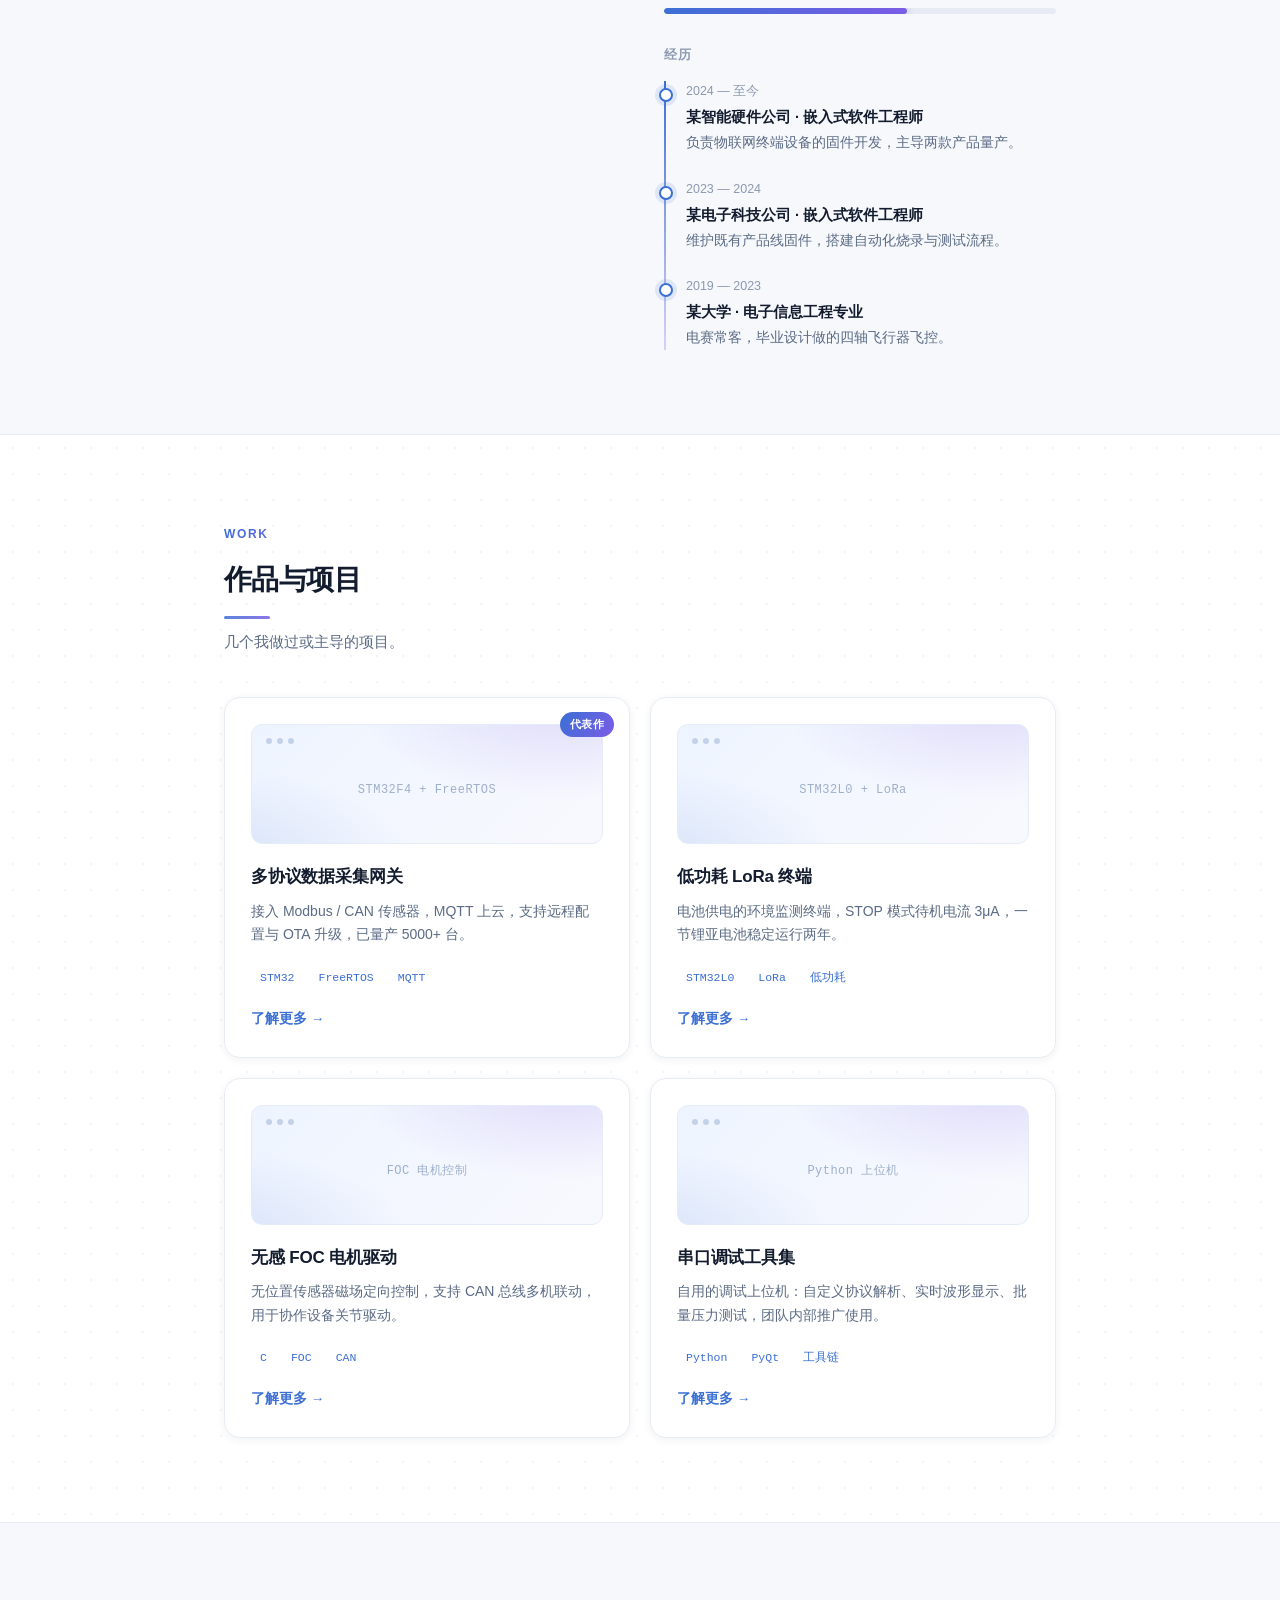
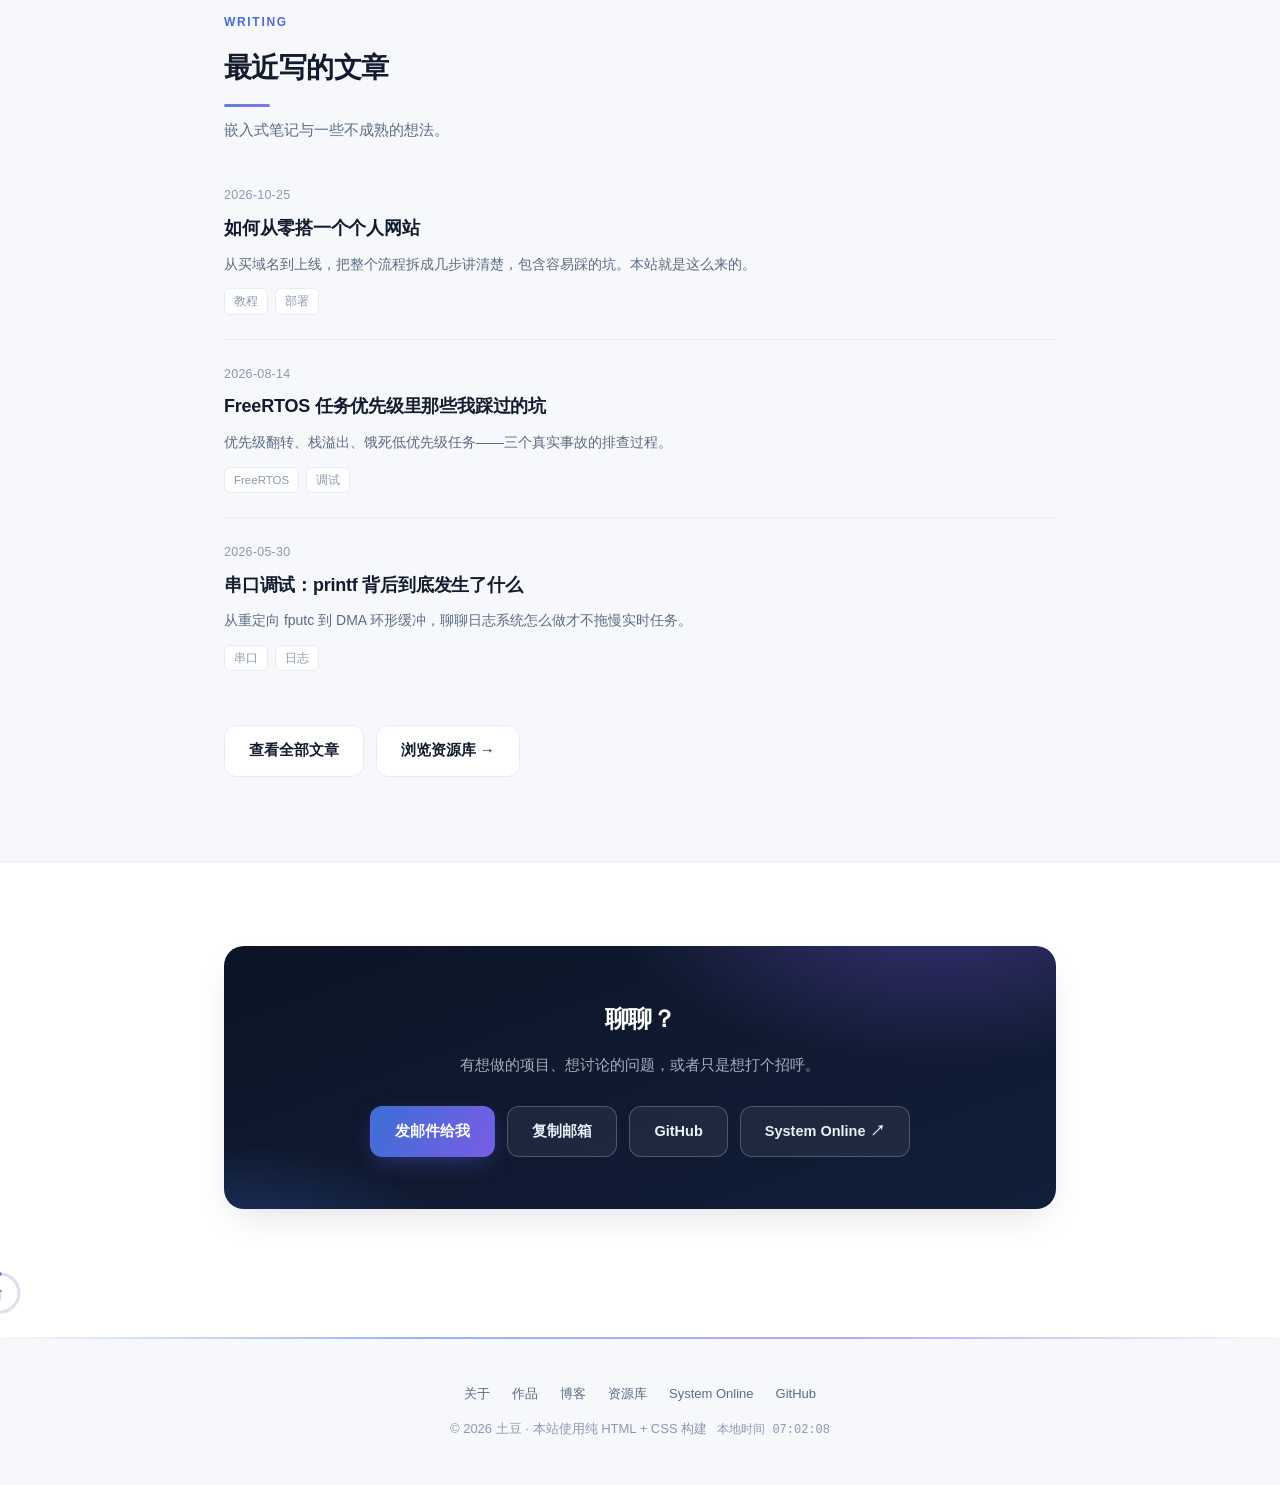
==== commit 7db7c25e: "v8：PWA可安装/离线缓存、Ctrl+K命令面板、代码语法高亮、环形进度条、点击涟漪、Toast、Demo页纳入源目录" ====
--- a/index.html
+++ b/index.html
@@ -32,6 +32,11 @@
       .sb-fill { width: var(--w); }
     </style>
   </noscript>
+  <link rel="manifest" href="manifest.json">
+  <meta name="apple-mobile-web-app-capable" content="yes">
+  <meta name="apple-mobile-web-app-title" content="土豆">
+  <meta name="apple-mobile-web-app-status-bar-style" content="black-translucent">
+  <link rel="apple-touch-icon" href="assets/icon-192.png">
 </head>
 <body>
 
--- a/assets/style.css
+++ b/assets/style.css
@@ -1834,6 +1834,446 @@
   filter: contrast(1.12) brightness(0.7) saturate(1.1);
 }
 
+/* ============================================================
+   v7 质感层
+   ============================================================ */
+
+/* ---------- 区块标题渐变下划线 ---------- */
+.section-head h2::after {
+  content: "";
+  display: block;
+  width: 46px;
+  height: 3px;
+  margin-top: 12px;
+  border-radius: 2px;
+  background: var(--grad);
+  opacity: 0.85;
+}
+
+/* ---------- 作品缩略图做成迷你设备窗口 ---------- */
+.work-thumb {
+  position: relative;
+  padding-top: 14px;
+  letter-spacing: 0.04em;
+}
+
+.work-thumb::before {
+  content: "";
+  position: absolute;
+  top: 13px;
+  left: 14px;
+  width: 6px;
+  height: 6px;
+  border-radius: 50%;
+  background: #c3d2e8;
+  box-shadow: 11px 0 0 #c3d2e8, 22px 0 0 #c3d2e8;
+}
+
+[data-theme="dark"] .work-thumb::before {
+  background: #3a4d70;
+  box-shadow: 11px 0 0 #3a4d70, 22px 0 0 #3a4d70;
+}
+
+/* ---------- 技能条流光 ---------- */
+.sb-fill {
+  position: relative;
+  overflow: hidden;
+}
+
+.sb-fill::after {
+  content: "";
+  position: absolute;
+  inset: 0;
+  background: linear-gradient(100deg, transparent 20%, rgba(255, 255, 255, 0.45) 50%, transparent 80%);
+  transform: translateX(-100%);
+  animation: shimmer 3.2s ease-in-out infinite;
+}
+
+@keyframes shimmer {
+  0%   { transform: translateX(-100%); }
+  60%  { transform: translateX(100%); }
+  100% { transform: translateX(100%); }
+}
+
+@media (prefers-reduced-motion: reduce) {
+  .sb-fill::after { animation: none; }
+}
+
+/* ---------- 首屏数据条分隔线 ---------- */
+.hero-stats > div + div {
+  border-left: 1px solid rgba(255, 255, 255, 0.14);
+  padding-left: clamp(18px, 3vw, 34px);
+}
+
+@media (max-width: 560px) {
+  .hero-stats > div + div {
+    border-left: none;
+    padding-left: 0;
+  }
+}
+
+/* ---------- 导航链接悬浮胶囊 ---------- */
+.nav-links a {
+  padding: 5px 11px;
+  margin: 0 -11px;
+  border-radius: 9px;
+  transition: color 0.18s, background 0.18s;
+}
+
+.nav-links a:hover {
+  background: var(--accent-soft);
+}
+
+.nav-links a.active::after {
+  bottom: -2px;
+}
+
+/* ---------- 作品区细点阵底纹 ---------- */
+#work {
+  background-image: radial-gradient(rgba(59, 111, 212, 0.08) 1px, transparent 1px);
+  background-size: 26px 26px;
+}
+
+[data-theme="dark"] #work {
+  background-image: radial-gradient(rgba(125, 178, 255, 0.07) 1px, transparent 1px);
+}
+
+/* ---------- 暗色卡片顶部内发光 ---------- */
+[data-theme="dark"] .work-card,
+[data-theme="dark"] .res-card {
+  box-shadow: inset 0 1px 0 rgba(255, 255, 255, 0.045), var(--shadow-sm);
+}
+
+/* ---------- 标签悬停填充渐变 ---------- */
+.tag:hover {
+  background: var(--grad);
+  border-color: transparent;
+  color: #fff;
+}
+
+/* ---------- 走马灯分隔符 ---------- */
+.marquee-track span::after {
+  content: "·";
+  margin-left: 22px;
+  color: rgba(139, 153, 176, 0.6);
+}
+
+/* ---------- 文章标题渐变细线 ---------- */
+.post-header h1::after {
+  content: "";
+  display: block;
+  width: 54px;
+  height: 3px;
+  margin-top: 16px;
+  border-radius: 2px;
+  background: var(--grad);
+}
+
+/* ---------- 引用块引号装饰 ---------- */
+.post-body blockquote {
+  position: relative;
+}
+
+.post-body blockquote::before {
+  content: "\201C";
+  position: absolute;
+  left: 6px;
+  top: -4px;
+  font-size: 30px;
+  line-height: 1;
+  color: rgba(59, 111, 212, 0.28);
+  font-family: Georgia, serif;
+}
+
+/* ---------- 联系区背景缓慢流动 ---------- */
+.contact-box {
+  animation: veil-drift 16s ease-in-out infinite alternate;
+}
+
+@keyframes veil-drift {
+  from { background-position: 0% 0%, 100% 100%, 0 0; }
+  to   { background-position: 12% 10%, 88% 90%, 0 0; }
+}
+
+@media (prefers-reduced-motion: reduce) {
+  .contact-box { animation: none; }
+}
+
+/* ============================================================
+   v8 新增层：命令面板 / Toast / 代码高亮 / 环形进度 / 涟漪 / PWA
+   颜色尽量复用 :root 与 [data-theme="dark"] 变量，自动亮暗适配
+   ============================================================ */
+
+/* ---------- 通用 Toast 轻提示 ---------- */
+.site-toast {
+  position: fixed;
+  left: 50%;
+  bottom: 34px;
+  transform: translate(-50%, 20px);
+  z-index: 130;
+  background: var(--dark, #12203a);
+  color: #fff;
+  border: 1px solid rgba(255, 255, 255, 0.1);
+  padding: 11px 22px;
+  border-radius: 12px;
+  font-size: 14px;
+  box-shadow: 0 16px 40px -12px rgba(0, 0, 0, 0.5);
+  opacity: 0;
+  pointer-events: none;
+  transition: opacity 0.25s ease, transform 0.25s ease;
+}
+.site-toast.show {
+  opacity: 1;
+  transform: translate(-50%, 0);
+}
+
+/* ---------- Ctrl/⌘ + K 命令面板 ---------- */
+.cmdk-overlay {
+  position: fixed;
+  inset: 0;
+  z-index: 120;
+  display: flex;
+  align-items: flex-start;
+  justify-content: center;
+  padding-top: 12vh;
+  background: rgba(6, 10, 20, 0.55);
+  -webkit-backdrop-filter: blur(6px);
+  backdrop-filter: blur(6px);
+  opacity: 0;
+  pointer-events: none;
+  transition: opacity 0.18s ease;
+}
+.cmdk-overlay.open { opacity: 1; pointer-events: auto; }
+
+.cmdk-panel {
+  width: min(560px, 92vw);
+  background: var(--bg);
+  border: 1px solid var(--line);
+  border-radius: 16px;
+  box-shadow: var(--shadow-md);
+  overflow: hidden;
+  transform: translateY(-12px);
+  transition: transform 0.18s ease;
+}
+.cmdk-overlay.open .cmdk-panel { transform: none; }
+
+.cmdk-input-wrap {
+  display: flex;
+  align-items: center;
+  gap: 10px;
+  padding: 14px 16px;
+  border-bottom: 1px solid var(--line);
+}
+.cmdk-caret {
+  color: var(--accent);
+  font-size: 22px;
+  line-height: 1;
+  font-weight: 700;
+}
+.cmdk-input {
+  flex: 1;
+  min-width: 0;
+  border: none;
+  outline: none;
+  background: transparent;
+  color: var(--text);
+  font-size: 15.5px;
+  font-family: var(--font);
+}
+.cmdk-input::placeholder { color: var(--text-dim); }
+.cmdk-esc {
+  font: 11px var(--mono);
+  color: var(--text-dim);
+  border: 1px solid var(--line);
+  border-radius: 6px;
+  padding: 3px 7px;
+}
+
+.cmdk-list {
+  list-style: none;
+  margin: 0;
+  padding: 6px;
+  max-height: 52vh;
+  overflow-y: auto;
+}
+.cmdk-item {
+  display: flex;
+  align-items: center;
+  gap: 12px;
+  padding: 10px 12px;
+  border-radius: 10px;
+  cursor: pointer;
+  transition: background 0.12s ease;
+}
+.cmdk-item.on { background: var(--accent-soft); }
+.ci-ic {
+  flex: none;
+  width: 30px;
+  height: 30px;
+  display: grid;
+  place-items: center;
+  border-radius: 8px;
+  background: var(--accent-soft);
+  color: var(--accent);
+  font-size: 16px;
+}
+.ci-main { flex: 1; min-width: 0; }
+.ci-main b { display: block; font-size: 14.5px; font-weight: 600; color: var(--text); }
+.ci-main small { display: block; font-size: 12px; color: var(--text-muted); }
+.ci-enter { color: var(--accent); opacity: 0; font-size: 15px; }
+.cmdk-item.on .ci-enter { opacity: 1; }
+.cmdk-empty { padding: 26px; text-align: center; color: var(--text-dim); font-size: 14px; }
+.cmdk-foot {
+  display: flex;
+  gap: 16px;
+  padding: 10px 16px;
+  border-top: 1px solid var(--line);
+  color: var(--text-dim);
+  font-size: 12px;
+}
+.cmdk-foot b { color: var(--accent); font-weight: 600; }
+
+/* 导航栏内的命令面板入口 */
+.cmdk-trigger {
+  display: inline-flex;
+  align-items: center;
+  gap: 5px;
+  border: 1px solid var(--line);
+  background: transparent;
+  color: var(--text-muted);
+  border-radius: 9px;
+  padding: 6px 9px;
+  cursor: pointer;
+  font-size: 12.5px;
+  font-family: var(--font);
+  line-height: 1;
+  transition: all 0.2s ease;
+}
+.cmdk-trigger svg { width: 15px; height: 15px; }
+.cmdk-trigger:hover { color: var(--accent); border-color: rgba(59, 111, 212, 0.5); }
+
+/* ---------- 代码语法高亮（亮色） ---------- */
+.tk-kw    { color: #7b3fe4; font-weight: 600; }
+.tk-str   { color: #0a8f5b; }
+.tk-com   { color: #8a94a6; font-style: italic; }
+.tk-num   { color: #b3591f; }
+.tk-meta  { color: #c2185b; }
+.tk-macro { color: #0f7a8a; }
+.tk-fn    { color: #2c559f; }
+/* 代码高亮（暗色） */
+[data-theme="dark"] .tk-kw    { color: #c9a7ff; }
+[data-theme="dark"] .tk-str   { color: #7fd6a2; }
+[data-theme="dark"] .tk-com   { color: #7183a0; }
+[data-theme="dark"] .tk-num   { color: #ffb27a; }
+[data-theme="dark"] .tk-meta  { color: #ff8ab8; }
+[data-theme="dark"] .tk-macro { color: #6fd6e6; }
+[data-theme="dark"] .tk-fn    { color: #8fb4ff; }
+
+/* ---------- 点击涟漪 ---------- */
+.btn, .tag-chip, .to-top, .cmdk-trigger, .copy-link-btn { position: relative; }
+.btn, .tag-chip, .to-top, .cmdk-trigger, .copy-link-btn { overflow: hidden; }
+.ripple {
+  position: absolute;
+  border-radius: 50%;
+  background: rgba(255, 255, 255, 0.5);
+  transform: scale(0);
+  pointer-events: none;
+  animation: ripple-out 0.6s ease-out forwards;
+}
+@keyframes ripple-out { to { transform: scale(2.4); opacity: 0; } }
+/* 浅色按钮上的涟漪改深一点，保证可见 */
+.btn-ghost .ripple, .tag-chip .ripple, .copy-link-btn .ripple { background: rgba(59, 111, 212, 0.28); }
+
+/* ---------- 全站顶部进度条 ---------- */
+.scroll-progress-top {
+  position: fixed;
+  top: 0;
+  left: 0;
+  width: 100%;
+  height: 3px;
+  z-index: 88;
+  background: var(--grad);
+  transform: scaleX(0);
+  transform-origin: 0 50%;
+  will-change: transform;
+}
+
+/* ---------- 环形返回顶部 ---------- */
+.to-top.ring {
+  background: transparent;
+  color: var(--accent);
+  box-shadow: none;
+  border-radius: 50%;
+}
+.to-top.ring:hover { background: transparent; box-shadow: none; }
+.ring-svg {
+  position: absolute;
+  inset: 0;
+  width: 100%;
+  height: 100%;
+  transform: rotate(-90deg);
+}
+.ring-bg { fill: none; stroke: rgba(120, 130, 170, 0.25); stroke-width: 3; }
+.ring-fg {
+  fill: none;
+  stroke: var(--accent-2);
+  stroke-width: 3.5;
+  stroke-linecap: round;
+  transition: stroke-dashoffset 0.1s linear;
+}
+.ring-arrow { position: relative; font-size: 19px; font-weight: 700; line-height: 1; }
+[data-theme="dark"] .ring-bg { stroke: rgba(160, 180, 220, 0.22); }
+[data-theme="dark"] .ring-fg { stroke: #8fb4ff; }
+
+/* ---------- 文章复制本文链接 ---------- */
+.copy-link-btn {
+  display: inline-flex;
+  align-items: center;
+  margin-top: 22px;
+  border: 1px solid var(--line);
+  background: transparent;
+  color: var(--text-muted);
+  border-radius: 10px;
+  padding: 9px 16px;
+  font-size: 13.5px;
+  font-family: var(--font);
+  cursor: pointer;
+  transition: all 0.2s ease;
+}
+.copy-link-btn:hover { color: var(--accent); border-color: rgba(59, 111, 212, 0.5); }
+
+/* ---------- PWA 安装按钮 ---------- */
+.pwa-install {
+  position: fixed;
+  right: 22px;
+  bottom: 84px;
+  z-index: 72;
+  border: none;
+  background: var(--grad);
+  color: #fff;
+  border-radius: 12px;
+  padding: 10px 16px;
+  font-size: 13.5px;
+  font-family: var(--font);
+  cursor: pointer;
+  box-shadow: 0 12px 30px -10px rgba(90, 90, 220, 0.7);
+  opacity: 0;
+  pointer-events: none;
+  transform: translateY(12px);
+  transition: opacity 0.3s ease, transform 0.3s ease;
+}
+.pwa-install.show { opacity: 1; pointer-events: auto; transform: none; }
+
+/* v8 组件在打印时隐藏 */
+@media print {
+  .site-toast, .cmdk-overlay, .cmdk-trigger, .scroll-progress-top,
+  .to-top, .pwa-install, .copy-link-btn, .ripple { display: none !important; }
+}
+@media (prefers-reduced-motion: reduce) {
+  .cmdk-panel, .cmdk-overlay, .site-toast, .pwa-install, .to-top { transition: none; }
+  .ripple { animation: none; }
+}
+
 /* ---------- 打印样式（导出 PDF / 简历） ---------- */
 @media print {
   .nav, .to-top, .cursor-glow, .scroll-hint, .tech-marquee,
